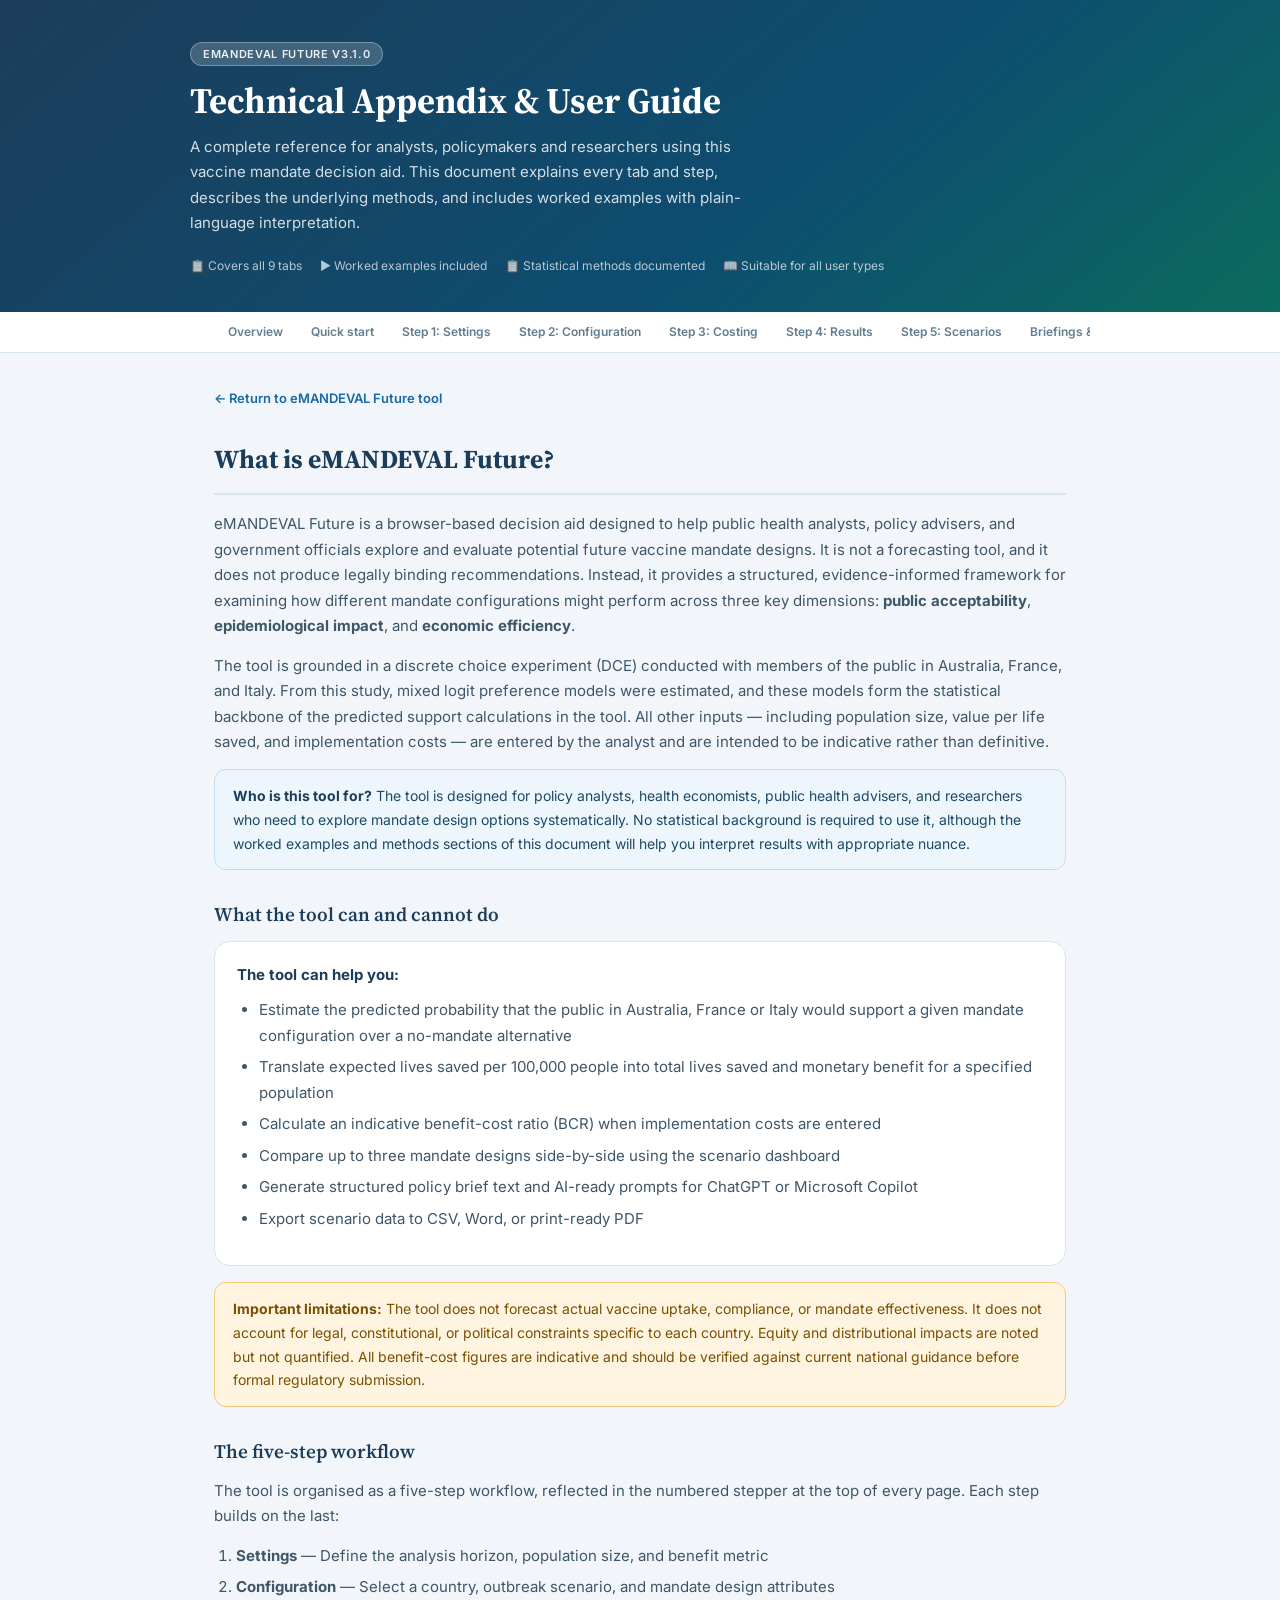
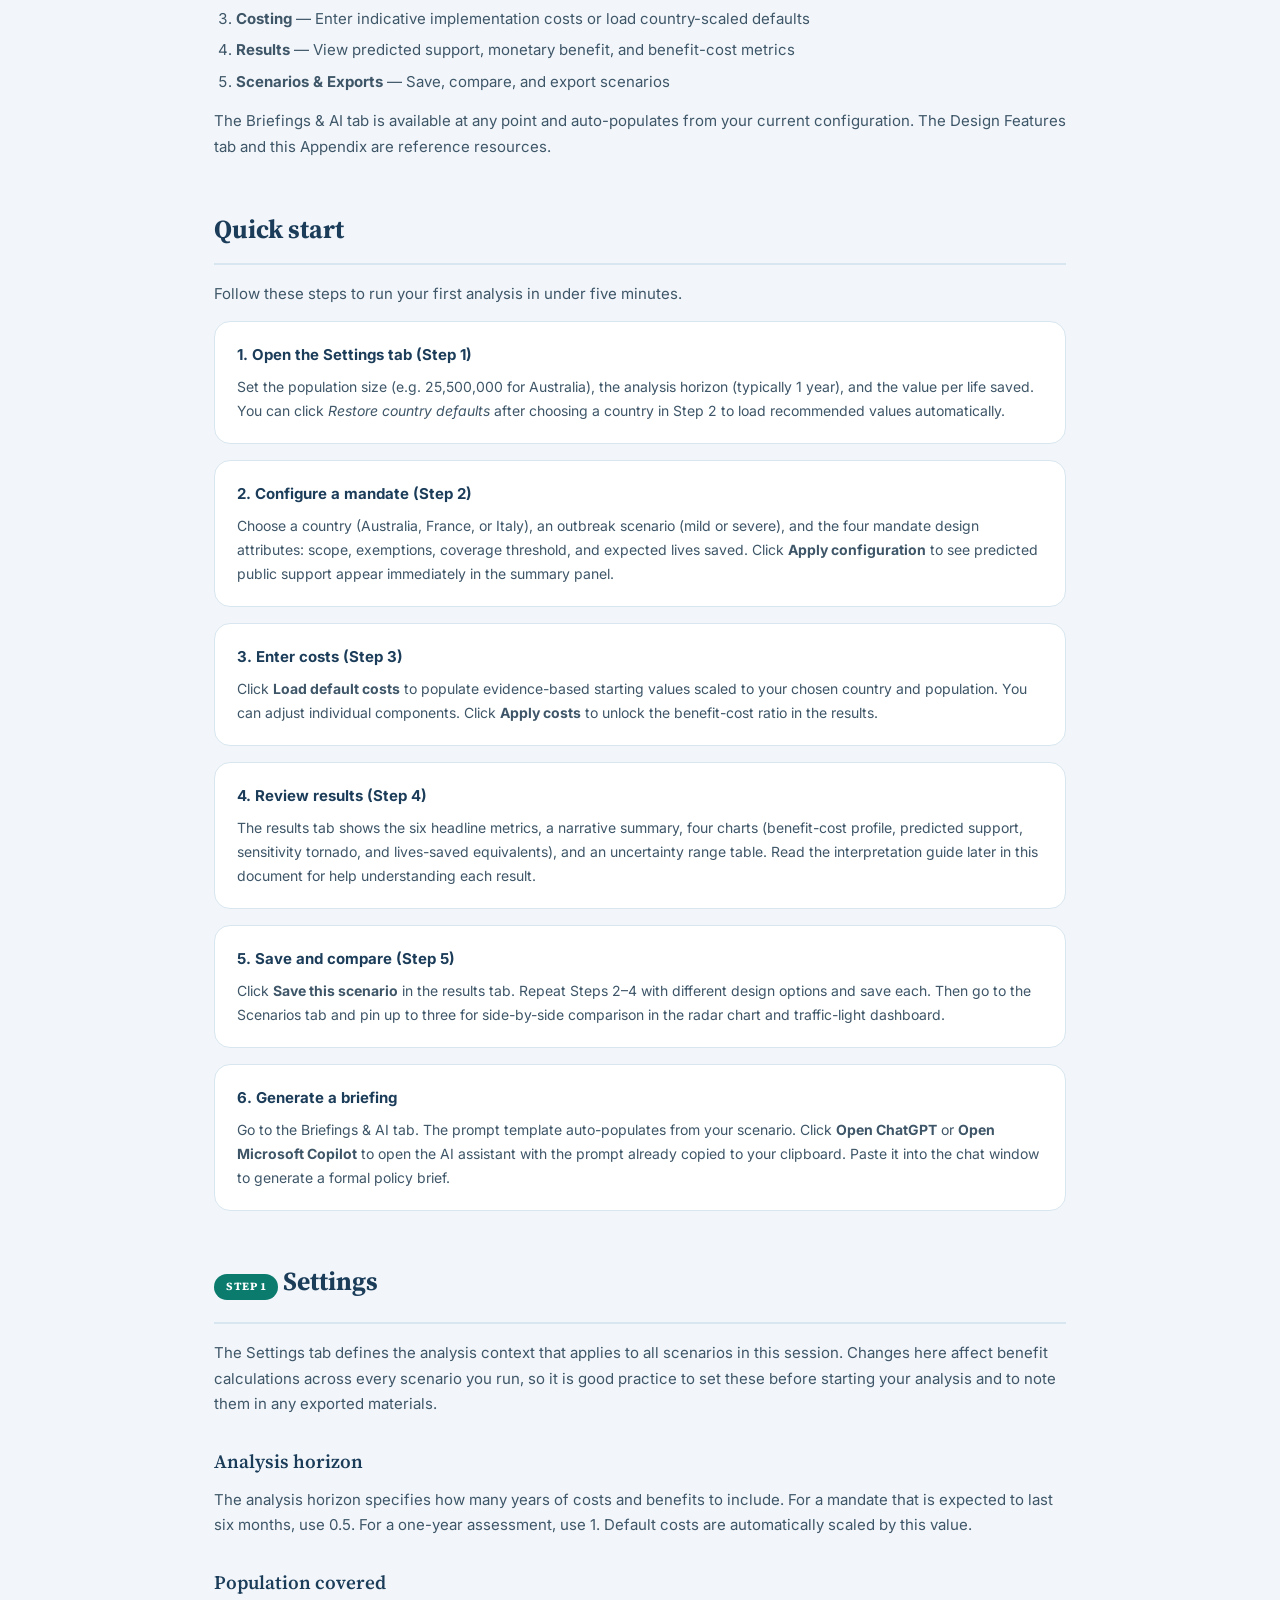
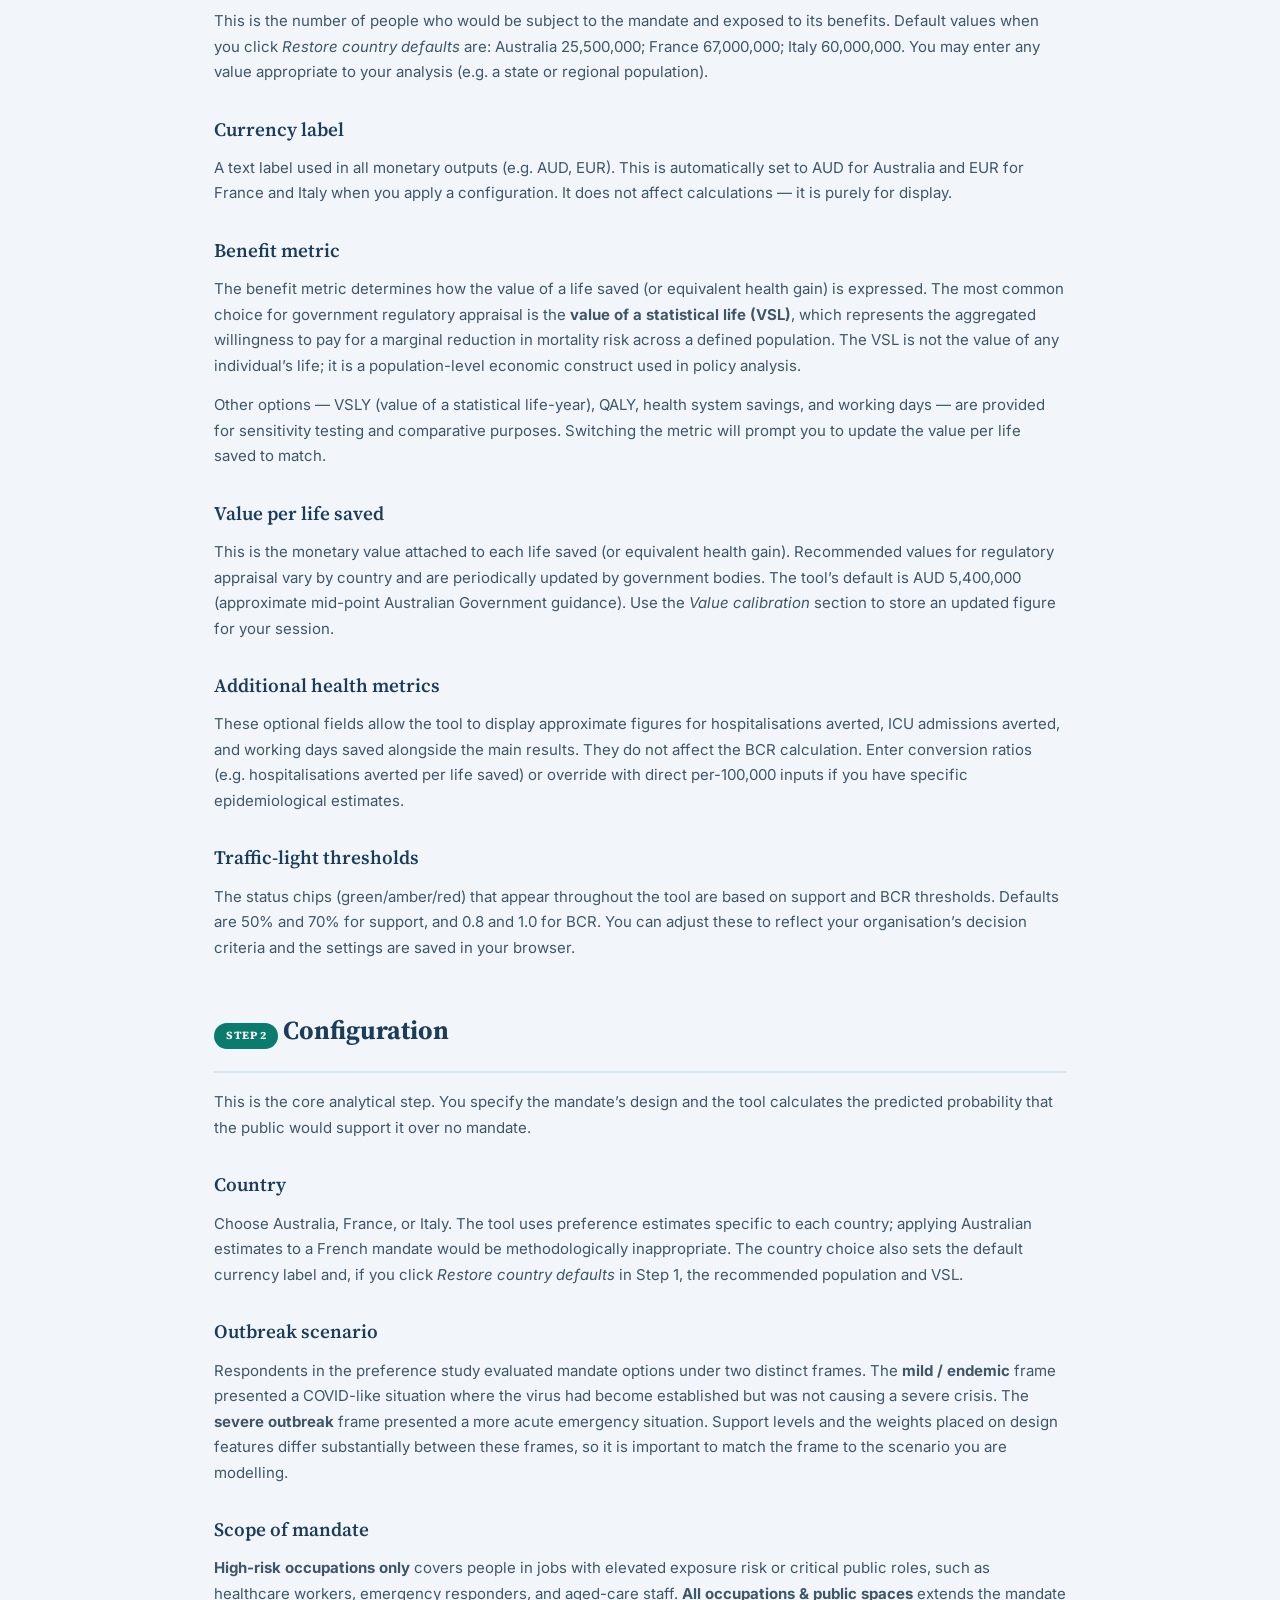
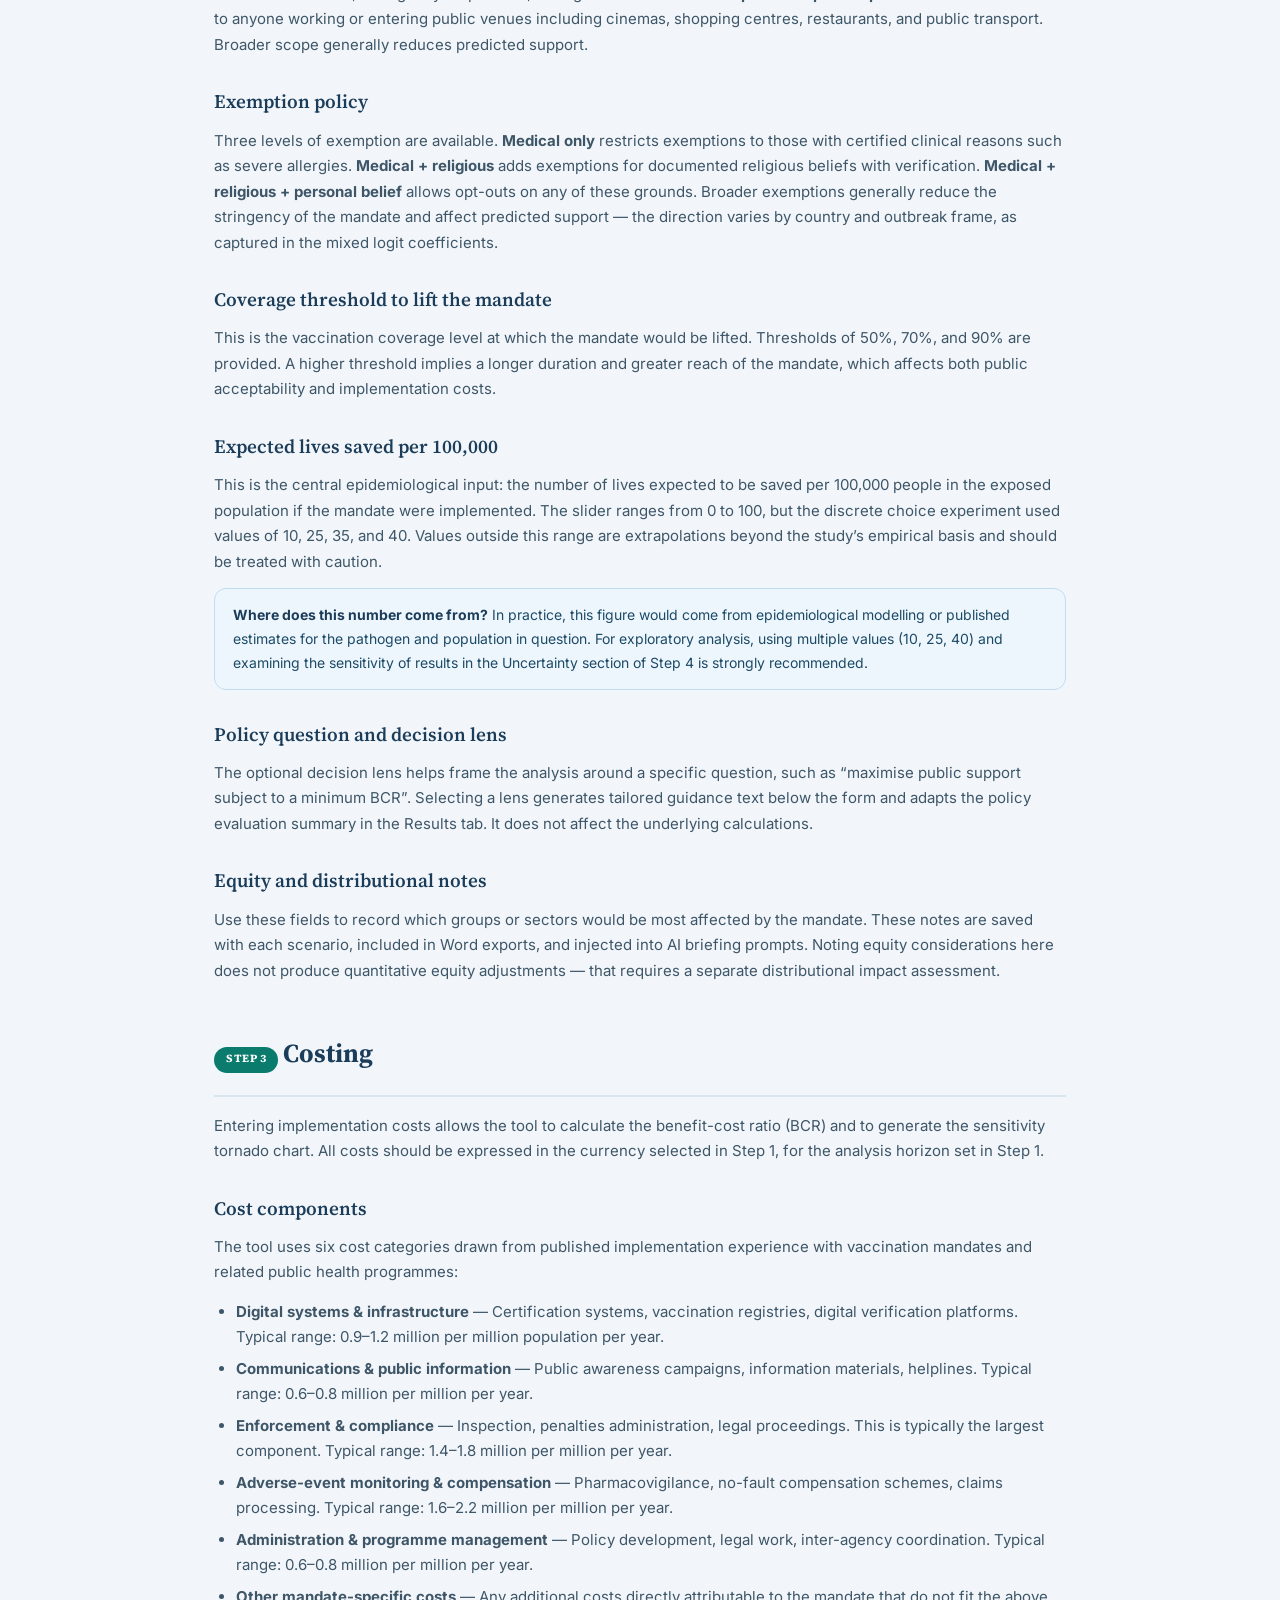
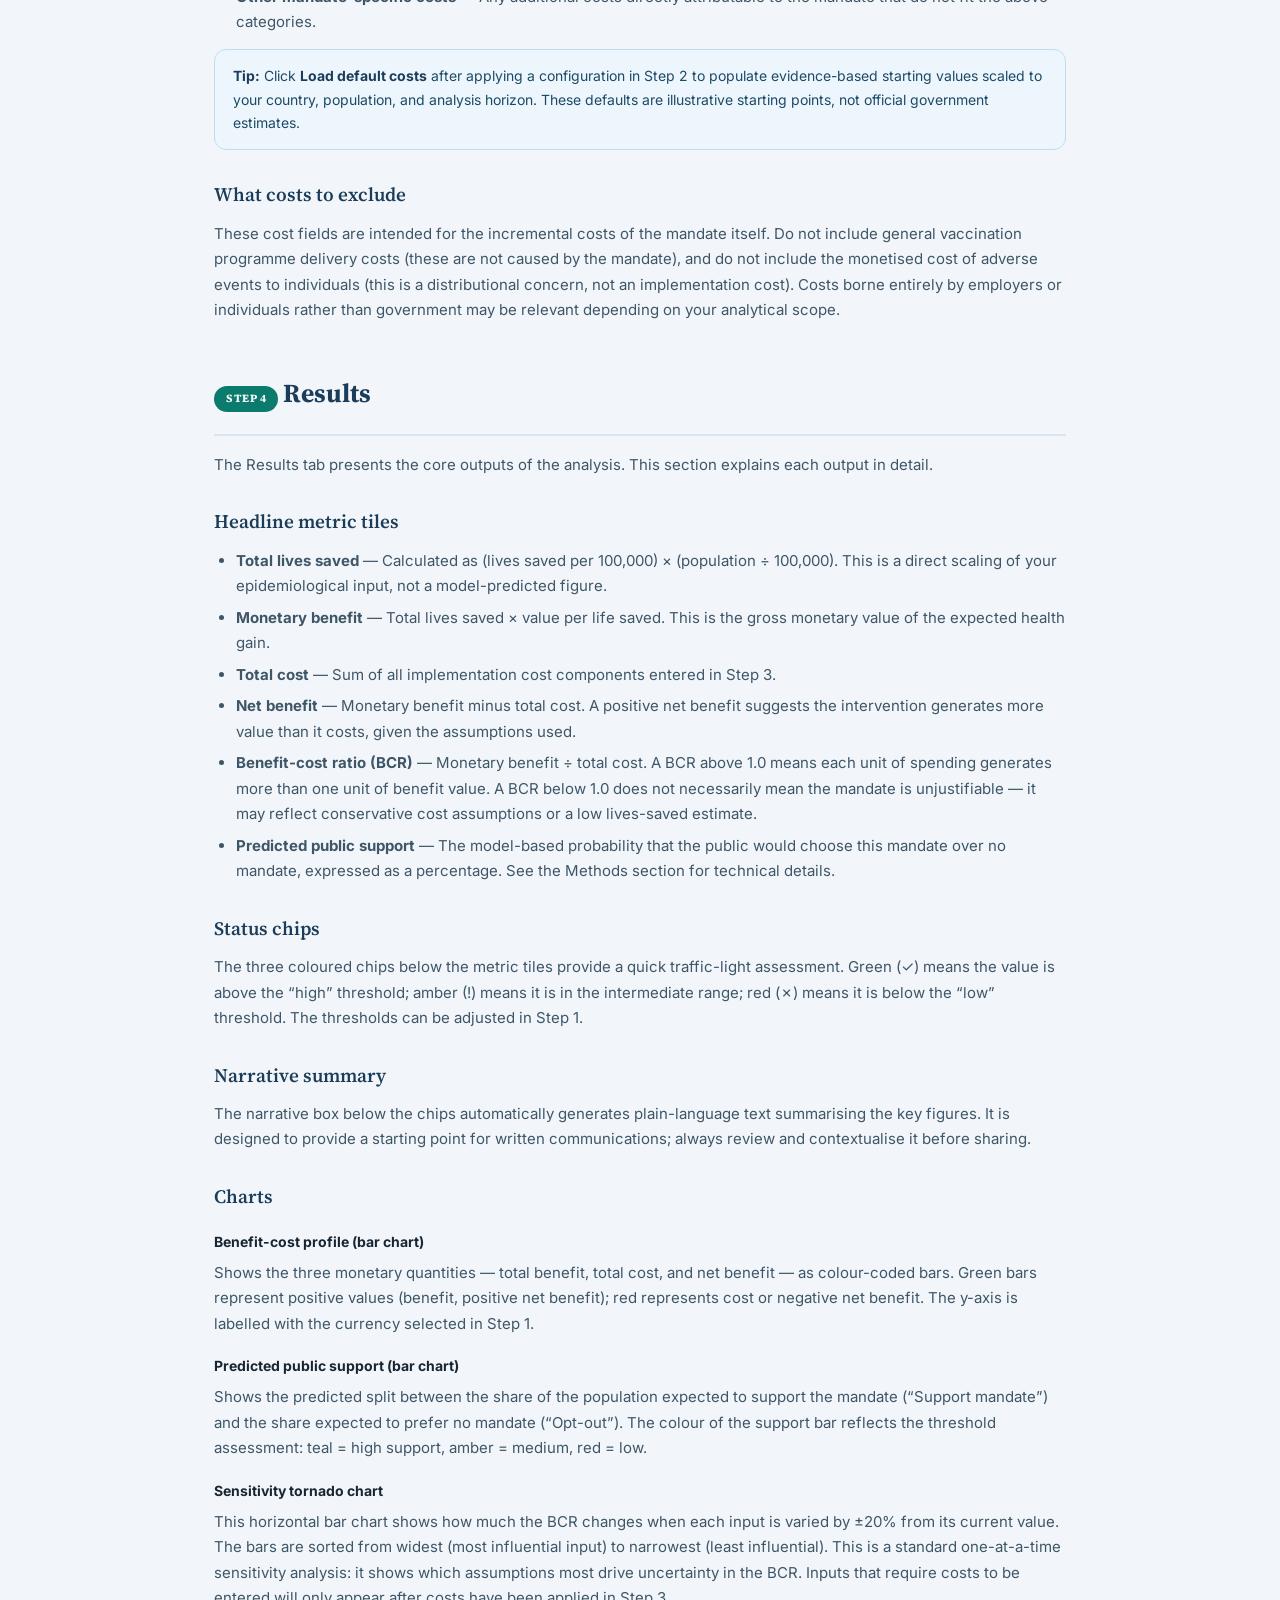
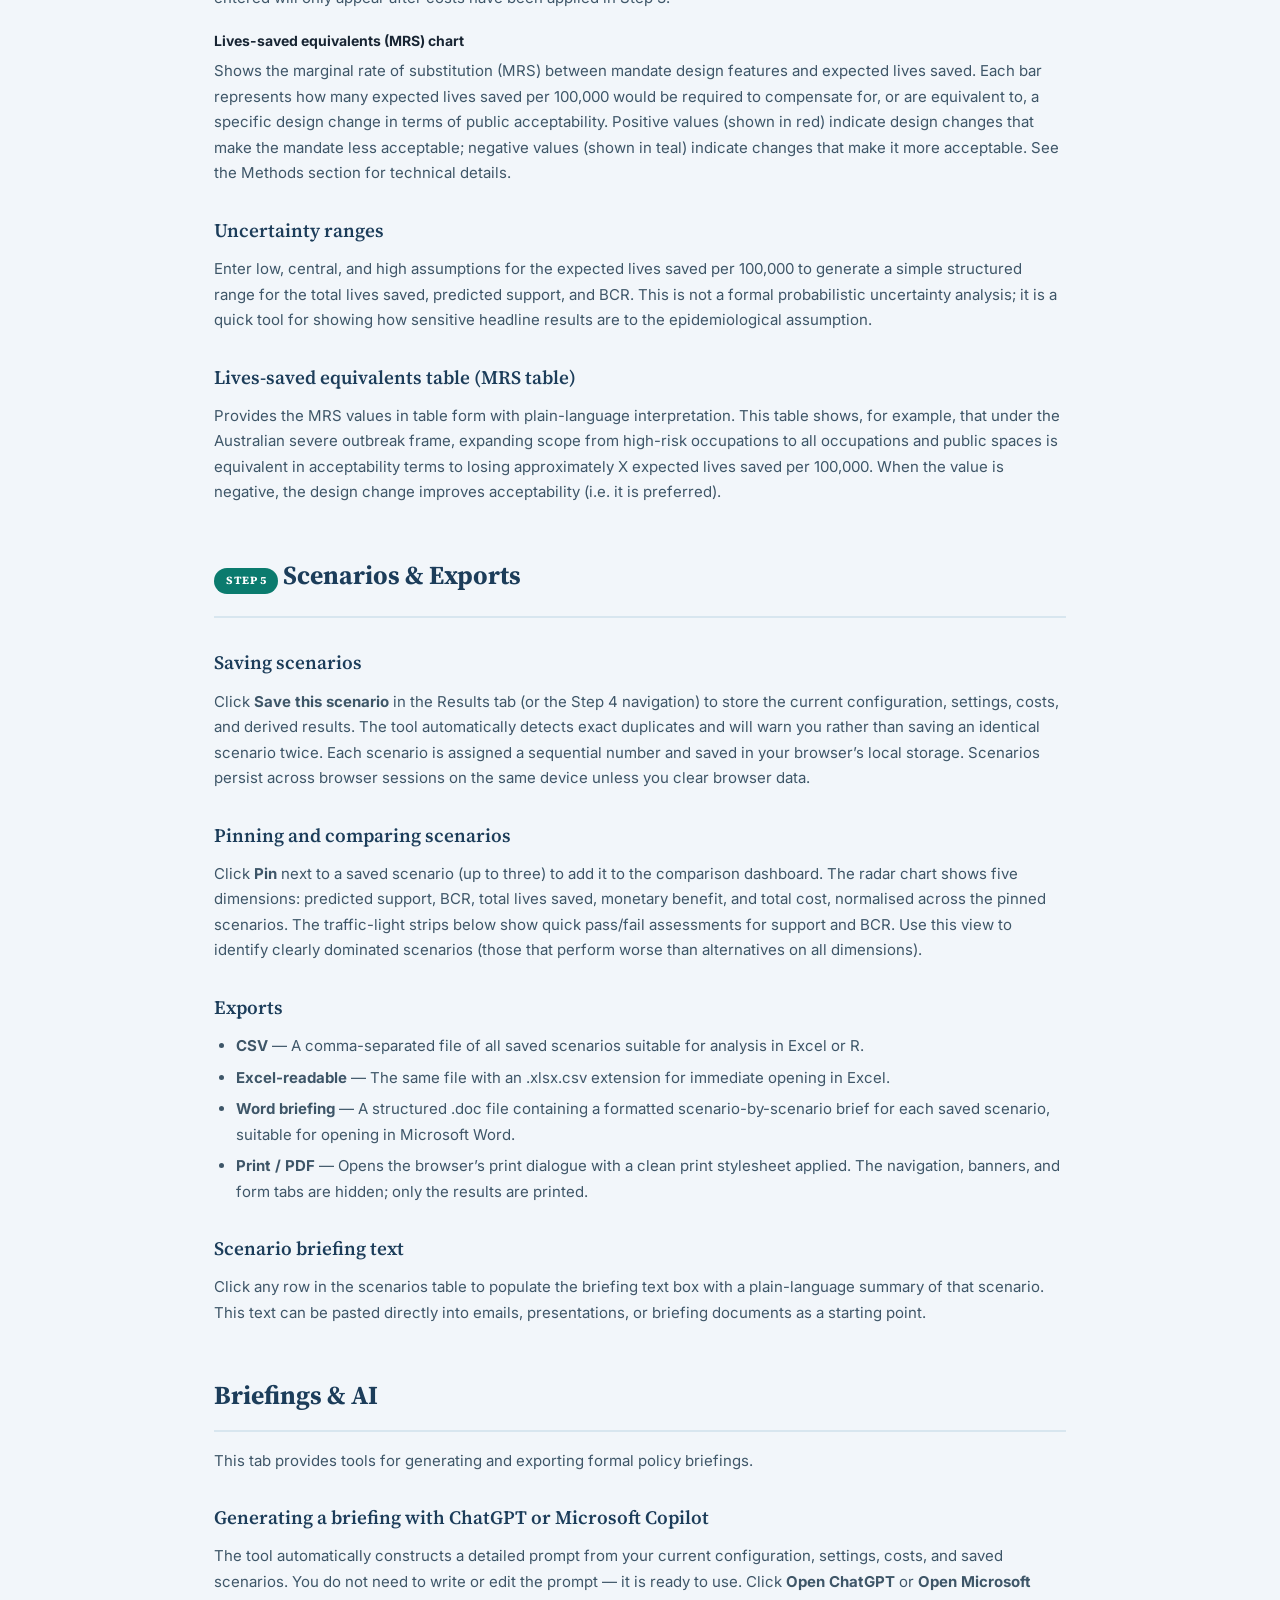
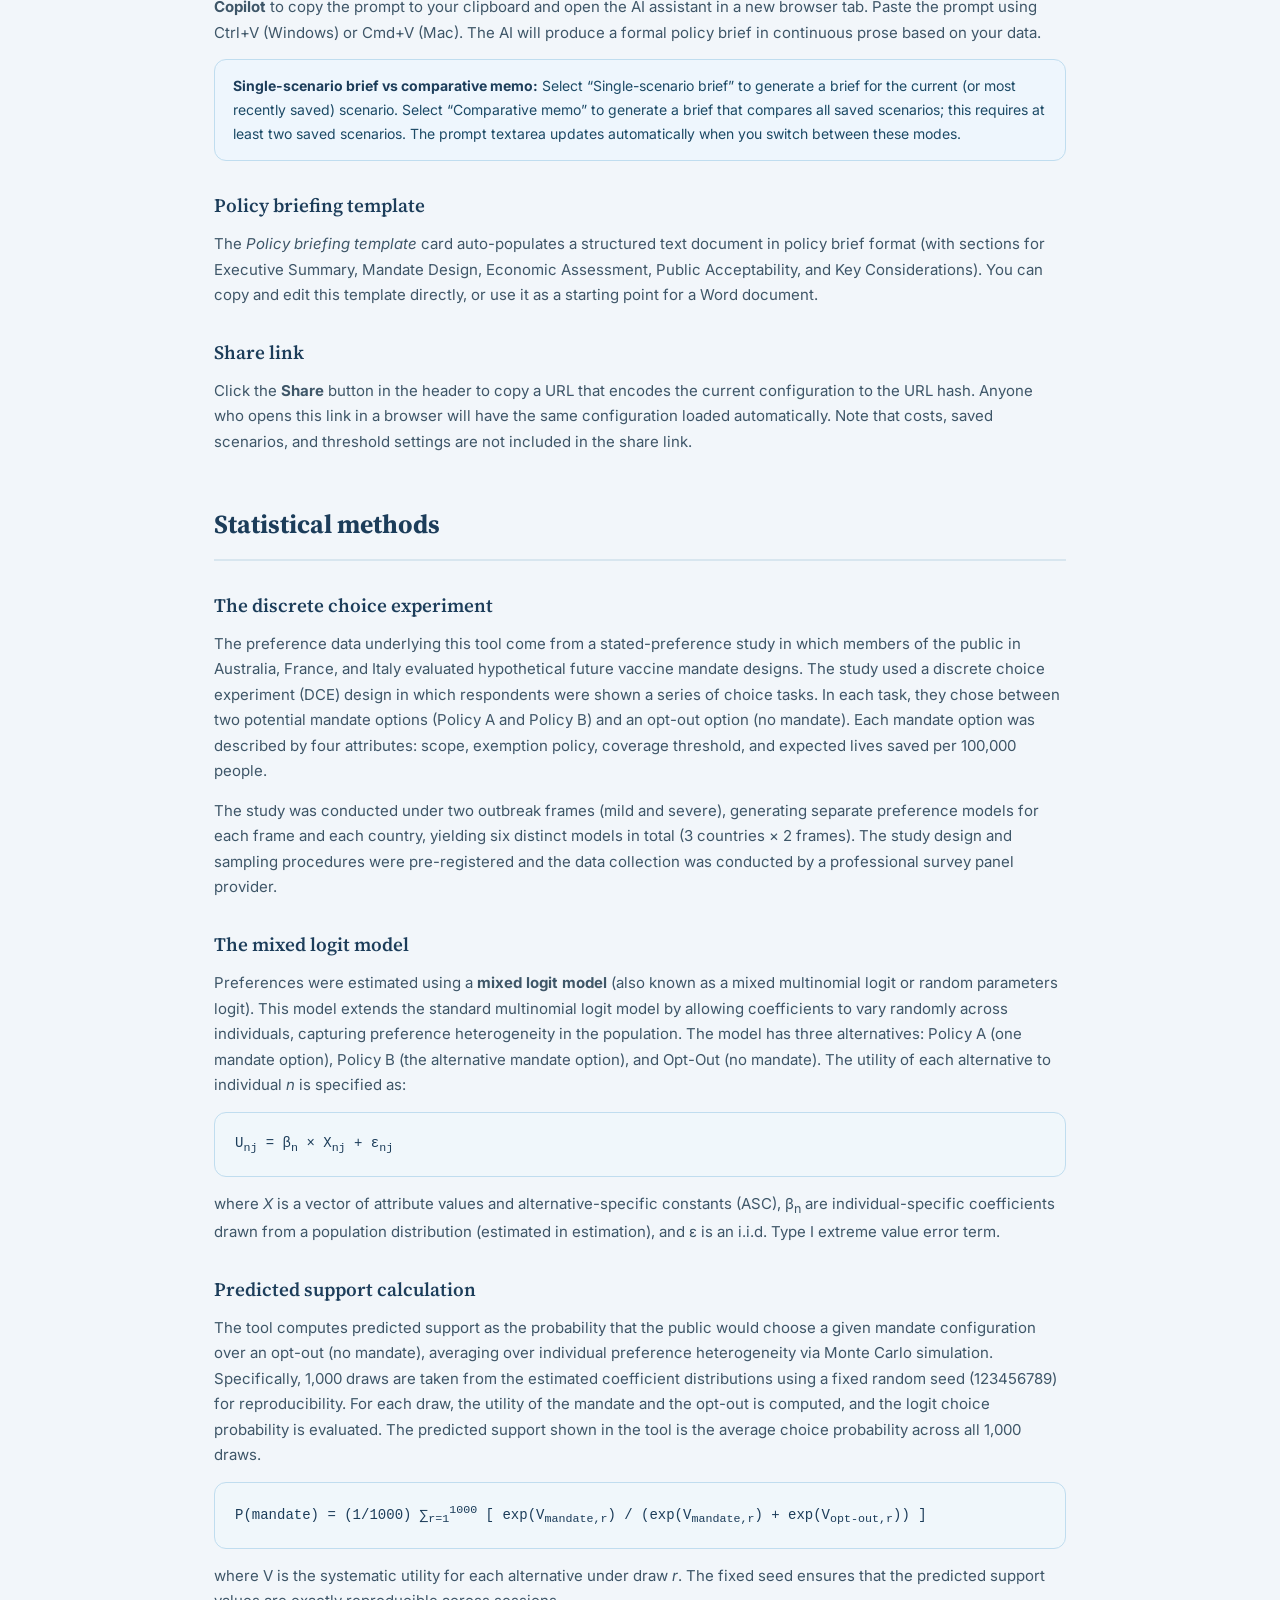
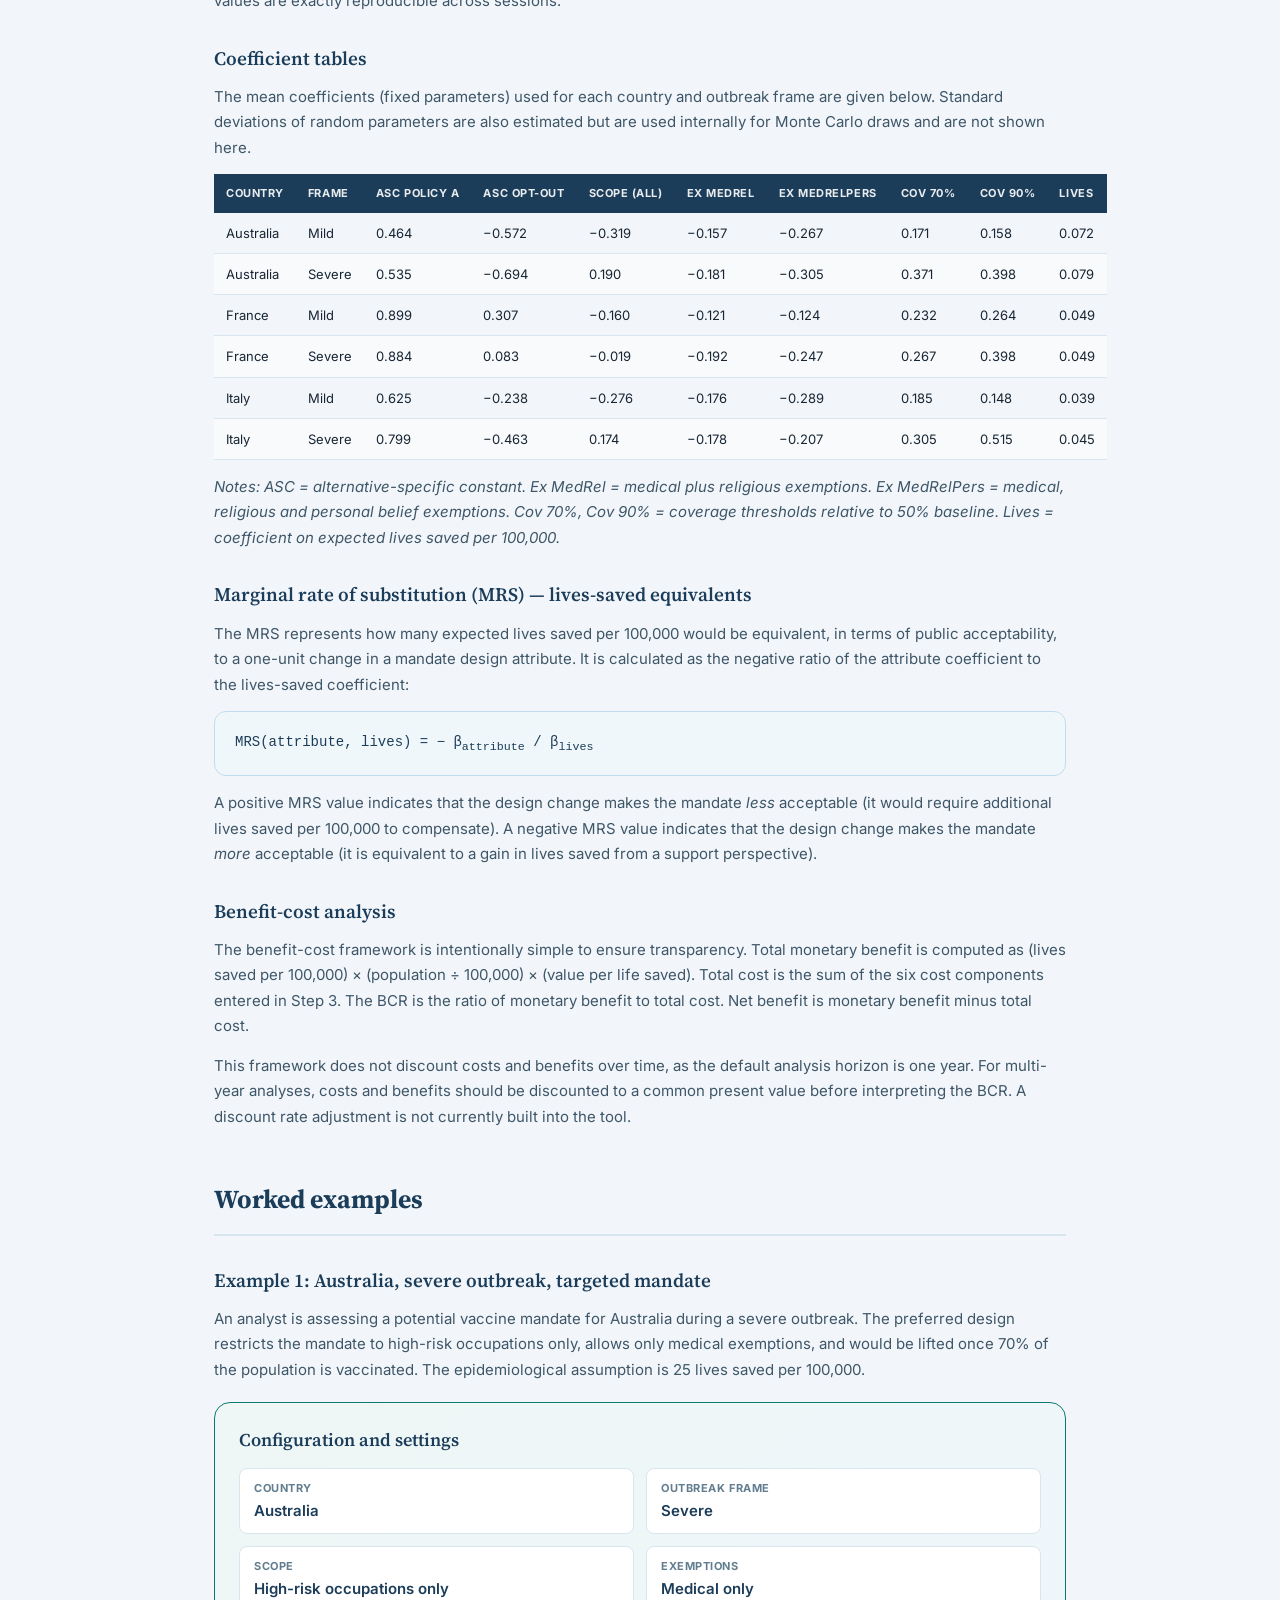
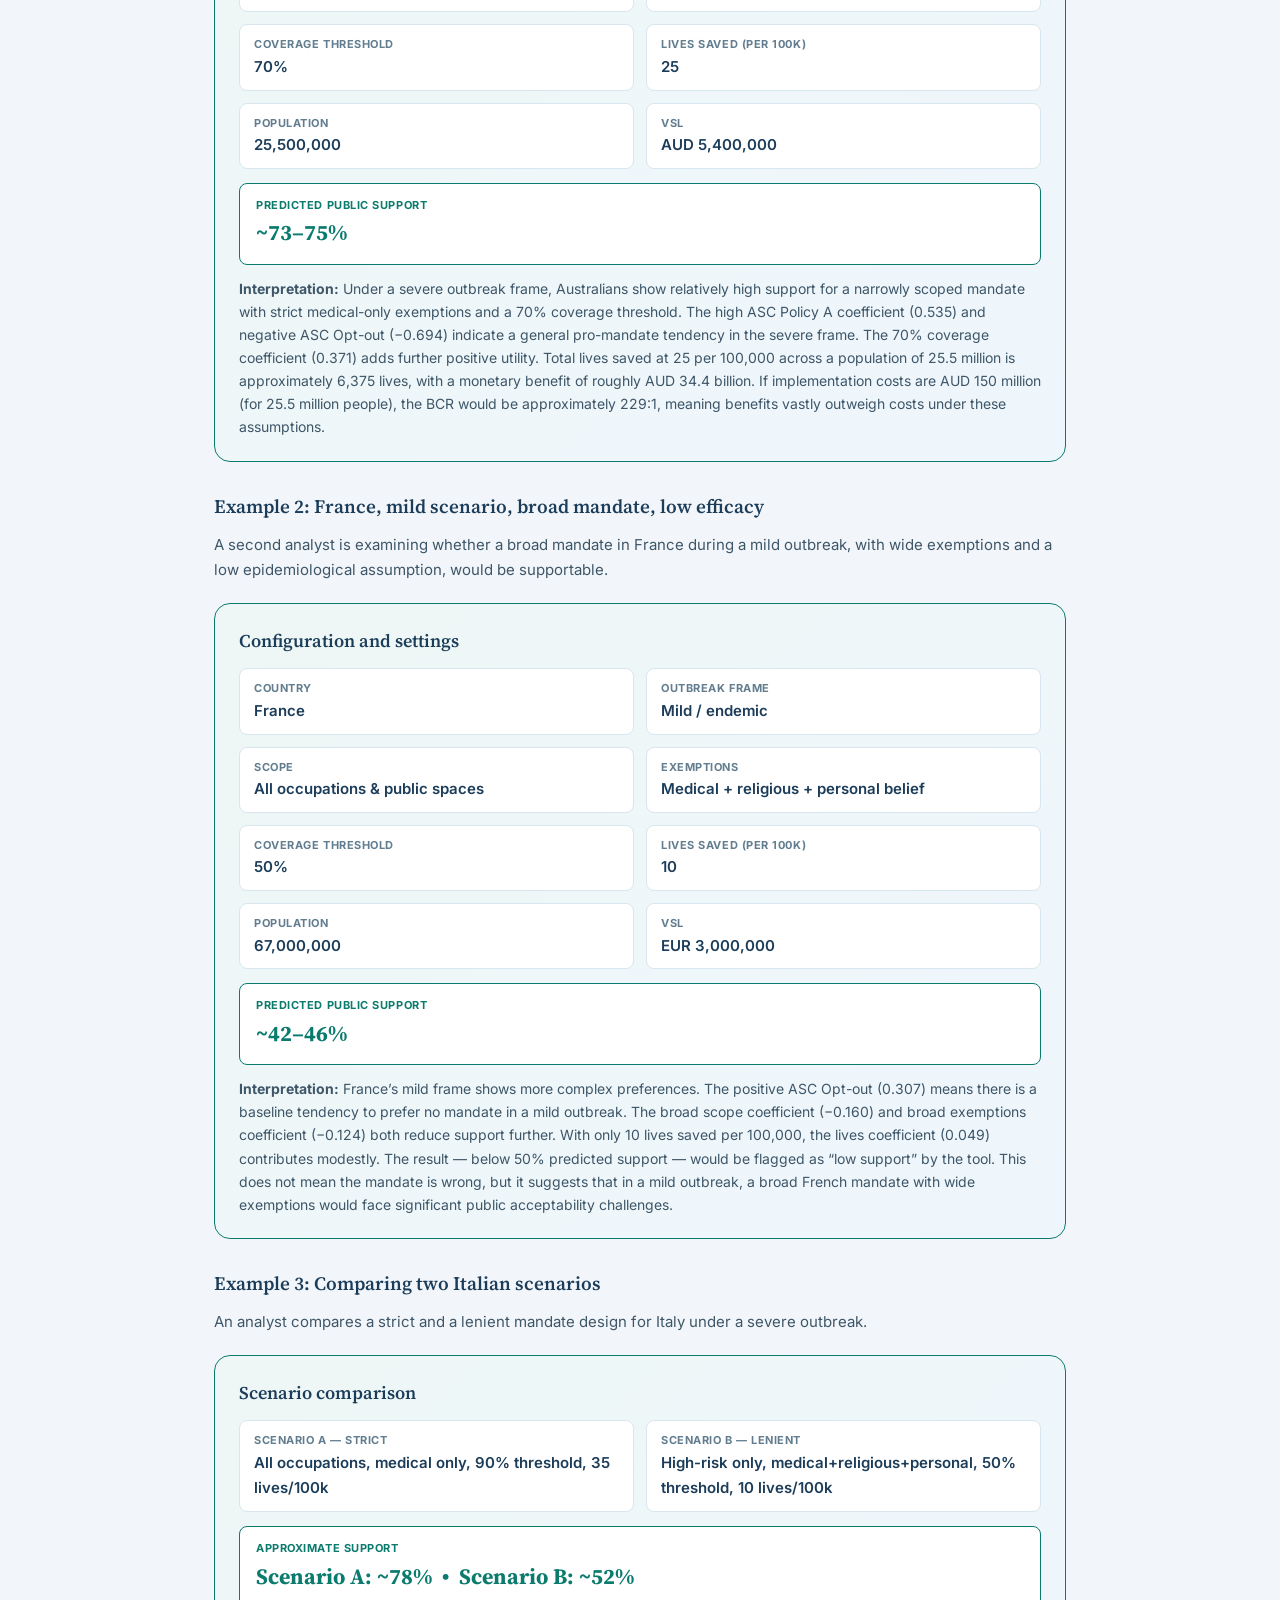
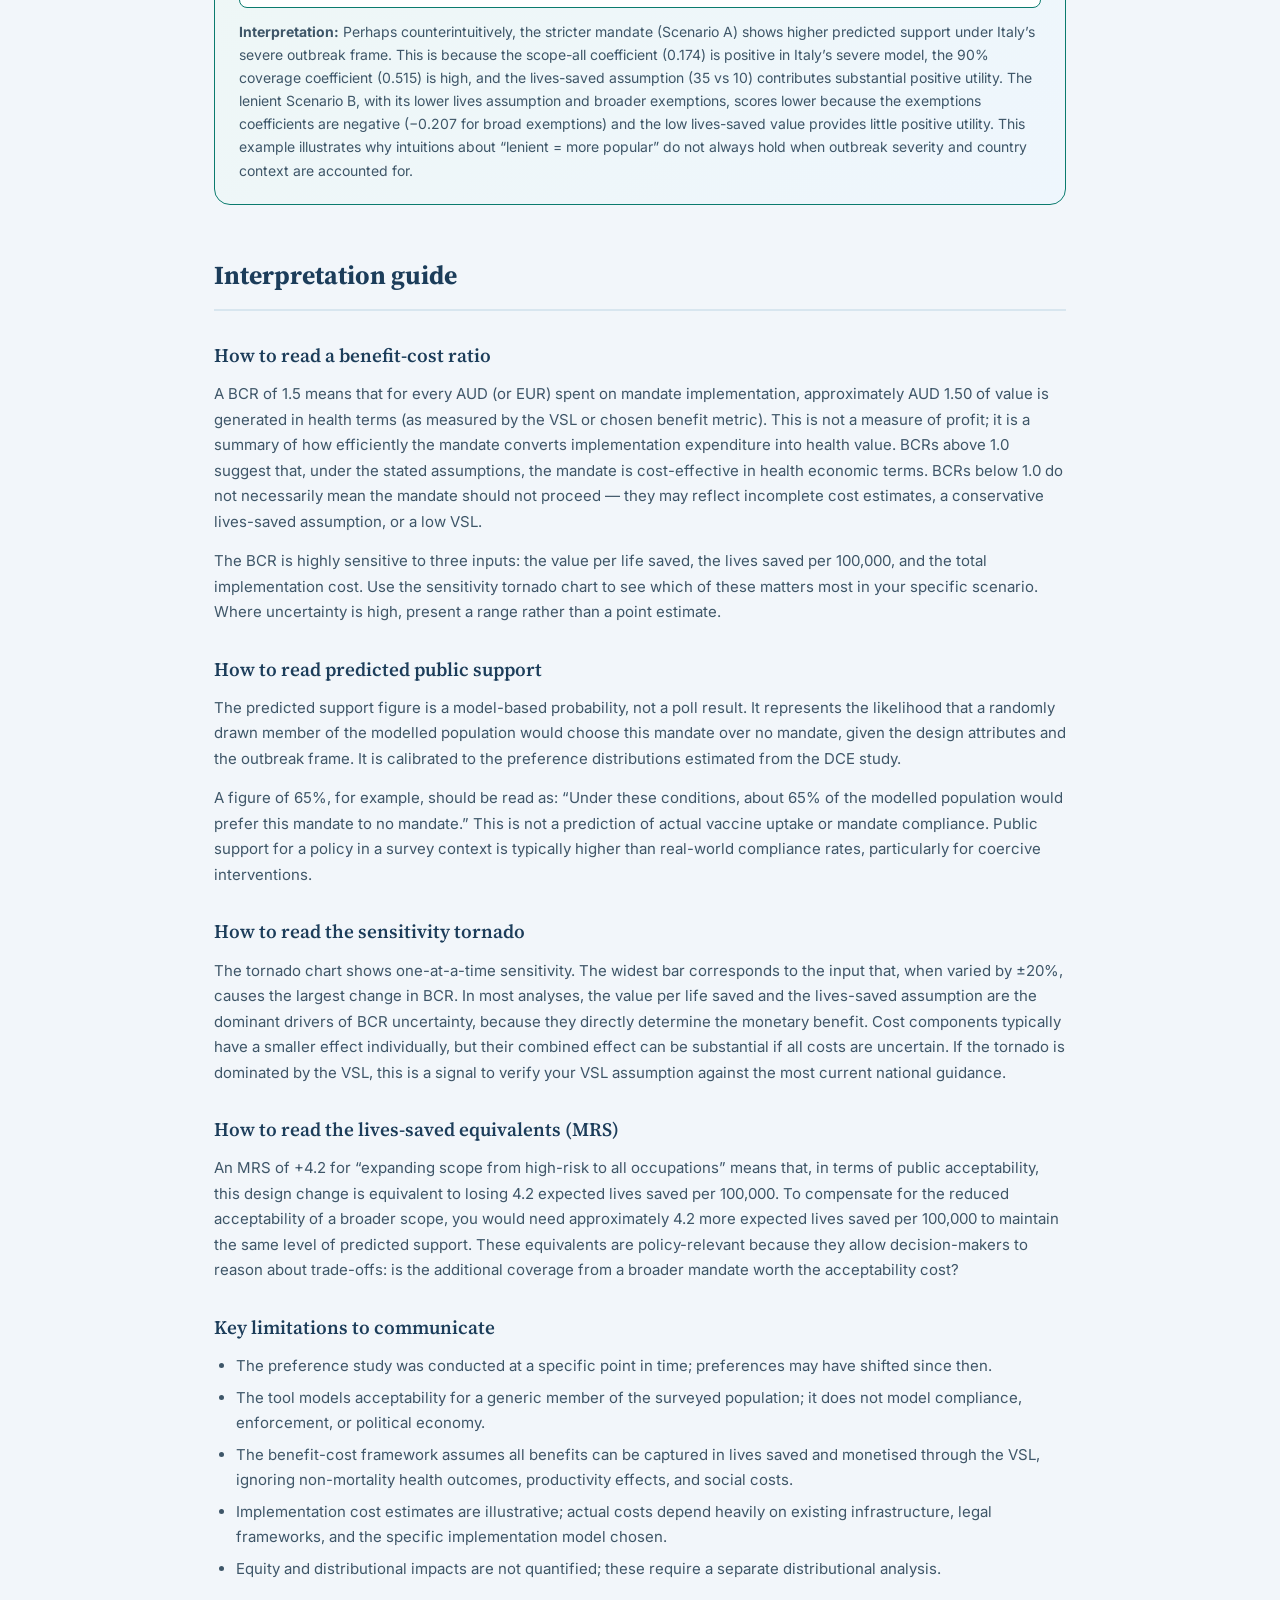
==== technical-appendix.html @ 2be3dc70 "Add files via upload" ====
<!DOCTYPE html>
<html lang="en">
<head>
  <meta charset="UTF-8" />
  <title>eMANDEVAL Future &ndash; Technical Appendix &amp; User Guide</title>
  <meta name="viewport" content="width=device-width, initial-scale=1" />
  <link rel="preconnect" href="https://fonts.googleapis.com" />
  <link rel="preconnect" href="https://fonts.gstatic.com" crossorigin />
  <link href="https://fonts.googleapis.com/css2?family=Source+Serif+4:opsz,wght@8..60,400;8..60,600;8..60,700&family=Inter:wght@400;500;600;700&display=swap" rel="stylesheet" />
  <style>
    :root {
      --navy:      #1C3D5A;
      --teal:      #0B7B6E;
      --blue:      #1469A8;
      --bg:        #F2F6FA;
      --surface:   #FFFFFF;
      --border:    #D8E6EF;
      --text:      #182533;
      --text-mid:  #3E5668;
      --text-soft: #617D8F;
      --success-bg:#E8F6F3;
      --warn-bg:   #FFF4E0;
      --warn-bd:   #F4C878;
      --r-md: 12px; --r-lg: 16px;
      --ff-serif: 'Source Serif 4', Georgia, serif;
      --ff-sans:  'Inter', system-ui, sans-serif;
      --max-w: 900px;
    }
    *, *::before, *::after { box-sizing: border-box; }
    html { scroll-behavior: smooth; }
    body { margin: 0; font-family: var(--ff-sans); font-size: 15px; line-height: 1.7; color: var(--text); background: var(--bg); }

    /* Header */
    .doc-header { background: linear-gradient(140deg, var(--navy) 0%, #0D4D70 60%, #0B6B5E 100%); color: #fff; padding: 40px 24px 36px; }
    .doc-header-inner { max-width: var(--max-w); margin: 0 auto; }
    .doc-kicker { display: inline-flex; align-items: center; height: 24px; padding: 0 12px; background: rgba(255,255,255,0.18); border: 1px solid rgba(255,255,255,0.3); border-radius: 999px; font-size: 11px; font-weight: 600; letter-spacing: 0.06em; text-transform: uppercase; color: rgba(255,255,255,0.9); margin-bottom: 14px; }
    .doc-header h1 { font-family: var(--ff-serif); font-size: clamp(24px,5vw,36px); font-weight: 700; margin: 0 0 12px; line-height: 1.15; }
    .doc-header p { margin: 0; font-size: 15px; color: rgba(255,255,255,0.82); max-width: 62ch; }
    .doc-meta { margin-top: 20px; display: flex; flex-wrap: wrap; gap: 18px; font-size: 12px; color: rgba(255,255,255,0.7); }
    .doc-meta span { display: flex; align-items: center; gap: 5px; }

    /* Navigation */
    .doc-nav { background: var(--surface); border-bottom: 1px solid var(--border); position: sticky; top: 0; z-index: 50; }
    .doc-nav-inner { max-width: var(--max-w); margin: 0 auto; padding: 0 24px; display: flex; gap: 0; overflow-x: auto; scrollbar-width: none; }
    .doc-nav-inner::-webkit-scrollbar { display: none; }
    .nav-link { flex-shrink: 0; display: inline-block; padding: 14px 14px 11px; font: 600 12px/1 var(--ff-sans); color: var(--text-soft); text-decoration: none; border-bottom: 3px solid transparent; white-space: nowrap; transition: color .15s, border-color .15s; }
    .nav-link:hover { color: var(--navy); }
    .nav-link.active { color: var(--navy); border-bottom-color: var(--teal); }

    /* Layout */
    .doc-body { max-width: var(--max-w); margin: 0 auto; padding: 32px 24px 60px; }

    /* Back link */
    .back-link { display: inline-flex; align-items: center; gap: 6px; color: var(--blue); font-size: 13px; font-weight: 600; text-decoration: none; margin-bottom: 28px; }
    .back-link:hover { text-decoration: underline; }

    /* Sections */
    .doc-section { margin-bottom: 48px; scroll-margin-top: 60px; }
    .doc-section h2 { font-family: var(--ff-serif); font-size: 26px; font-weight: 700; color: var(--navy); margin: 0 0 16px; padding-bottom: 12px; border-bottom: 2px solid var(--border); }
    .doc-section h3 { font-family: var(--ff-serif); font-size: 19px; font-weight: 600; color: var(--navy); margin: 28px 0 10px; }
    .doc-section h4 { font-size: 14px; font-weight: 700; color: var(--text); margin: 18px 0 6px; }
    .doc-section p { margin: 0 0 14px; color: var(--text-mid); }
    .doc-section p:last-child { margin-bottom: 0; }
    .doc-section ul, .doc-section ol { padding-left: 22px; margin: 10px 0 14px; color: var(--text-mid); }
    .doc-section li { margin-bottom: 6px; }

    /* Cards */
    .info-card { background: var(--surface); border: 1px solid var(--border); border-radius: var(--r-lg); padding: 20px 22px; margin-bottom: 16px; }
    .info-card h4 { margin: 0 0 8px; color: var(--navy); font-size: 15px; }
    .info-card p { font-size: 14px; margin: 0; }
    .tip-card { background: #EEF6FD; border: 1px solid #C0DDEF; border-radius: var(--r-md); padding: 14px 18px; margin-bottom: 16px; font-size: 14px; color: #1C4A66; }
    .tip-card strong { color: var(--navy); }
    .warn-card { background: var(--warn-bg); border: 1px solid var(--warn-bd); border-radius: var(--r-md); padding: 14px 18px; margin-bottom: 16px; font-size: 14px; color: #7A5000; }
    .formula-card { background: #F0F7FB; border: 1px solid #C0DDEF; border-radius: var(--r-md); padding: 16px 20px; margin: 14px 0; font-family: 'Courier New', Courier, monospace; font-size: 14px; color: var(--navy); line-height: 2; }

    /* Step badges */
    .step-badge { display: inline-flex; align-items: center; height: 26px; padding: 0 12px; background: var(--teal); color: #fff; border-radius: 999px; font-size: 11px; font-weight: 700; letter-spacing: 0.05em; text-transform: uppercase; margin-bottom: 10px; }

    /* Worked example */
    .example-box { background: linear-gradient(135deg, #EEF7F5 0%, #EEF6FD 100%); border: 1.5px solid var(--teal); border-radius: var(--r-lg); padding: 22px 24px; margin: 20px 0; }
    .example-box h4 { font-family: var(--ff-serif); font-size: 18px; font-weight: 600; color: var(--navy); margin: 0 0 12px; }
    .example-row { display: grid; grid-template-columns: 1fr 1fr; gap: 12px; margin-bottom: 14px; }
    @media (max-width: 600px) { .example-row { grid-template-columns: 1fr; } }
    .example-kv { background: #fff; border: 1px solid var(--border); border-radius: 8px; padding: 10px 14px; }
    .example-kv .label { font-size: 11px; font-weight: 700; color: var(--text-soft); text-transform: uppercase; letter-spacing: 0.05em; }
    .example-kv .value { font-size: 15px; font-weight: 600; color: var(--navy); }
    .example-result { background: #fff; border: 1.5px solid var(--teal); border-radius: 8px; padding: 12px 16px; margin-top: 12px; }
    .example-result .label { font-size: 11px; font-weight: 700; color: var(--teal); text-transform: uppercase; letter-spacing: 0.05em; }
    .example-result .value { font-family: var(--ff-serif); font-size: 22px; font-weight: 700; color: var(--teal); }
    .example-interp { margin-top: 12px; font-size: 14px; color: var(--text-mid); line-height: 1.65; }

    /* Coefficient tables */
    .coef-table { width: 100%; border-collapse: collapse; font-size: 13px; margin: 14px 0; }
    .coef-table thead { background: var(--navy); }
    .coef-table th { padding: 10px 12px; text-align: left; color: rgba(255,255,255,0.9); font-size: 11px; font-weight: 700; text-transform: uppercase; letter-spacing: 0.05em; white-space: nowrap; }
    .coef-table td { padding: 9px 12px; border-bottom: 1px solid var(--border); color: var(--text); }
    .coef-table tbody tr:nth-child(even) { background: #F8FAFC; }
    .coef-table tbody tr:hover { background: #EEF6FD; }

    /* Glossary */
    .glossary-term { margin-bottom: 20px; }
    .glossary-term dt { font-weight: 700; color: var(--navy); font-size: 15px; margin-bottom: 4px; }
    .glossary-term dd { margin: 0; color: var(--text-mid); font-size: 14px; line-height: 1.6; }

    /* Anchor offset */
    .anchor { scroll-margin-top: 60px; }

    /* Footer */
    .doc-footer { background: var(--navy); color: rgba(255,255,255,0.6); font-size: 12px; padding: 18px 24px; text-align: center; }
    .doc-footer a { color: rgba(255,255,255,0.8); }
  </style>
</head>
<body>

<header class="doc-header">
  <div class="doc-header-inner">
    <div class="doc-kicker">eMANDEVAL Future v3.1.0</div>
    <h1>Technical Appendix &amp; User Guide</h1>
    <p>A complete reference for analysts, policymakers and researchers using this vaccine mandate decision aid. This document explains every tab and step, describes the underlying methods, and includes worked examples with plain-language interpretation.</p>
    <div class="doc-meta">
      <span>&#128203; Covers all 9 tabs</span>
      <span>&#9654; Worked examples included</span>
      <span>&#128203; Statistical methods documented</span>
      <span>&#128214; Suitable for all user types</span>
    </div>
  </div>
</header>

<nav class="doc-nav" aria-label="Document sections">
  <div class="doc-nav-inner">
    <a class="nav-link active" href="#overview">Overview</a>
    <a class="nav-link" href="#quick-start">Quick start</a>
    <a class="nav-link" href="#step1">Step 1: Settings</a>
    <a class="nav-link" href="#step2">Step 2: Configuration</a>
    <a class="nav-link" href="#step3">Step 3: Costing</a>
    <a class="nav-link" href="#step4">Step 4: Results</a>
    <a class="nav-link" href="#step5">Step 5: Scenarios</a>
    <a class="nav-link" href="#briefings">Briefings &amp; AI</a>
    <a class="nav-link" href="#methods">Methods</a>
    <a class="nav-link" href="#examples">Worked examples</a>
    <a class="nav-link" href="#interpretation">Interpretation guide</a>
    <a class="nav-link" href="#glossary">Glossary</a>
  </div>
</nav>

<div class="doc-body">

  <a class="back-link" href="index.html">&#8592; Return to eMANDEVAL Future tool</a>

  <!-- ===== OVERVIEW ===== -->
  <section id="overview" class="doc-section anchor">
    <h2>What is eMANDEVAL Future?</h2>
    <p>eMANDEVAL Future is a browser-based decision aid designed to help public health analysts, policy advisers, and government officials explore and evaluate potential future vaccine mandate designs. It is not a forecasting tool, and it does not produce legally binding recommendations. Instead, it provides a structured, evidence-informed framework for examining how different mandate configurations might perform across three key dimensions: <strong>public acceptability</strong>, <strong>epidemiological impact</strong>, and <strong>economic efficiency</strong>.</p>
    <p>The tool is grounded in a discrete choice experiment (DCE) conducted with members of the public in Australia, France, and Italy. From this study, mixed logit preference models were estimated, and these models form the statistical backbone of the predicted support calculations in the tool. All other inputs &mdash; including population size, value per life saved, and implementation costs &mdash; are entered by the analyst and are intended to be indicative rather than definitive.</p>

    <div class="tip-card">
      <strong>Who is this tool for?</strong> The tool is designed for policy analysts, health economists, public health advisers, and researchers who need to explore mandate design options systematically. No statistical background is required to use it, although the worked examples and methods sections of this document will help you interpret results with appropriate nuance.
    </div>

    <h3>What the tool can and cannot do</h3>
    <div class="info-card">
      <h4>The tool can help you:</h4>
      <ul>
        <li>Estimate the predicted probability that the public in Australia, France or Italy would support a given mandate configuration over a no-mandate alternative</li>
        <li>Translate expected lives saved per 100,000 people into total lives saved and monetary benefit for a specified population</li>
        <li>Calculate an indicative benefit-cost ratio (BCR) when implementation costs are entered</li>
        <li>Compare up to three mandate designs side-by-side using the scenario dashboard</li>
        <li>Generate structured policy brief text and AI-ready prompts for ChatGPT or Microsoft Copilot</li>
        <li>Export scenario data to CSV, Word, or print-ready PDF</li>
      </ul>
    </div>
    <div class="warn-card">
      <strong>Important limitations:</strong> The tool does not forecast actual vaccine uptake, compliance, or mandate effectiveness. It does not account for legal, constitutional, or political constraints specific to each country. Equity and distributional impacts are noted but not quantified. All benefit-cost figures are indicative and should be verified against current national guidance before formal regulatory submission.
    </div>

    <h3>The five-step workflow</h3>
    <p>The tool is organised as a five-step workflow, reflected in the numbered stepper at the top of every page. Each step builds on the last:</p>
    <ol>
      <li><strong>Settings</strong> &mdash; Define the analysis horizon, population size, and benefit metric</li>
      <li><strong>Configuration</strong> &mdash; Select a country, outbreak scenario, and mandate design attributes</li>
      <li><strong>Costing</strong> &mdash; Enter indicative implementation costs or load country-scaled defaults</li>
      <li><strong>Results</strong> &mdash; View predicted support, monetary benefit, and benefit-cost metrics</li>
      <li><strong>Scenarios &amp; Exports</strong> &mdash; Save, compare, and export scenarios</li>
    </ol>
    <p>The Briefings &amp; AI tab is available at any point and auto-populates from your current configuration. The Design Features tab and this Appendix are reference resources.</p>
  </section>

  <!-- ===== QUICK START ===== -->
  <section id="quick-start" class="doc-section anchor">
    <h2>Quick start</h2>
    <p>Follow these steps to run your first analysis in under five minutes.</p>

    <div class="info-card">
      <h4>1. Open the Settings tab (Step 1)</h4>
      <p>Set the population size (e.g. 25,500,000 for Australia), the analysis horizon (typically 1 year), and the value per life saved. You can click <em>Restore country defaults</em> after choosing a country in Step 2 to load recommended values automatically.</p>
    </div>
    <div class="info-card">
      <h4>2. Configure a mandate (Step 2)</h4>
      <p>Choose a country (Australia, France, or Italy), an outbreak scenario (mild or severe), and the four mandate design attributes: scope, exemptions, coverage threshold, and expected lives saved. Click <strong>Apply configuration</strong> to see predicted public support appear immediately in the summary panel.</p>
    </div>
    <div class="info-card">
      <h4>3. Enter costs (Step 3)</h4>
      <p>Click <strong>Load default costs</strong> to populate evidence-based starting values scaled to your chosen country and population. You can adjust individual components. Click <strong>Apply costs</strong> to unlock the benefit-cost ratio in the results.</p>
    </div>
    <div class="info-card">
      <h4>4. Review results (Step 4)</h4>
      <p>The results tab shows the six headline metrics, a narrative summary, four charts (benefit-cost profile, predicted support, sensitivity tornado, and lives-saved equivalents), and an uncertainty range table. Read the interpretation guide later in this document for help understanding each result.</p>
    </div>
    <div class="info-card">
      <h4>5. Save and compare (Step 5)</h4>
      <p>Click <strong>Save this scenario</strong> in the results tab. Repeat Steps 2&ndash;4 with different design options and save each. Then go to the Scenarios tab and pin up to three for side-by-side comparison in the radar chart and traffic-light dashboard.</p>
    </div>
    <div class="info-card">
      <h4>6. Generate a briefing</h4>
      <p>Go to the Briefings &amp; AI tab. The prompt template auto-populates from your scenario. Click <strong>Open ChatGPT</strong> or <strong>Open Microsoft Copilot</strong> to open the AI assistant with the prompt already copied to your clipboard. Paste it into the chat window to generate a formal policy brief.</p>
    </div>
  </section>

  <!-- ===== STEP 1 ===== -->
  <section id="step1" class="doc-section anchor">
    <h2><span class="step-badge">Step 1</span> Settings</h2>
    <p>The Settings tab defines the analysis context that applies to all scenarios in this session. Changes here affect benefit calculations across every scenario you run, so it is good practice to set these before starting your analysis and to note them in any exported materials.</p>

    <h3>Analysis horizon</h3>
    <p>The analysis horizon specifies how many years of costs and benefits to include. For a mandate that is expected to last six months, use 0.5. For a one-year assessment, use 1. Default costs are automatically scaled by this value.</p>

    <h3>Population covered</h3>
    <p>This is the number of people who would be subject to the mandate and exposed to its benefits. Default values when you click <em>Restore country defaults</em> are: Australia 25,500,000; France 67,000,000; Italy 60,000,000. You may enter any value appropriate to your analysis (e.g. a state or regional population).</p>

    <h3>Currency label</h3>
    <p>A text label used in all monetary outputs (e.g. AUD, EUR). This is automatically set to AUD for Australia and EUR for France and Italy when you apply a configuration. It does not affect calculations &mdash; it is purely for display.</p>

    <h3>Benefit metric</h3>
    <p>The benefit metric determines how the value of a life saved (or equivalent health gain) is expressed. The most common choice for government regulatory appraisal is the <strong>value of a statistical life (VSL)</strong>, which represents the aggregated willingness to pay for a marginal reduction in mortality risk across a defined population. The VSL is not the value of any individual&rsquo;s life; it is a population-level economic construct used in policy analysis.</p>
    <p>Other options &mdash; VSLY (value of a statistical life-year), QALY, health system savings, and working days &mdash; are provided for sensitivity testing and comparative purposes. Switching the metric will prompt you to update the value per life saved to match.</p>

    <h3>Value per life saved</h3>
    <p>This is the monetary value attached to each life saved (or equivalent health gain). Recommended values for regulatory appraisal vary by country and are periodically updated by government bodies. The tool&rsquo;s default is AUD 5,400,000 (approximate mid-point Australian Government guidance). Use the <em>Value calibration</em> section to store an updated figure for your session.</p>

    <h3>Additional health metrics</h3>
    <p>These optional fields allow the tool to display approximate figures for hospitalisations averted, ICU admissions averted, and working days saved alongside the main results. They do not affect the BCR calculation. Enter conversion ratios (e.g. hospitalisations averted per life saved) or override with direct per-100,000 inputs if you have specific epidemiological estimates.</p>

    <h3>Traffic-light thresholds</h3>
    <p>The status chips (green/amber/red) that appear throughout the tool are based on support and BCR thresholds. Defaults are 50% and 70% for support, and 0.8 and 1.0 for BCR. You can adjust these to reflect your organisation&rsquo;s decision criteria and the settings are saved in your browser.</p>
  </section>

  <!-- ===== STEP 2 ===== -->
  <section id="step2" class="doc-section anchor">
    <h2><span class="step-badge">Step 2</span> Configuration</h2>
    <p>This is the core analytical step. You specify the mandate&rsquo;s design and the tool calculates the predicted probability that the public would support it over no mandate.</p>

    <h3>Country</h3>
    <p>Choose Australia, France, or Italy. The tool uses preference estimates specific to each country; applying Australian estimates to a French mandate would be methodologically inappropriate. The country choice also sets the default currency label and, if you click <em>Restore country defaults</em> in Step 1, the recommended population and VSL.</p>

    <h3>Outbreak scenario</h3>
    <p>Respondents in the preference study evaluated mandate options under two distinct frames. The <strong>mild / endemic</strong> frame presented a COVID-like situation where the virus had become established but was not causing a severe crisis. The <strong>severe outbreak</strong> frame presented a more acute emergency situation. Support levels and the weights placed on design features differ substantially between these frames, so it is important to match the frame to the scenario you are modelling.</p>

    <h3>Scope of mandate</h3>
    <p><strong>High-risk occupations only</strong> covers people in jobs with elevated exposure risk or critical public roles, such as healthcare workers, emergency responders, and aged-care staff. <strong>All occupations &amp; public spaces</strong> extends the mandate to anyone working or entering public venues including cinemas, shopping centres, restaurants, and public transport. Broader scope generally reduces predicted support.</p>

    <h3>Exemption policy</h3>
    <p>Three levels of exemption are available. <strong>Medical only</strong> restricts exemptions to those with certified clinical reasons such as severe allergies. <strong>Medical + religious</strong> adds exemptions for documented religious beliefs with verification. <strong>Medical + religious + personal belief</strong> allows opt-outs on any of these grounds. Broader exemptions generally reduce the stringency of the mandate and affect predicted support &mdash; the direction varies by country and outbreak frame, as captured in the mixed logit coefficients.</p>

    <h3>Coverage threshold to lift the mandate</h3>
    <p>This is the vaccination coverage level at which the mandate would be lifted. Thresholds of 50%, 70%, and 90% are provided. A higher threshold implies a longer duration and greater reach of the mandate, which affects both public acceptability and implementation costs.</p>

    <h3>Expected lives saved per 100,000</h3>
    <p>This is the central epidemiological input: the number of lives expected to be saved per 100,000 people in the exposed population if the mandate were implemented. The slider ranges from 0 to 100, but the discrete choice experiment used values of 10, 25, 35, and 40. Values outside this range are extrapolations beyond the study&rsquo;s empirical basis and should be treated with caution.</p>
    <div class="tip-card">
      <strong>Where does this number come from?</strong> In practice, this figure would come from epidemiological modelling or published estimates for the pathogen and population in question. For exploratory analysis, using multiple values (10, 25, 40) and examining the sensitivity of results in the Uncertainty section of Step 4 is strongly recommended.
    </div>

    <h3>Policy question and decision lens</h3>
    <p>The optional decision lens helps frame the analysis around a specific question, such as &ldquo;maximise public support subject to a minimum BCR&rdquo;. Selecting a lens generates tailored guidance text below the form and adapts the policy evaluation summary in the Results tab. It does not affect the underlying calculations.</p>

    <h3>Equity and distributional notes</h3>
    <p>Use these fields to record which groups or sectors would be most affected by the mandate. These notes are saved with each scenario, included in Word exports, and injected into AI briefing prompts. Noting equity considerations here does not produce quantitative equity adjustments &mdash; that requires a separate distributional impact assessment.</p>
  </section>

  <!-- ===== STEP 3 ===== -->
  <section id="step3" class="doc-section anchor">
    <h2><span class="step-badge">Step 3</span> Costing</h2>
    <p>Entering implementation costs allows the tool to calculate the benefit-cost ratio (BCR) and to generate the sensitivity tornado chart. All costs should be expressed in the currency selected in Step 1, for the analysis horizon set in Step 1.</p>

    <h3>Cost components</h3>
    <p>The tool uses six cost categories drawn from published implementation experience with vaccination mandates and related public health programmes:</p>
    <ul>
      <li><strong>Digital systems &amp; infrastructure</strong> &mdash; Certification systems, vaccination registries, digital verification platforms. Typical range: 0.9&ndash;1.2 million per million population per year.</li>
      <li><strong>Communications &amp; public information</strong> &mdash; Public awareness campaigns, information materials, helplines. Typical range: 0.6&ndash;0.8 million per million per year.</li>
      <li><strong>Enforcement &amp; compliance</strong> &mdash; Inspection, penalties administration, legal proceedings. This is typically the largest component. Typical range: 1.4&ndash;1.8 million per million per year.</li>
      <li><strong>Adverse-event monitoring &amp; compensation</strong> &mdash; Pharmacovigilance, no-fault compensation schemes, claims processing. Typical range: 1.6&ndash;2.2 million per million per year.</li>
      <li><strong>Administration &amp; programme management</strong> &mdash; Policy development, legal work, inter-agency coordination. Typical range: 0.6&ndash;0.8 million per million per year.</li>
      <li><strong>Other mandate-specific costs</strong> &mdash; Any additional costs directly attributable to the mandate that do not fit the above categories.</li>
    </ul>
    <div class="tip-card">
      <strong>Tip:</strong> Click <strong>Load default costs</strong> after applying a configuration in Step 2 to populate evidence-based starting values scaled to your country, population, and analysis horizon. These defaults are illustrative starting points, not official government estimates.
    </div>

    <h3>What costs to exclude</h3>
    <p>These cost fields are intended for the incremental costs of the mandate itself. Do not include general vaccination programme delivery costs (these are not caused by the mandate), and do not include the monetised cost of adverse events to individuals (this is a distributional concern, not an implementation cost). Costs borne entirely by employers or individuals rather than government may be relevant depending on your analytical scope.</p>
  </section>

  <!-- ===== STEP 4 ===== -->
  <section id="step4" class="doc-section anchor">
    <h2><span class="step-badge">Step 4</span> Results</h2>
    <p>The Results tab presents the core outputs of the analysis. This section explains each output in detail.</p>

    <h3>Headline metric tiles</h3>
    <ul>
      <li><strong>Total lives saved</strong> &mdash; Calculated as (lives saved per 100,000) &times; (population &divide; 100,000). This is a direct scaling of your epidemiological input, not a model-predicted figure.</li>
      <li><strong>Monetary benefit</strong> &mdash; Total lives saved &times; value per life saved. This is the gross monetary value of the expected health gain.</li>
      <li><strong>Total cost</strong> &mdash; Sum of all implementation cost components entered in Step 3.</li>
      <li><strong>Net benefit</strong> &mdash; Monetary benefit minus total cost. A positive net benefit suggests the intervention generates more value than it costs, given the assumptions used.</li>
      <li><strong>Benefit-cost ratio (BCR)</strong> &mdash; Monetary benefit &divide; total cost. A BCR above 1.0 means each unit of spending generates more than one unit of benefit value. A BCR below 1.0 does not necessarily mean the mandate is unjustifiable &mdash; it may reflect conservative cost assumptions or a low lives-saved estimate.</li>
      <li><strong>Predicted public support</strong> &mdash; The model-based probability that the public would choose this mandate over no mandate, expressed as a percentage. See the Methods section for technical details.</li>
    </ul>

    <h3>Status chips</h3>
    <p>The three coloured chips below the metric tiles provide a quick traffic-light assessment. Green (&#10003;) means the value is above the &ldquo;high&rdquo; threshold; amber (!) means it is in the intermediate range; red (&#10007;) means it is below the &ldquo;low&rdquo; threshold. The thresholds can be adjusted in Step 1.</p>

    <h3>Narrative summary</h3>
    <p>The narrative box below the chips automatically generates plain-language text summarising the key figures. It is designed to provide a starting point for written communications; always review and contextualise it before sharing.</p>

    <h3>Charts</h3>

    <h4>Benefit-cost profile (bar chart)</h4>
    <p>Shows the three monetary quantities &mdash; total benefit, total cost, and net benefit &mdash; as colour-coded bars. Green bars represent positive values (benefit, positive net benefit); red represents cost or negative net benefit. The y-axis is labelled with the currency selected in Step 1.</p>

    <h4>Predicted public support (bar chart)</h4>
    <p>Shows the predicted split between the share of the population expected to support the mandate (&ldquo;Support mandate&rdquo;) and the share expected to prefer no mandate (&ldquo;Opt-out&rdquo;). The colour of the support bar reflects the threshold assessment: teal = high support, amber = medium, red = low.</p>

    <h4>Sensitivity tornado chart</h4>
    <p>This horizontal bar chart shows how much the BCR changes when each input is varied by &plusmn;20% from its current value. The bars are sorted from widest (most influential input) to narrowest (least influential). This is a standard one-at-a-time sensitivity analysis: it shows which assumptions most drive uncertainty in the BCR. Inputs that require costs to be entered will only appear after costs have been applied in Step 3.</p>

    <h4>Lives-saved equivalents (MRS) chart</h4>
    <p>Shows the marginal rate of substitution (MRS) between mandate design features and expected lives saved. Each bar represents how many expected lives saved per 100,000 would be required to compensate for, or are equivalent to, a specific design change in terms of public acceptability. Positive values (shown in red) indicate design changes that make the mandate less acceptable; negative values (shown in teal) indicate changes that make it more acceptable. See the Methods section for technical details.</p>

    <h3>Uncertainty ranges</h3>
    <p>Enter low, central, and high assumptions for the expected lives saved per 100,000 to generate a simple structured range for the total lives saved, predicted support, and BCR. This is not a formal probabilistic uncertainty analysis; it is a quick tool for showing how sensitive headline results are to the epidemiological assumption.</p>

    <h3>Lives-saved equivalents table (MRS table)</h3>
    <p>Provides the MRS values in table form with plain-language interpretation. This table shows, for example, that under the Australian severe outbreak frame, expanding scope from high-risk occupations to all occupations and public spaces is equivalent in acceptability terms to losing approximately X expected lives saved per 100,000. When the value is negative, the design change improves acceptability (i.e. it is preferred).</p>
  </section>

  <!-- ===== STEP 5 ===== -->
  <section id="step5" class="doc-section anchor">
    <h2><span class="step-badge">Step 5</span> Scenarios &amp; Exports</h2>

    <h3>Saving scenarios</h3>
    <p>Click <strong>Save this scenario</strong> in the Results tab (or the Step 4 navigation) to store the current configuration, settings, costs, and derived results. The tool automatically detects exact duplicates and will warn you rather than saving an identical scenario twice. Each scenario is assigned a sequential number and saved in your browser&rsquo;s local storage. Scenarios persist across browser sessions on the same device unless you clear browser data.</p>

    <h3>Pinning and comparing scenarios</h3>
    <p>Click <strong>Pin</strong> next to a saved scenario (up to three) to add it to the comparison dashboard. The radar chart shows five dimensions: predicted support, BCR, total lives saved, monetary benefit, and total cost, normalised across the pinned scenarios. The traffic-light strips below show quick pass/fail assessments for support and BCR. Use this view to identify clearly dominated scenarios (those that perform worse than alternatives on all dimensions).</p>

    <h3>Exports</h3>
    <ul>
      <li><strong>CSV</strong> &mdash; A comma-separated file of all saved scenarios suitable for analysis in Excel or R.</li>
      <li><strong>Excel-readable</strong> &mdash; The same file with an .xlsx.csv extension for immediate opening in Excel.</li>
      <li><strong>Word briefing</strong> &mdash; A structured .doc file containing a formatted scenario-by-scenario brief for each saved scenario, suitable for opening in Microsoft Word.</li>
      <li><strong>Print / PDF</strong> &mdash; Opens the browser&rsquo;s print dialogue with a clean print stylesheet applied. The navigation, banners, and form tabs are hidden; only the results are printed.</li>
    </ul>

    <h3>Scenario briefing text</h3>
    <p>Click any row in the scenarios table to populate the briefing text box with a plain-language summary of that scenario. This text can be pasted directly into emails, presentations, or briefing documents as a starting point.</p>
  </section>

  <!-- ===== BRIEFINGS ===== -->
  <section id="briefings" class="doc-section anchor">
    <h2>Briefings &amp; AI</h2>
    <p>This tab provides tools for generating and exporting formal policy briefings.</p>

    <h3>Generating a briefing with ChatGPT or Microsoft Copilot</h3>
    <p>The tool automatically constructs a detailed prompt from your current configuration, settings, costs, and saved scenarios. You do not need to write or edit the prompt &mdash; it is ready to use. Click <strong>Open ChatGPT</strong> or <strong>Open Microsoft Copilot</strong> to copy the prompt to your clipboard and open the AI assistant in a new browser tab. Paste the prompt using Ctrl+V (Windows) or Cmd+V (Mac). The AI will produce a formal policy brief in continuous prose based on your data.</p>

    <div class="tip-card">
      <strong>Single-scenario brief vs comparative memo:</strong> Select &ldquo;Single-scenario brief&rdquo; to generate a brief for the current (or most recently saved) scenario. Select &ldquo;Comparative memo&rdquo; to generate a brief that compares all saved scenarios; this requires at least two saved scenarios. The prompt textarea updates automatically when you switch between these modes.
    </div>

    <h3>Policy briefing template</h3>
    <p>The <em>Policy briefing template</em> card auto-populates a structured text document in policy brief format (with sections for Executive Summary, Mandate Design, Economic Assessment, Public Acceptability, and Key Considerations). You can copy and edit this template directly, or use it as a starting point for a Word document.</p>

    <h3>Share link</h3>
    <p>Click the <strong>Share</strong> button in the header to copy a URL that encodes the current configuration to the URL hash. Anyone who opens this link in a browser will have the same configuration loaded automatically. Note that costs, saved scenarios, and threshold settings are not included in the share link.</p>
  </section>

  <!-- ===== METHODS ===== -->
  <section id="methods" class="doc-section anchor">
    <h2>Statistical methods</h2>

    <h3>The discrete choice experiment</h3>
    <p>The preference data underlying this tool come from a stated-preference study in which members of the public in Australia, France, and Italy evaluated hypothetical future vaccine mandate designs. The study used a discrete choice experiment (DCE) design in which respondents were shown a series of choice tasks. In each task, they chose between two potential mandate options (Policy A and Policy B) and an opt-out option (no mandate). Each mandate option was described by four attributes: scope, exemption policy, coverage threshold, and expected lives saved per 100,000 people.</p>
    <p>The study was conducted under two outbreak frames (mild and severe), generating separate preference models for each frame and each country, yielding six distinct models in total (3 countries &times; 2 frames). The study design and sampling procedures were pre-registered and the data collection was conducted by a professional survey panel provider.</p>

    <h3>The mixed logit model</h3>
    <p>Preferences were estimated using a <strong>mixed logit model</strong> (also known as a mixed multinomial logit or random parameters logit). This model extends the standard multinomial logit model by allowing coefficients to vary randomly across individuals, capturing preference heterogeneity in the population. The model has three alternatives: Policy A (one mandate option), Policy B (the alternative mandate option), and Opt-Out (no mandate). The utility of each alternative to individual <em>n</em> is specified as:</p>
    <div class="formula-card">
      U<sub>nj</sub> = &beta;<sub>n</sub> &times; X<sub>nj</sub> + &epsilon;<sub>nj</sub>
    </div>
    <p>where <em>X</em> is a vector of attribute values and alternative-specific constants (ASC), &beta;<sub>n</sub> are individual-specific coefficients drawn from a population distribution (estimated in estimation), and &epsilon; is an i.i.d. Type I extreme value error term.</p>

    <h3>Predicted support calculation</h3>
    <p>The tool computes predicted support as the probability that the public would choose a given mandate configuration over an opt-out (no mandate), averaging over individual preference heterogeneity via Monte Carlo simulation. Specifically, 1,000 draws are taken from the estimated coefficient distributions using a fixed random seed (123456789) for reproducibility. For each draw, the utility of the mandate and the opt-out is computed, and the logit choice probability is evaluated. The predicted support shown in the tool is the average choice probability across all 1,000 draws.</p>
    <div class="formula-card">
      P(mandate) = (1/1000) &sum;<sub>r=1</sub><sup>1000</sup> [ exp(V<sub>mandate,r</sub>) / (exp(V<sub>mandate,r</sub>) + exp(V<sub>opt-out,r</sub>)) ]
    </div>
    <p>where V is the systematic utility for each alternative under draw <em>r</em>. The fixed seed ensures that the predicted support values are exactly reproducible across sessions.</p>

    <h3>Coefficient tables</h3>
    <p>The mean coefficients (fixed parameters) used for each country and outbreak frame are given below. Standard deviations of random parameters are also estimated but are used internally for Monte Carlo draws and are not shown here.</p>

    <table class="coef-table">
      <thead>
        <tr><th>Country</th><th>Frame</th><th>ASC Policy A</th><th>ASC Opt-out</th><th>Scope (all)</th><th>Ex MedRel</th><th>Ex MedRelPers</th><th>Cov 70%</th><th>Cov 90%</th><th>Lives</th></tr>
      </thead>
      <tbody>
        <tr><td>Australia</td><td>Mild</td><td>0.464</td><td>&minus;0.572</td><td>&minus;0.319</td><td>&minus;0.157</td><td>&minus;0.267</td><td>0.171</td><td>0.158</td><td>0.072</td></tr>
        <tr><td>Australia</td><td>Severe</td><td>0.535</td><td>&minus;0.694</td><td>0.190</td><td>&minus;0.181</td><td>&minus;0.305</td><td>0.371</td><td>0.398</td><td>0.079</td></tr>
        <tr><td>France</td><td>Mild</td><td>0.899</td><td>0.307</td><td>&minus;0.160</td><td>&minus;0.121</td><td>&minus;0.124</td><td>0.232</td><td>0.264</td><td>0.049</td></tr>
        <tr><td>France</td><td>Severe</td><td>0.884</td><td>0.083</td><td>&minus;0.019</td><td>&minus;0.192</td><td>&minus;0.247</td><td>0.267</td><td>0.398</td><td>0.049</td></tr>
        <tr><td>Italy</td><td>Mild</td><td>0.625</td><td>&minus;0.238</td><td>&minus;0.276</td><td>&minus;0.176</td><td>&minus;0.289</td><td>0.185</td><td>0.148</td><td>0.039</td></tr>
        <tr><td>Italy</td><td>Severe</td><td>0.799</td><td>&minus;0.463</td><td>0.174</td><td>&minus;0.178</td><td>&minus;0.207</td><td>0.305</td><td>0.515</td><td>0.045</td></tr>
      </tbody>
    </table>

    <p><em>Notes: ASC = alternative-specific constant. Ex MedRel = medical plus religious exemptions. Ex MedRelPers = medical, religious and personal belief exemptions. Cov 70%, Cov 90% = coverage thresholds relative to 50% baseline. Lives = coefficient on expected lives saved per 100,000.</em></p>

    <h3>Marginal rate of substitution (MRS) &mdash; lives-saved equivalents</h3>
    <p>The MRS represents how many expected lives saved per 100,000 would be equivalent, in terms of public acceptability, to a one-unit change in a mandate design attribute. It is calculated as the negative ratio of the attribute coefficient to the lives-saved coefficient:</p>
    <div class="formula-card">
      MRS(attribute, lives) = &minus; &beta;<sub>attribute</sub> / &beta;<sub>lives</sub>
    </div>
    <p>A positive MRS value indicates that the design change makes the mandate <em>less</em> acceptable (it would require additional lives saved per 100,000 to compensate). A negative MRS value indicates that the design change makes the mandate <em>more</em> acceptable (it is equivalent to a gain in lives saved from a support perspective).</p>

    <h3>Benefit-cost analysis</h3>
    <p>The benefit-cost framework is intentionally simple to ensure transparency. Total monetary benefit is computed as (lives saved per 100,000) &times; (population &divide; 100,000) &times; (value per life saved). Total cost is the sum of the six cost components entered in Step 3. The BCR is the ratio of monetary benefit to total cost. Net benefit is monetary benefit minus total cost.</p>
    <p>This framework does not discount costs and benefits over time, as the default analysis horizon is one year. For multi-year analyses, costs and benefits should be discounted to a common present value before interpreting the BCR. A discount rate adjustment is not currently built into the tool.</p>
  </section>

  <!-- ===== WORKED EXAMPLES ===== -->
  <section id="examples" class="doc-section anchor">
    <h2>Worked examples</h2>

    <h3>Example 1: Australia, severe outbreak, targeted mandate</h3>
    <p>An analyst is assessing a potential vaccine mandate for Australia during a severe outbreak. The preferred design restricts the mandate to high-risk occupations only, allows only medical exemptions, and would be lifted once 70% of the population is vaccinated. The epidemiological assumption is 25 lives saved per 100,000.</p>

    <div class="example-box">
      <h4>Configuration and settings</h4>
      <div class="example-row">
        <div class="example-kv"><div class="label">Country</div><div class="value">Australia</div></div>
        <div class="example-kv"><div class="label">Outbreak frame</div><div class="value">Severe</div></div>
        <div class="example-kv"><div class="label">Scope</div><div class="value">High-risk occupations only</div></div>
        <div class="example-kv"><div class="label">Exemptions</div><div class="value">Medical only</div></div>
        <div class="example-kv"><div class="label">Coverage threshold</div><div class="value">70%</div></div>
        <div class="example-kv"><div class="label">Lives saved (per 100k)</div><div class="value">25</div></div>
        <div class="example-kv"><div class="label">Population</div><div class="value">25,500,000</div></div>
        <div class="example-kv"><div class="label">VSL</div><div class="value">AUD 5,400,000</div></div>
      </div>
      <div class="example-result">
        <div class="label">Predicted public support</div>
        <div class="value">~73&ndash;75%</div>
      </div>
      <div class="example-interp">
        <strong>Interpretation:</strong> Under a severe outbreak frame, Australians show relatively high support for a narrowly scoped mandate with strict medical-only exemptions and a 70% coverage threshold. The high ASC Policy A coefficient (0.535) and negative ASC Opt-out (&minus;0.694) indicate a general pro-mandate tendency in the severe frame. The 70% coverage coefficient (0.371) adds further positive utility. Total lives saved at 25 per 100,000 across a population of 25.5 million is approximately 6,375 lives, with a monetary benefit of roughly AUD 34.4 billion. If implementation costs are AUD 150 million (for 25.5 million people), the BCR would be approximately 229:1, meaning benefits vastly outweigh costs under these assumptions.
      </div>
    </div>

    <h3>Example 2: France, mild scenario, broad mandate, low efficacy</h3>
    <p>A second analyst is examining whether a broad mandate in France during a mild outbreak, with wide exemptions and a low epidemiological assumption, would be supportable.</p>

    <div class="example-box">
      <h4>Configuration and settings</h4>
      <div class="example-row">
        <div class="example-kv"><div class="label">Country</div><div class="value">France</div></div>
        <div class="example-kv"><div class="label">Outbreak frame</div><div class="value">Mild / endemic</div></div>
        <div class="example-kv"><div class="label">Scope</div><div class="value">All occupations &amp; public spaces</div></div>
        <div class="example-kv"><div class="label">Exemptions</div><div class="value">Medical + religious + personal belief</div></div>
        <div class="example-kv"><div class="label">Coverage threshold</div><div class="value">50%</div></div>
        <div class="example-kv"><div class="label">Lives saved (per 100k)</div><div class="value">10</div></div>
        <div class="example-kv"><div class="label">Population</div><div class="value">67,000,000</div></div>
        <div class="example-kv"><div class="label">VSL</div><div class="value">EUR 3,000,000</div></div>
      </div>
      <div class="example-result">
        <div class="label">Predicted public support</div>
        <div class="value">~42&ndash;46%</div>
      </div>
      <div class="example-interp">
        <strong>Interpretation:</strong> France&rsquo;s mild frame shows more complex preferences. The positive ASC Opt-out (0.307) means there is a baseline tendency to prefer no mandate in a mild outbreak. The broad scope coefficient (&minus;0.160) and broad exemptions coefficient (&minus;0.124) both reduce support further. With only 10 lives saved per 100,000, the lives coefficient (0.049) contributes modestly. The result &mdash; below 50% predicted support &mdash; would be flagged as &ldquo;low support&rdquo; by the tool. This does not mean the mandate is wrong, but it suggests that in a mild outbreak, a broad French mandate with wide exemptions would face significant public acceptability challenges.
      </div>
    </div>

    <h3>Example 3: Comparing two Italian scenarios</h3>
    <p>An analyst compares a strict and a lenient mandate design for Italy under a severe outbreak.</p>

    <div class="example-box">
      <h4>Scenario comparison</h4>
      <div class="example-row">
        <div class="example-kv"><div class="label">Scenario A &mdash; Strict</div><div class="value">All occupations, medical only, 90% threshold, 35 lives/100k</div></div>
        <div class="example-kv"><div class="label">Scenario B &mdash; Lenient</div><div class="value">High-risk only, medical+religious+personal, 50% threshold, 10 lives/100k</div></div>
      </div>
      <div class="example-result">
        <div class="label">Approximate support</div>
        <div class="value">Scenario A: ~78% &nbsp;&bull;&nbsp; Scenario B: ~52%</div>
      </div>
      <div class="example-interp">
        <strong>Interpretation:</strong> Perhaps counterintuitively, the stricter mandate (Scenario A) shows higher predicted support under Italy&rsquo;s severe outbreak frame. This is because the scope-all coefficient (0.174) is positive in Italy&rsquo;s severe model, the 90% coverage coefficient (0.515) is high, and the lives-saved assumption (35 vs 10) contributes substantial positive utility. The lenient Scenario B, with its lower lives assumption and broader exemptions, scores lower because the exemptions coefficients are negative (&minus;0.207 for broad exemptions) and the low lives-saved value provides little positive utility. This example illustrates why intuitions about &ldquo;lenient = more popular&rdquo; do not always hold when outbreak severity and country context are accounted for.
      </div>
    </div>
  </section>

  <!-- ===== INTERPRETATION GUIDE ===== -->
  <section id="interpretation" class="doc-section anchor">
    <h2>Interpretation guide</h2>

    <h3>How to read a benefit-cost ratio</h3>
    <p>A BCR of 1.5 means that for every AUD (or EUR) spent on mandate implementation, approximately AUD 1.50 of value is generated in health terms (as measured by the VSL or chosen benefit metric). This is not a measure of profit; it is a summary of how efficiently the mandate converts implementation expenditure into health value. BCRs above 1.0 suggest that, under the stated assumptions, the mandate is cost-effective in health economic terms. BCRs below 1.0 do not necessarily mean the mandate should not proceed &mdash; they may reflect incomplete cost estimates, a conservative lives-saved assumption, or a low VSL.</p>
    <p>The BCR is highly sensitive to three inputs: the value per life saved, the lives saved per 100,000, and the total implementation cost. Use the sensitivity tornado chart to see which of these matters most in your specific scenario. Where uncertainty is high, present a range rather than a point estimate.</p>

    <h3>How to read predicted public support</h3>
    <p>The predicted support figure is a model-based probability, not a poll result. It represents the likelihood that a randomly drawn member of the modelled population would choose this mandate over no mandate, given the design attributes and the outbreak frame. It is calibrated to the preference distributions estimated from the DCE study.</p>
    <p>A figure of 65%, for example, should be read as: &ldquo;Under these conditions, about 65% of the modelled population would prefer this mandate to no mandate.&rdquo; This is not a prediction of actual vaccine uptake or mandate compliance. Public support for a policy in a survey context is typically higher than real-world compliance rates, particularly for coercive interventions.</p>

    <h3>How to read the sensitivity tornado</h3>
    <p>The tornado chart shows one-at-a-time sensitivity. The widest bar corresponds to the input that, when varied by &plusmn;20%, causes the largest change in BCR. In most analyses, the value per life saved and the lives-saved assumption are the dominant drivers of BCR uncertainty, because they directly determine the monetary benefit. Cost components typically have a smaller effect individually, but their combined effect can be substantial if all costs are uncertain. If the tornado is dominated by the VSL, this is a signal to verify your VSL assumption against the most current national guidance.</p>

    <h3>How to read the lives-saved equivalents (MRS)</h3>
    <p>An MRS of +4.2 for &ldquo;expanding scope from high-risk to all occupations&rdquo; means that, in terms of public acceptability, this design change is equivalent to losing 4.2 expected lives saved per 100,000. To compensate for the reduced acceptability of a broader scope, you would need approximately 4.2 more expected lives saved per 100,000 to maintain the same level of predicted support. These equivalents are policy-relevant because they allow decision-makers to reason about trade-offs: is the additional coverage from a broader mandate worth the acceptability cost?</p>

    <h3>Key limitations to communicate</h3>
    <ul>
      <li>The preference study was conducted at a specific point in time; preferences may have shifted since then.</li>
      <li>The tool models acceptability for a generic member of the surveyed population; it does not model compliance, enforcement, or political economy.</li>
      <li>The benefit-cost framework assumes all benefits can be captured in lives saved and monetised through the VSL, ignoring non-mortality health outcomes, productivity effects, and social costs.</li>
      <li>Implementation cost estimates are illustrative; actual costs depend heavily on existing infrastructure, legal frameworks, and the specific implementation model chosen.</li>
      <li>Equity and distributional impacts are not quantified; these require a separate distributional analysis.</li>
    </ul>
  </section>

  <!-- ===== GLOSSARY ===== -->
  <section id="glossary" class="doc-section anchor">
    <h2>Glossary</h2>
    <dl>
      <div class="glossary-term">
        <dt>Alternative-specific constant (ASC)</dt>
        <dd>A parameter in a discrete choice model that captures the mean utility of choosing one alternative over another, net of attribute effects. A positive ASC for the mandate option indicates a baseline preference for the mandate in that context; a positive ASC for the opt-out indicates a baseline preference for no mandate.</dd>
      </div>
      <div class="glossary-term">
        <dt>Benefit-cost ratio (BCR)</dt>
        <dd>The ratio of total monetised benefits to total costs. A BCR above 1 indicates that benefits exceed costs under the stated assumptions. Used in regulatory impact analysis to compare the efficiency of policy options.</dd>
      </div>
      <div class="glossary-term">
        <dt>Discrete choice experiment (DCE)</dt>
        <dd>A stated-preference survey method in which respondents choose between hypothetical alternatives described by attributes and levels. Widely used in health economics, environmental economics, and transport policy to estimate preferences for goods and services that are not traded in markets.</dd>
      </div>
      <div class="glossary-term">
        <dt>Marginal rate of substitution (MRS)</dt>
        <dd>In the context of this tool, the MRS between a mandate design attribute and expected lives saved represents the number of additional (or forgone) lives saved per 100,000 that would be required to maintain a given level of public support after a one-unit change in the attribute.</dd>
      </div>
      <div class="glossary-term">
        <dt>Mixed logit model</dt>
        <dd>An extension of the multinomial logit model that allows preference coefficients to vary randomly across individuals. This captures heterogeneity in preferences (i.e. the fact that different people care about mandate features differently) and avoids the restrictive independence of irrelevant alternatives assumption.</dd>
      </div>
      <div class="glossary-term">
        <dt>Net benefit</dt>
        <dd>Total monetised benefit minus total cost. A positive net benefit indicates that the health value generated exceeds the implementation cost under the stated assumptions.</dd>
      </div>
      <div class="glossary-term">
        <dt>Predicted public support</dt>
        <dd>The model-based probability that a member of the general population in the selected country would prefer the specified mandate configuration to no mandate, estimated by averaging choice probabilities over 1,000 draws from the estimated preference distributions.</dd>
      </div>
      <div class="glossary-term">
        <dt>Value of a statistical life (VSL)</dt>
        <dd>A population-level economic measure representing the aggregated willingness to pay for a marginal reduction in mortality risk. It is not the value placed on any individual&rsquo;s life. It is used in regulatory impact analysis to convert expected reductions in mortality risk into monetary terms.</dd>
      </div>
      <div class="glossary-term">
        <dt>Vaccine mandate</dt>
        <dd>A policy requiring vaccination as a condition of participation in certain activities (e.g. employment, access to venues), potentially with legal penalties for non-compliance. Distinct from vaccination campaigns or recommendations, which are voluntary.</dd>
      </div>
    </dl>
  </section>

</div>

<footer class="doc-footer">
  eMANDEVAL Future v3.1.0 &mdash; Technical Appendix &amp; User Guide &mdash;
  <a href="index.html">Return to tool</a>
</footer>

<script>
  // Active nav link on scroll
  const sections = document.querySelectorAll('.anchor');
  const links    = document.querySelectorAll('.nav-link');
  const obs = new IntersectionObserver(entries => {
    entries.forEach(e => {
      if (e.isIntersecting) {
        const id = e.target.id;
        links.forEach(l => l.classList.toggle('active', l.getAttribute('href') === '#' + id));
      }
    });
  }, { rootMargin: '-20% 0px -70% 0px' });
  sections.forEach(s => obs.observe(s));
</script>

</body>
</html>
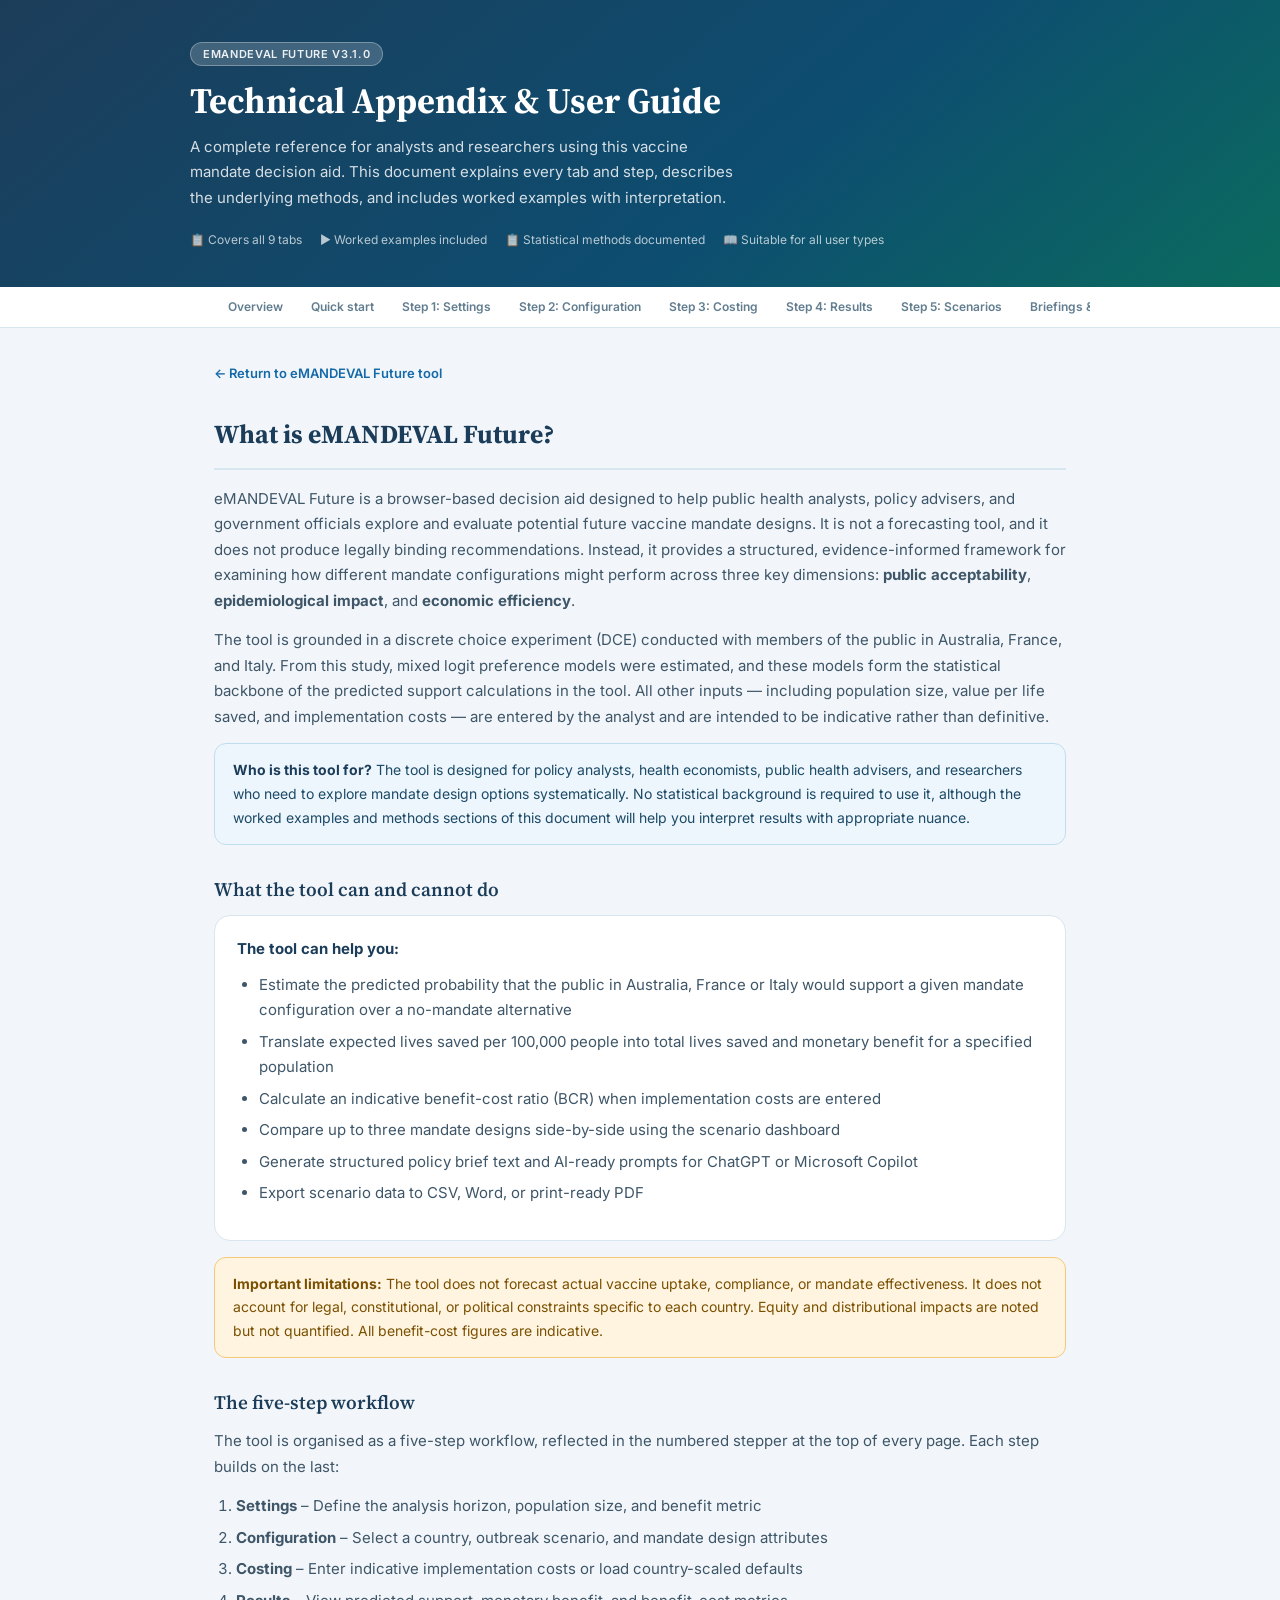
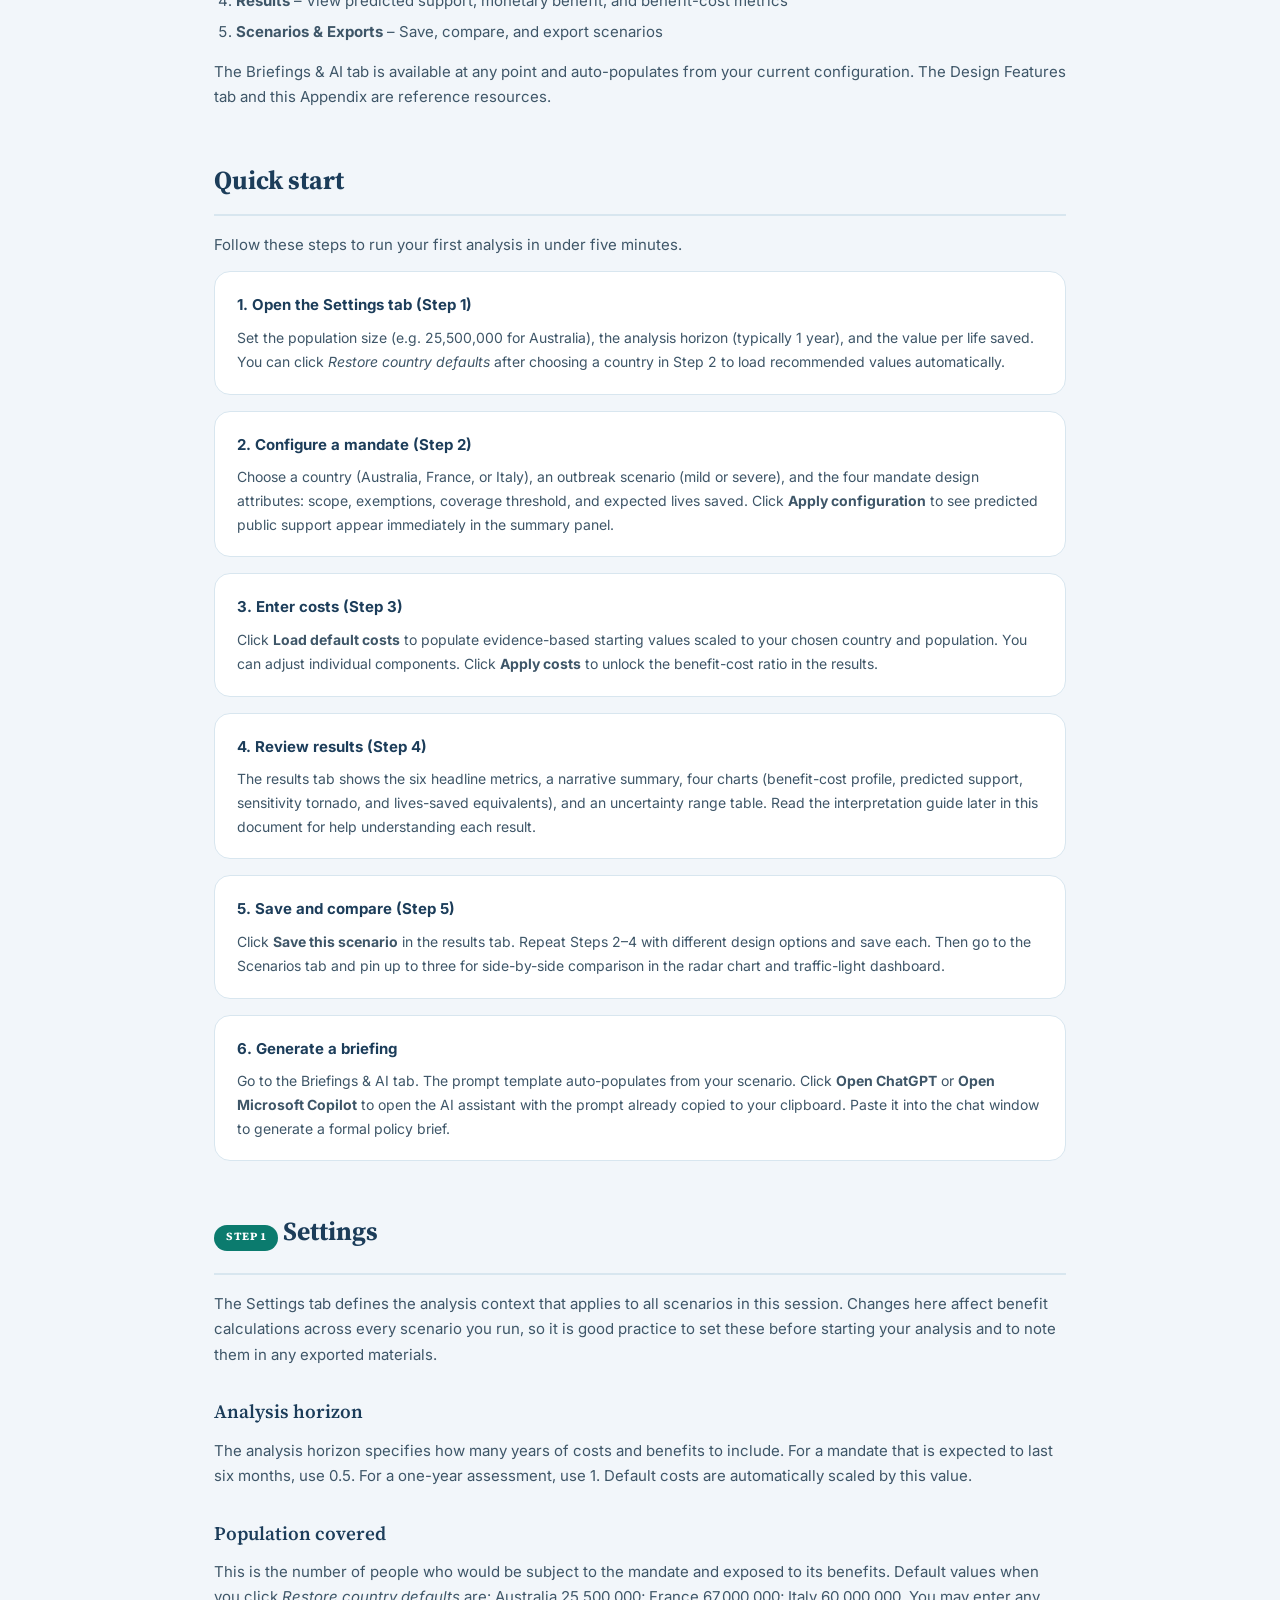
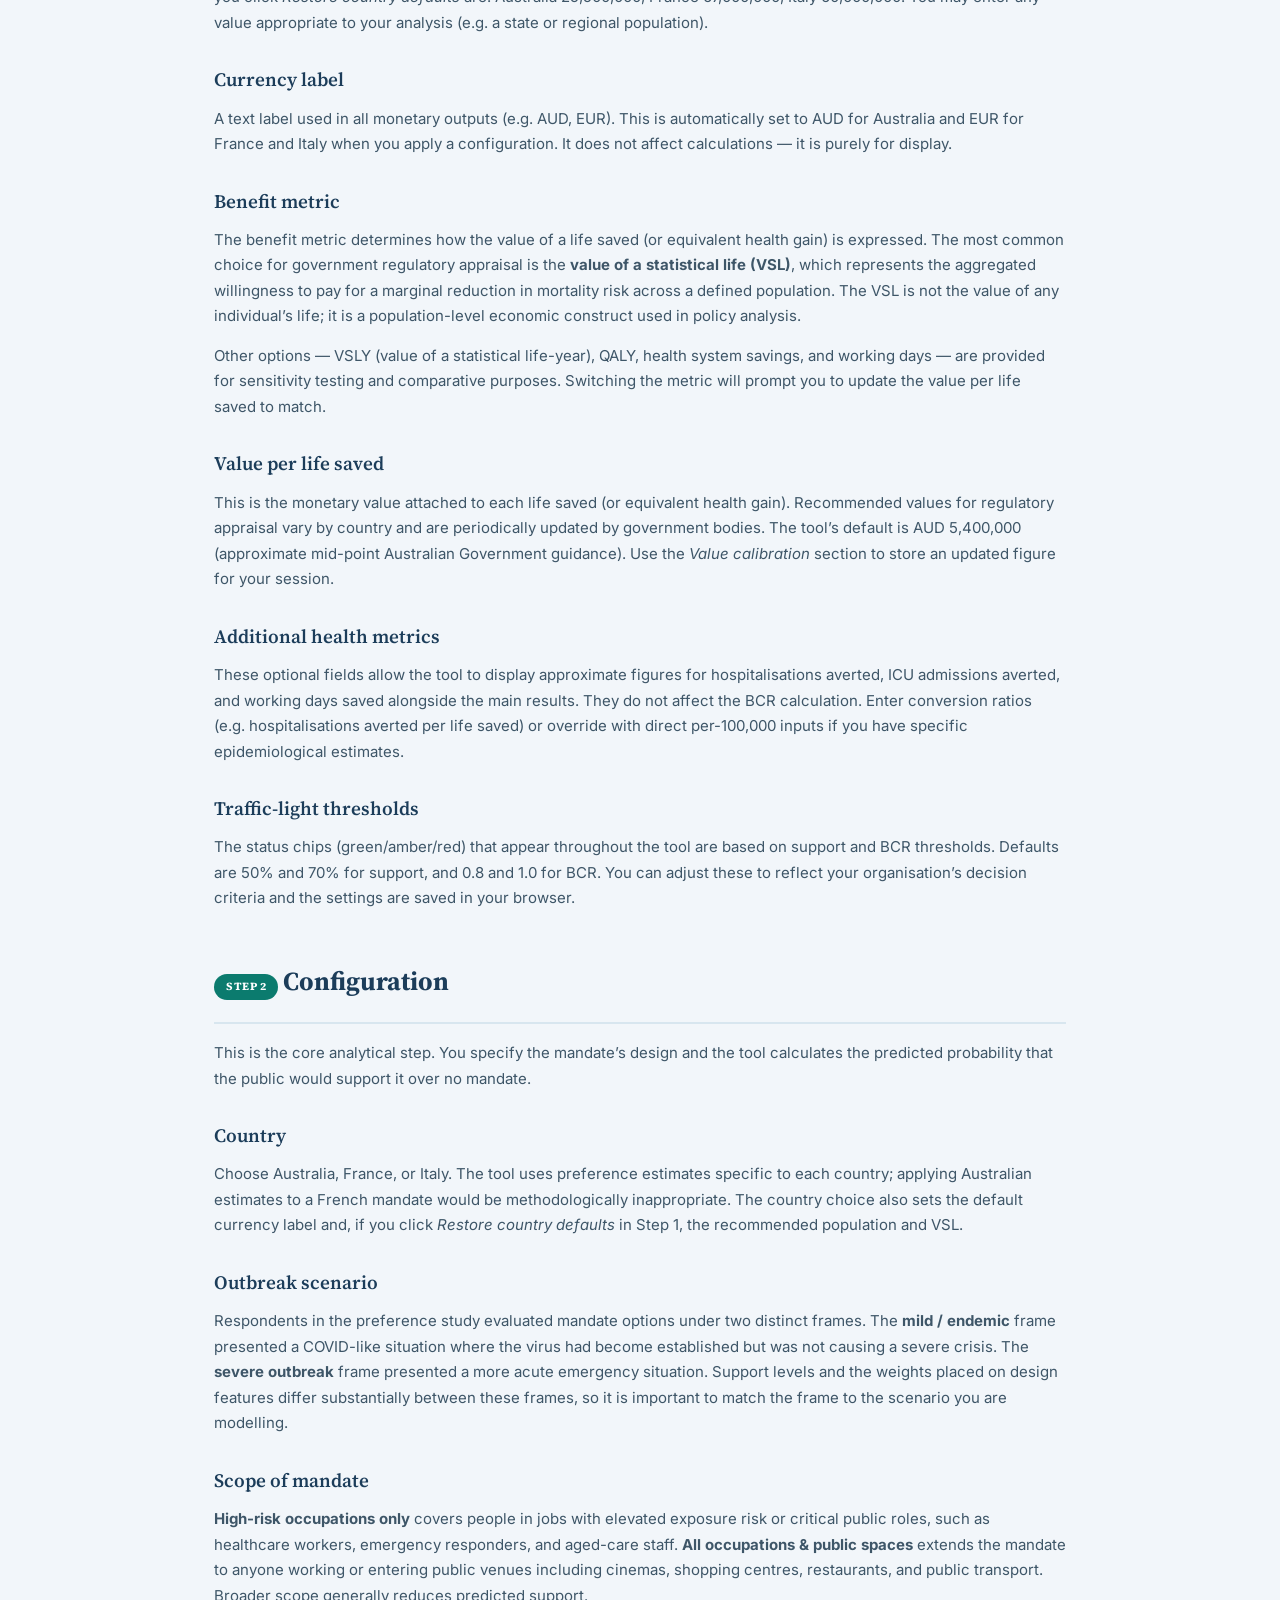
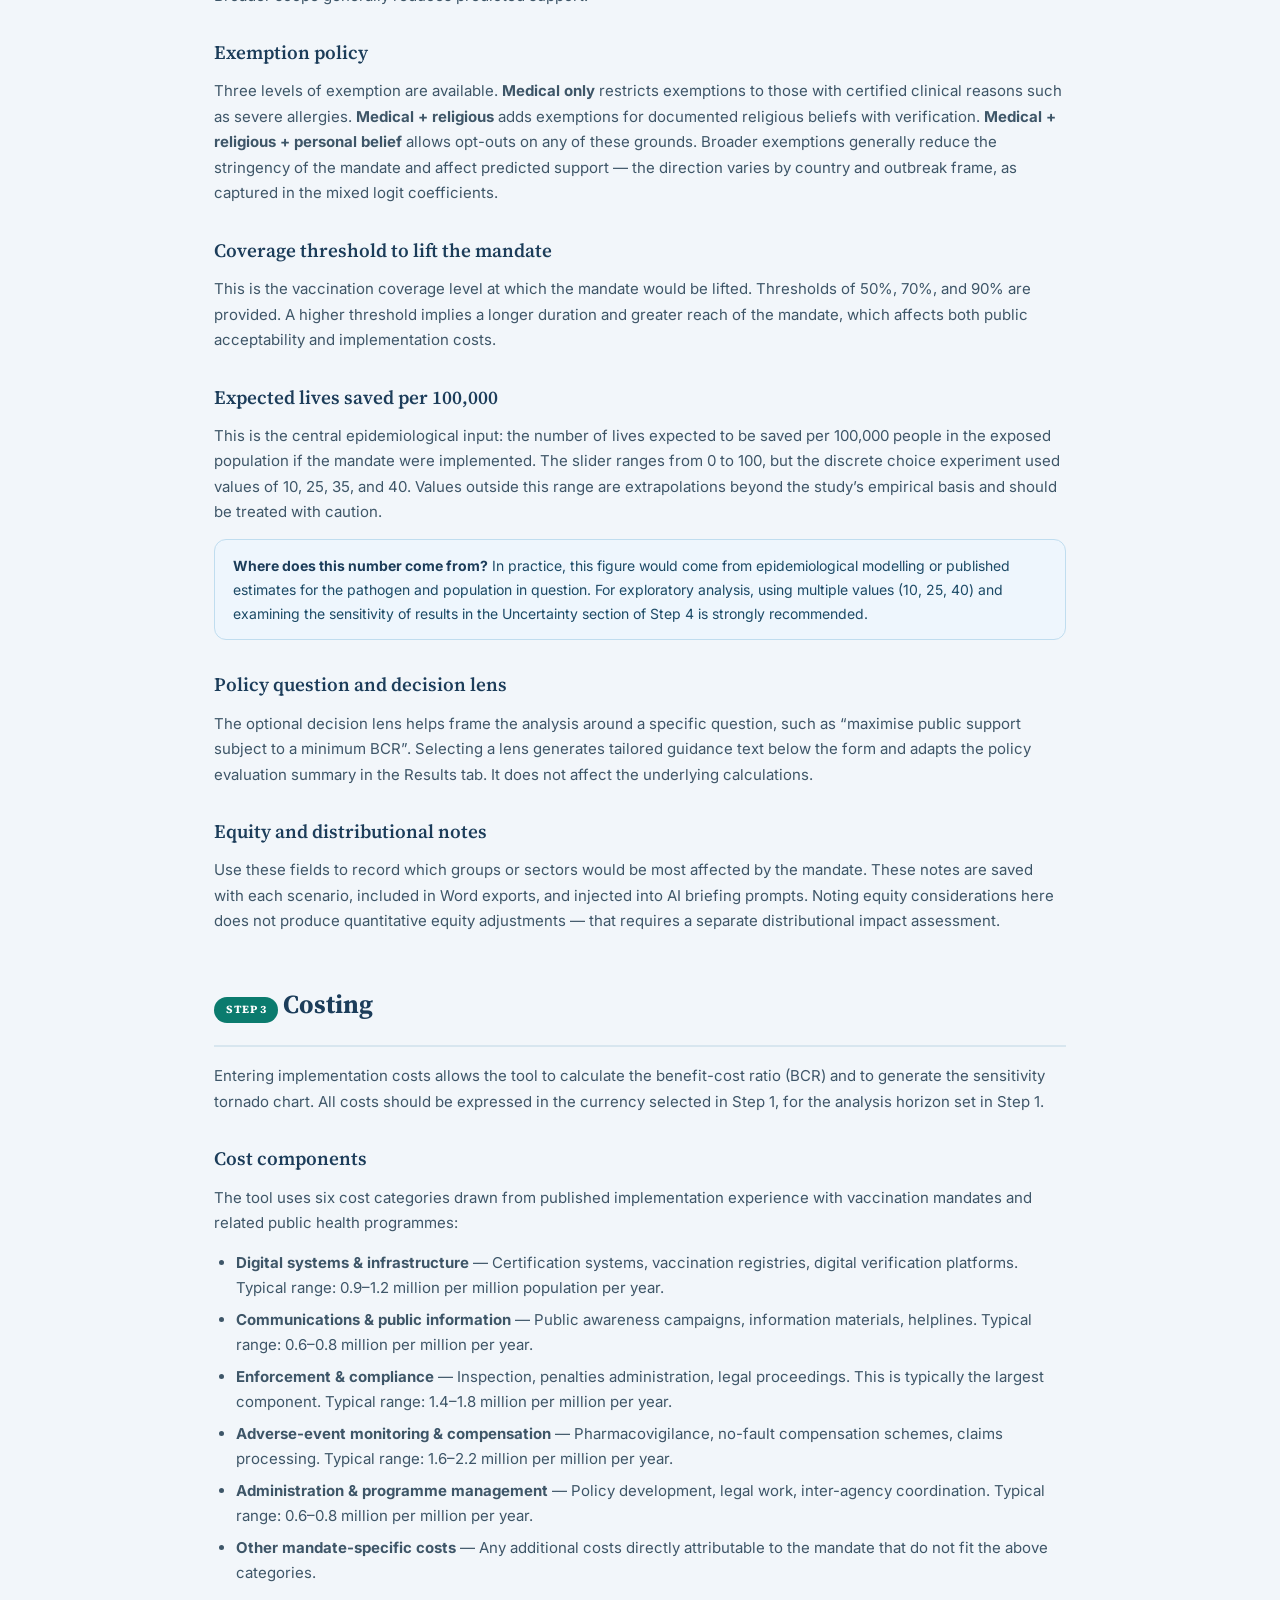
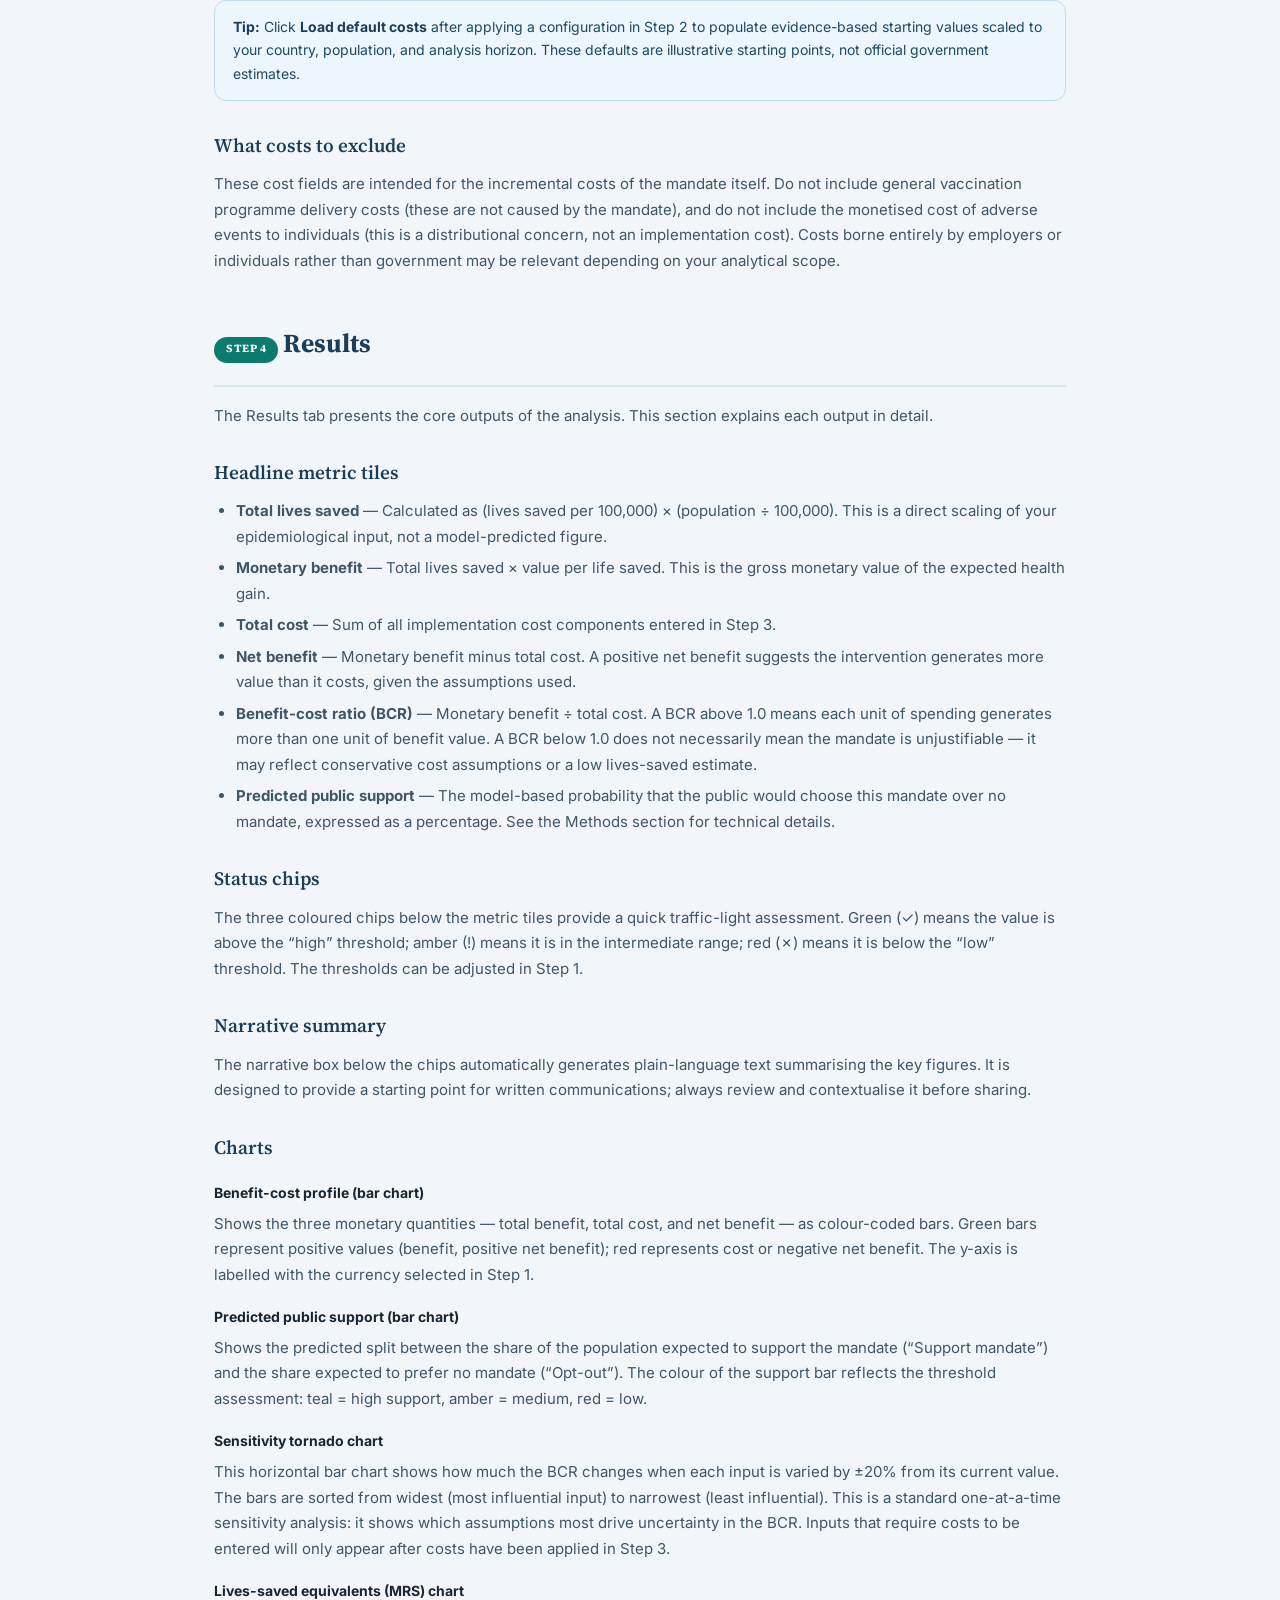
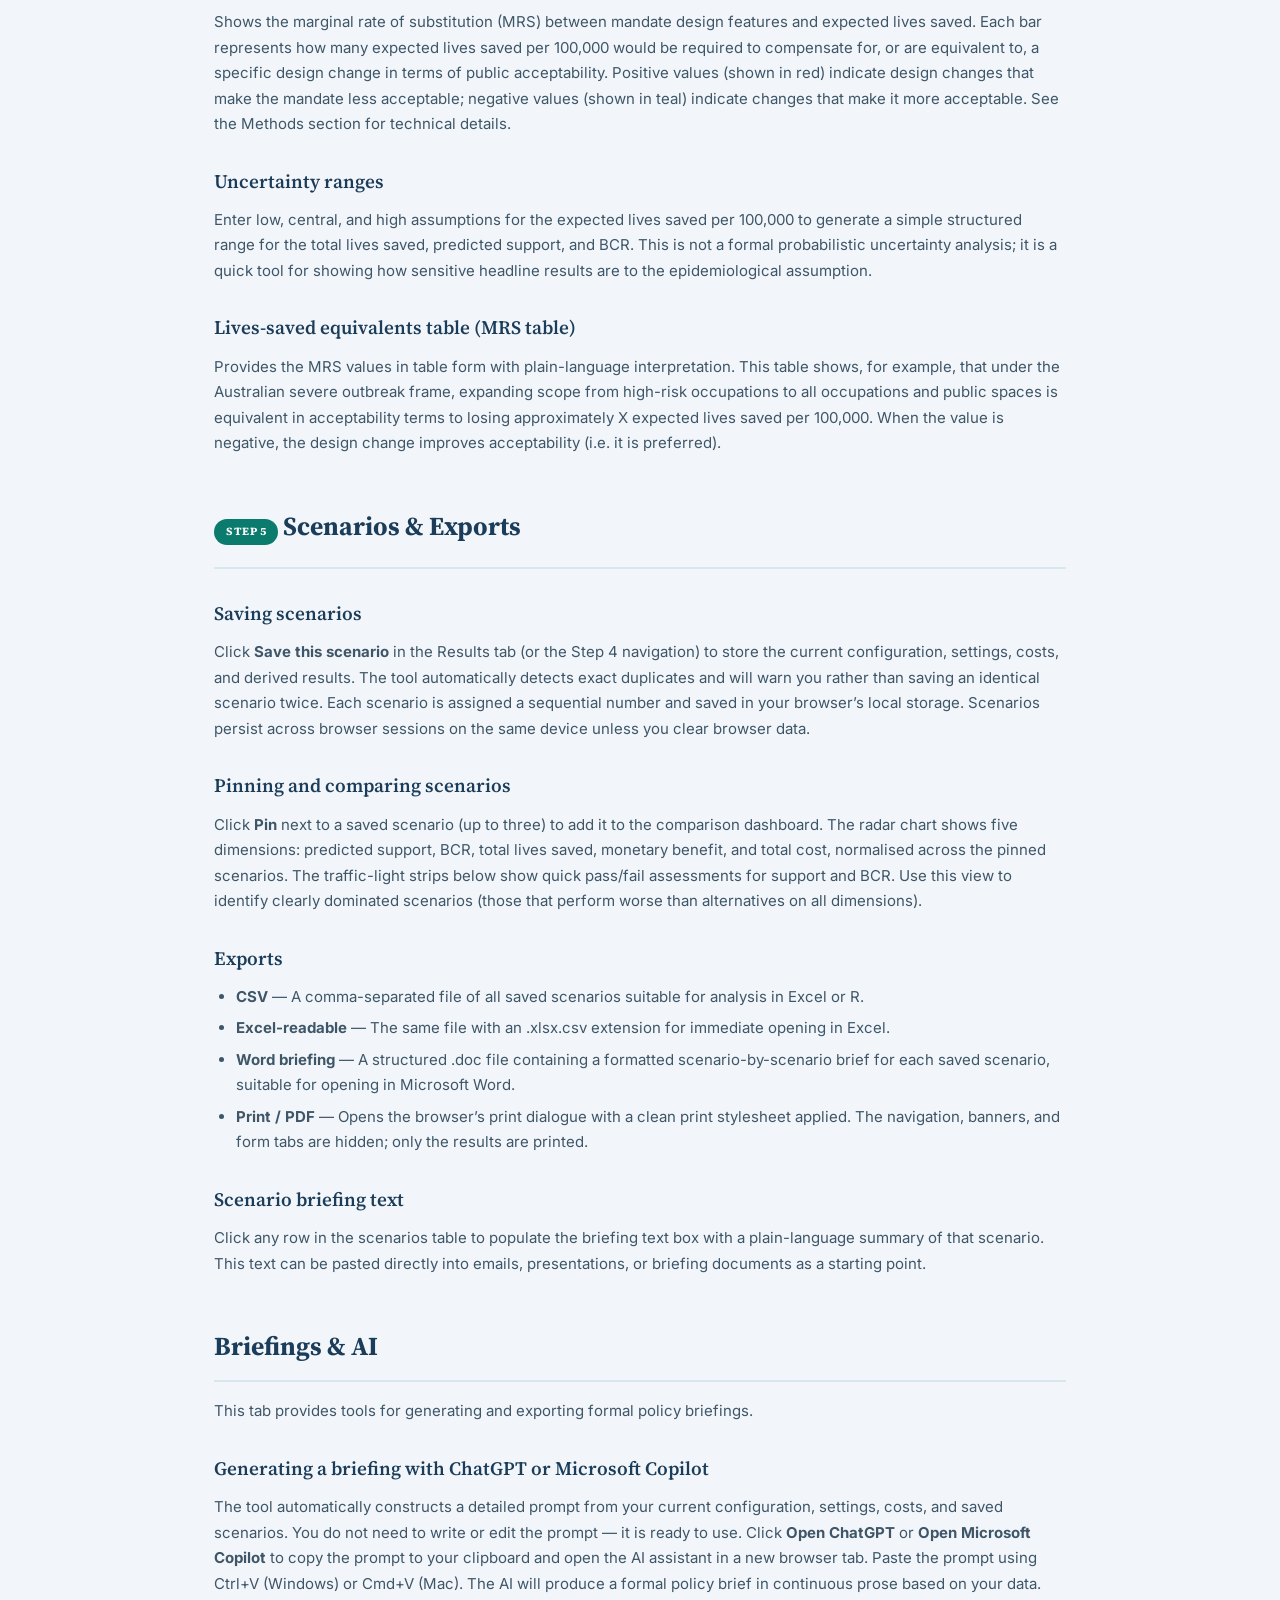
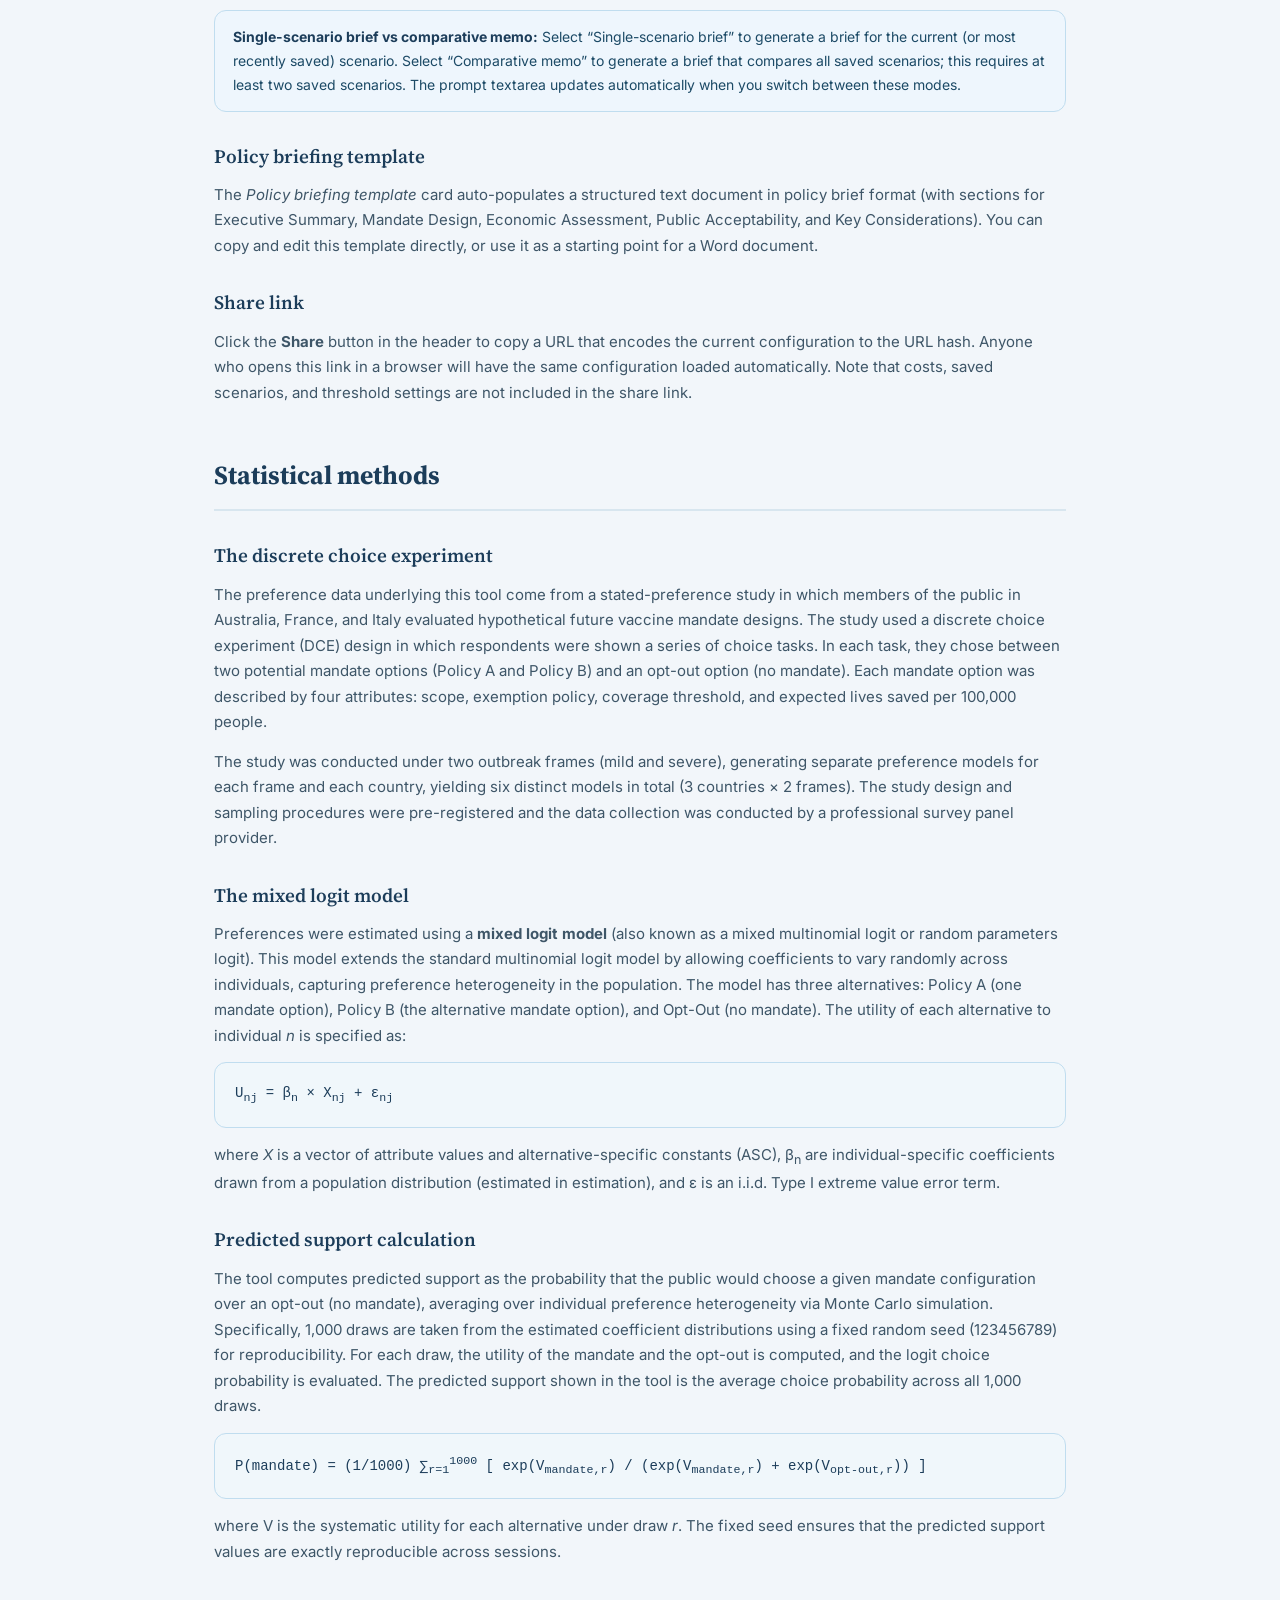
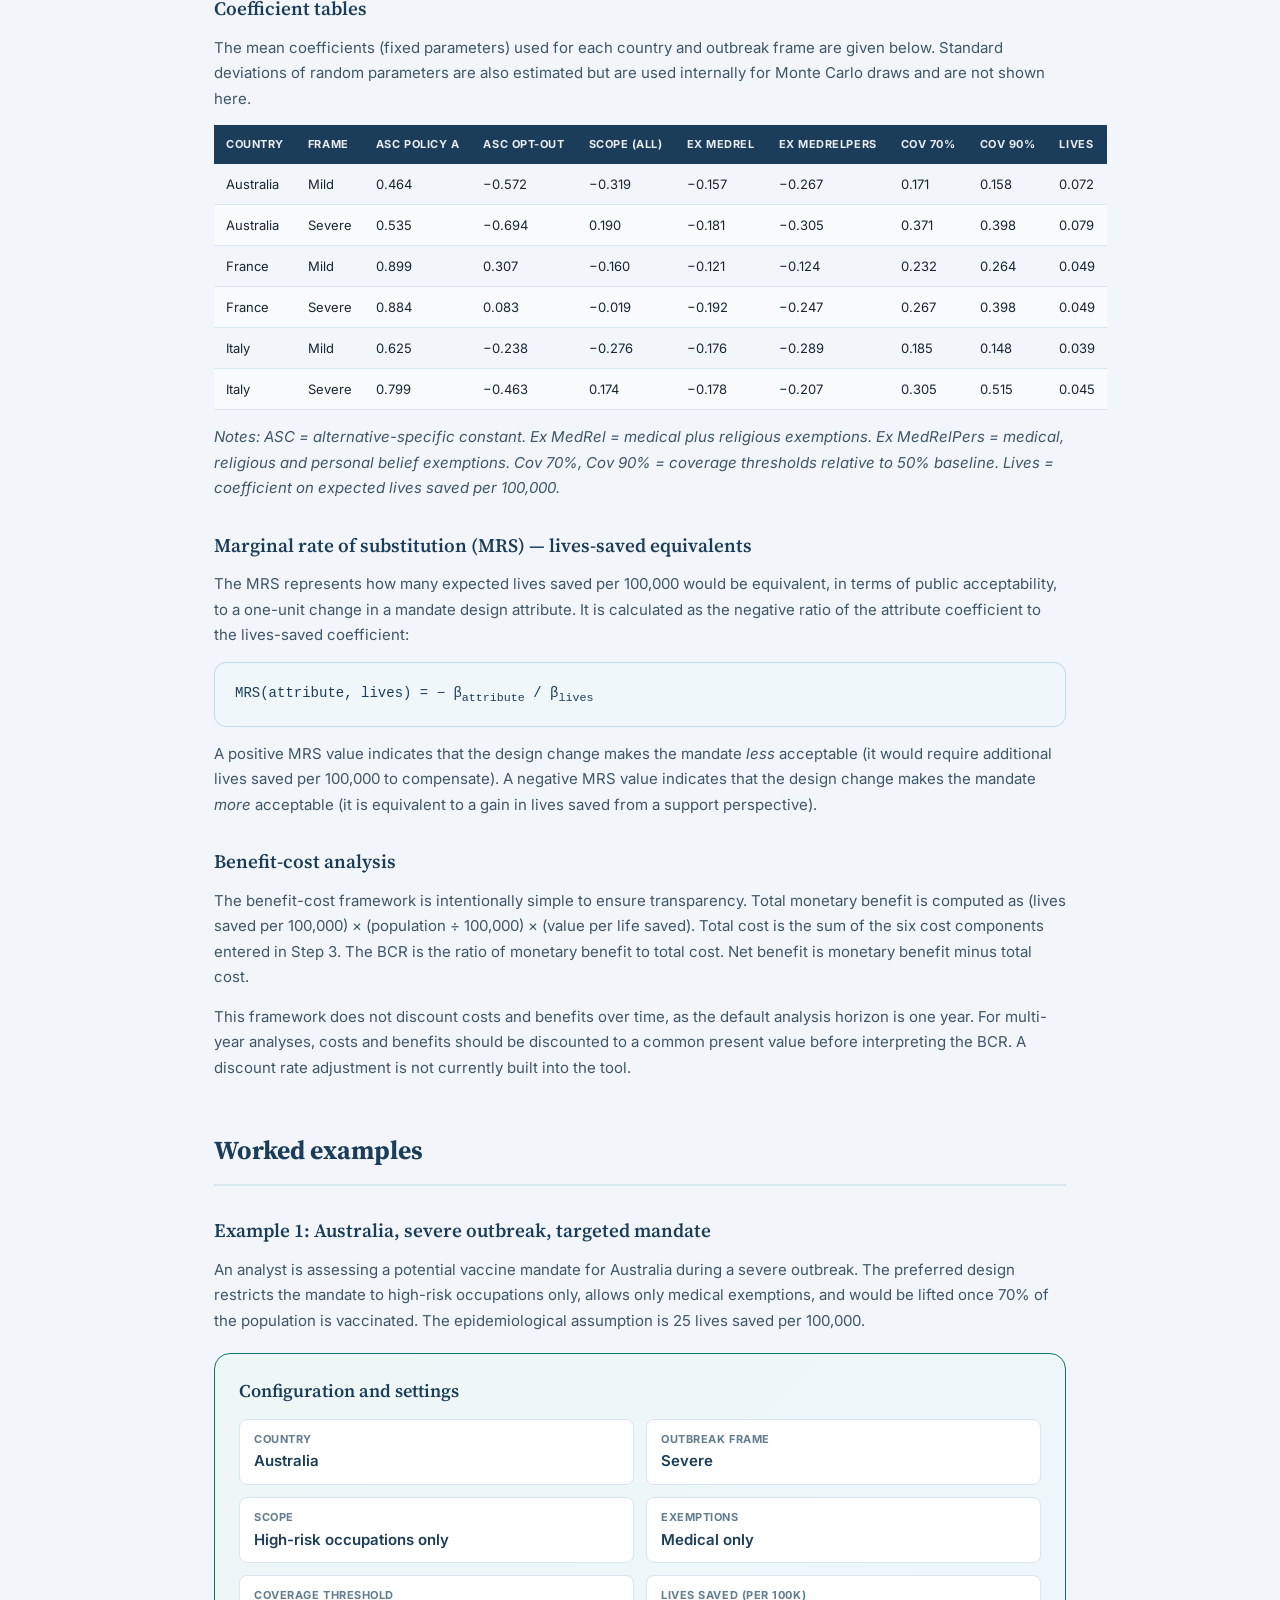
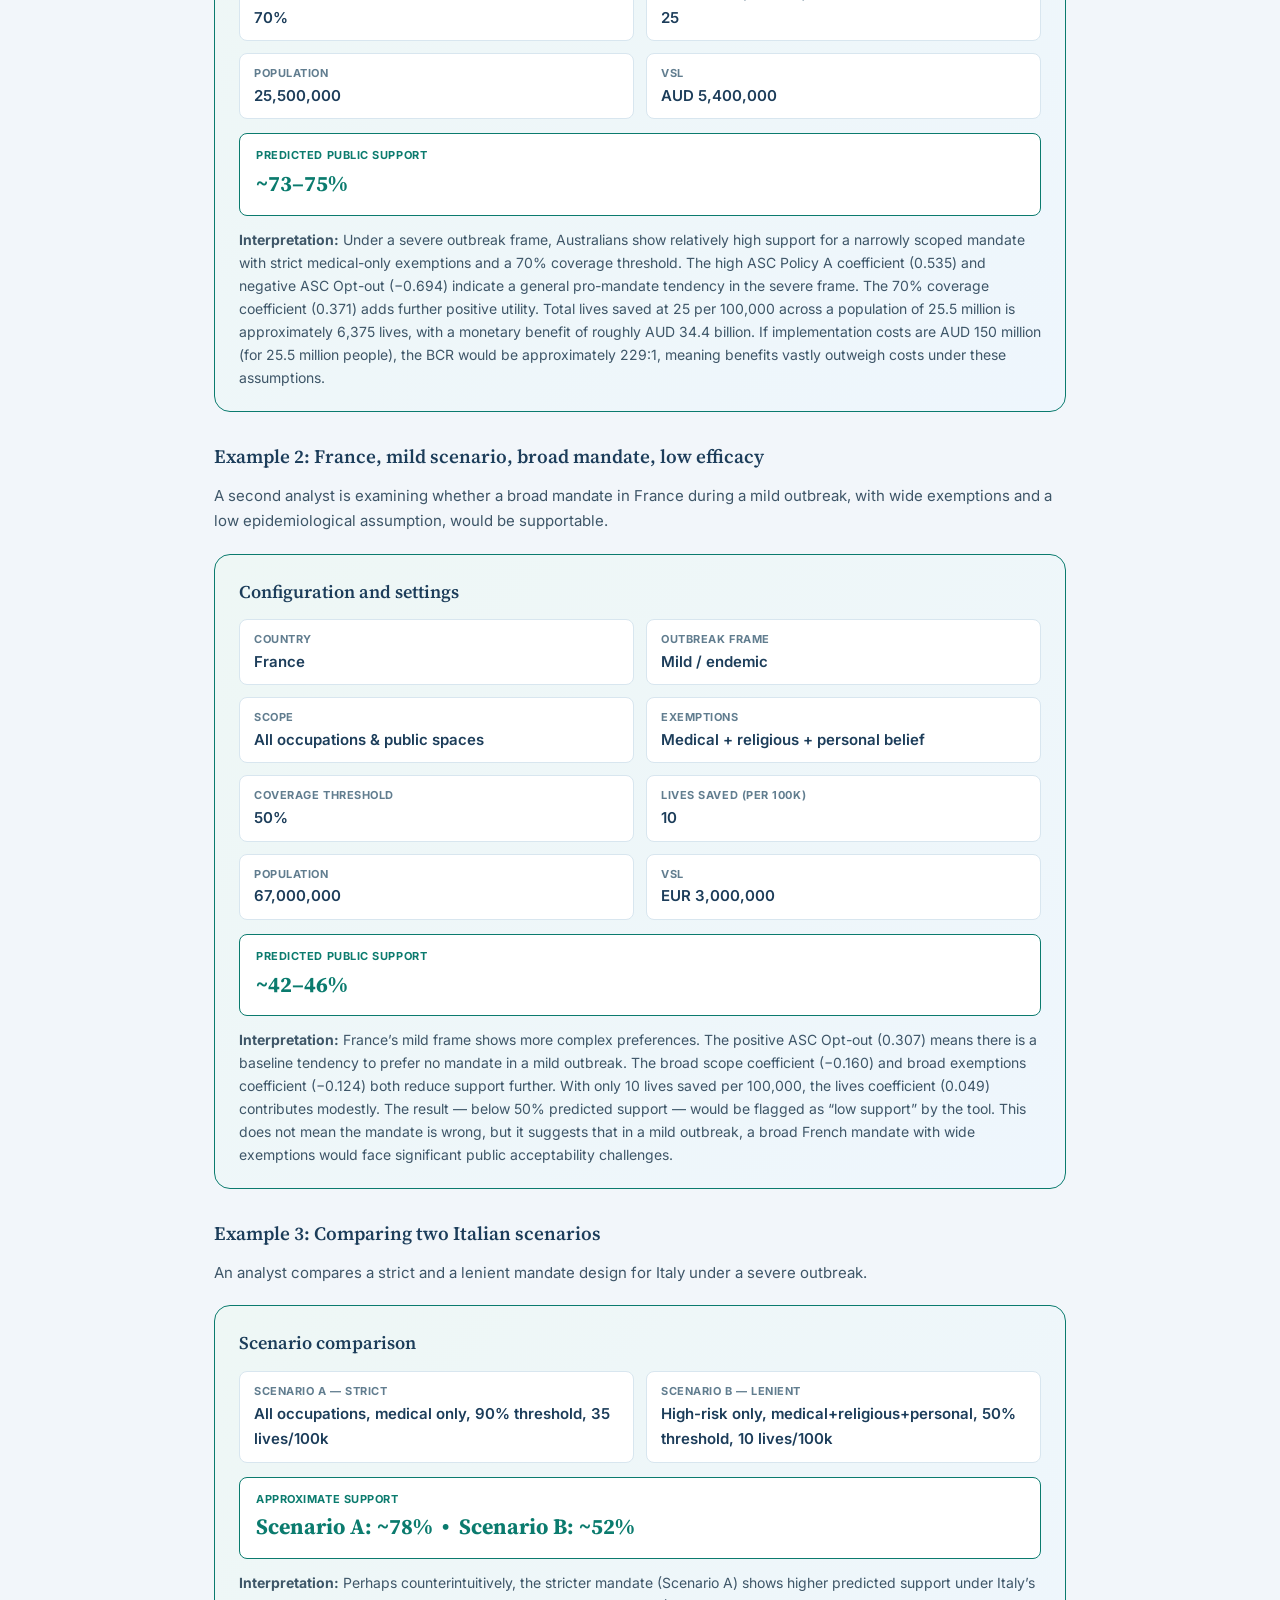
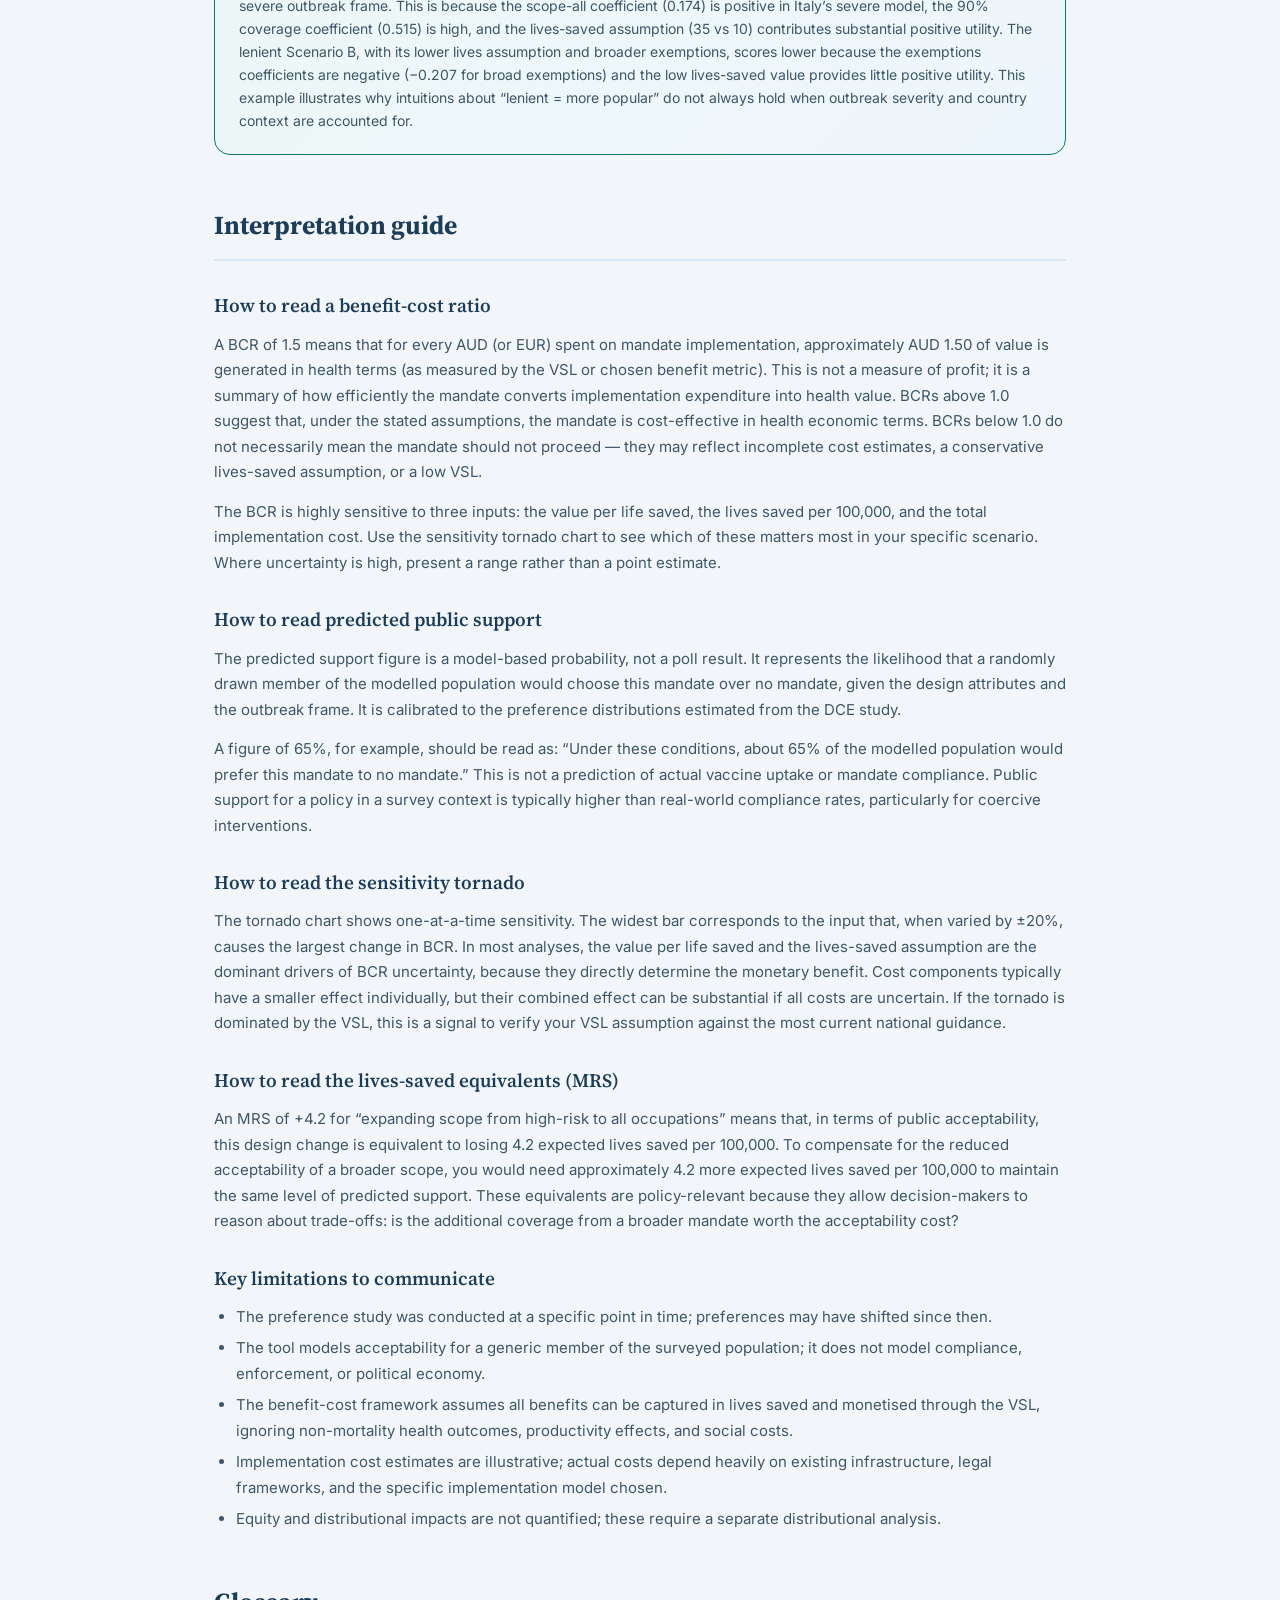
==== commit 5f9b569e: "Update technical-appendix.html" ====
--- a/technical-appendix.html
+++ b/technical-appendix.html
@@ -116,7 +116,7 @@
   <div class="doc-header-inner">
     <div class="doc-kicker">eMANDEVAL Future v3.1.0</div>
     <h1>Technical Appendix &amp; User Guide</h1>
-    <p>A complete reference for analysts, policymakers and researchers using this vaccine mandate decision aid. This document explains every tab and step, describes the underlying methods, and includes worked examples with plain-language interpretation.</p>
+    <p>A complete reference for analysts and researchers using this vaccine mandate decision aid. This document explains every tab and step, describes the underlying methods, and includes worked examples with interpretation.</p>
     <div class="doc-meta">
       <span>&#128203; Covers all 9 tabs</span>
       <span>&#9654; Worked examples included</span>
@@ -170,17 +170,17 @@
       </ul>
     </div>
     <div class="warn-card">
-      <strong>Important limitations:</strong> The tool does not forecast actual vaccine uptake, compliance, or mandate effectiveness. It does not account for legal, constitutional, or political constraints specific to each country. Equity and distributional impacts are noted but not quantified. All benefit-cost figures are indicative and should be verified against current national guidance before formal regulatory submission.
+      <strong>Important limitations:</strong> The tool does not forecast actual vaccine uptake, compliance, or mandate effectiveness. It does not account for legal, constitutional, or political constraints specific to each country. Equity and distributional impacts are noted but not quantified. All benefit-cost figures are indicative.
     </div>
 
     <h3>The five-step workflow</h3>
     <p>The tool is organised as a five-step workflow, reflected in the numbered stepper at the top of every page. Each step builds on the last:</p>
     <ol>
-      <li><strong>Settings</strong> &mdash; Define the analysis horizon, population size, and benefit metric</li>
-      <li><strong>Configuration</strong> &mdash; Select a country, outbreak scenario, and mandate design attributes</li>
-      <li><strong>Costing</strong> &mdash; Enter indicative implementation costs or load country-scaled defaults</li>
-      <li><strong>Results</strong> &mdash; View predicted support, monetary benefit, and benefit-cost metrics</li>
-      <li><strong>Scenarios &amp; Exports</strong> &mdash; Save, compare, and export scenarios</li>
+      <li><strong>Settings</strong> &ndash; Define the analysis horizon, population size, and benefit metric</li>
+      <li><strong>Configuration</strong> &ndash; Select a country, outbreak scenario, and mandate design attributes</li>
+      <li><strong>Costing</strong> &ndash; Enter indicative implementation costs or load country-scaled defaults</li>
+      <li><strong>Results</strong> &ndash; View predicted support, monetary benefit, and benefit-cost metrics</li>
+      <li><strong>Scenarios &amp; Exports</strong> &ndash; Save, compare, and export scenarios</li>
     </ol>
     <p>The Briefings &amp; AI tab is available at any point and auto-populates from your current configuration. The Design Features tab and this Appendix are reference resources.</p>
   </section>
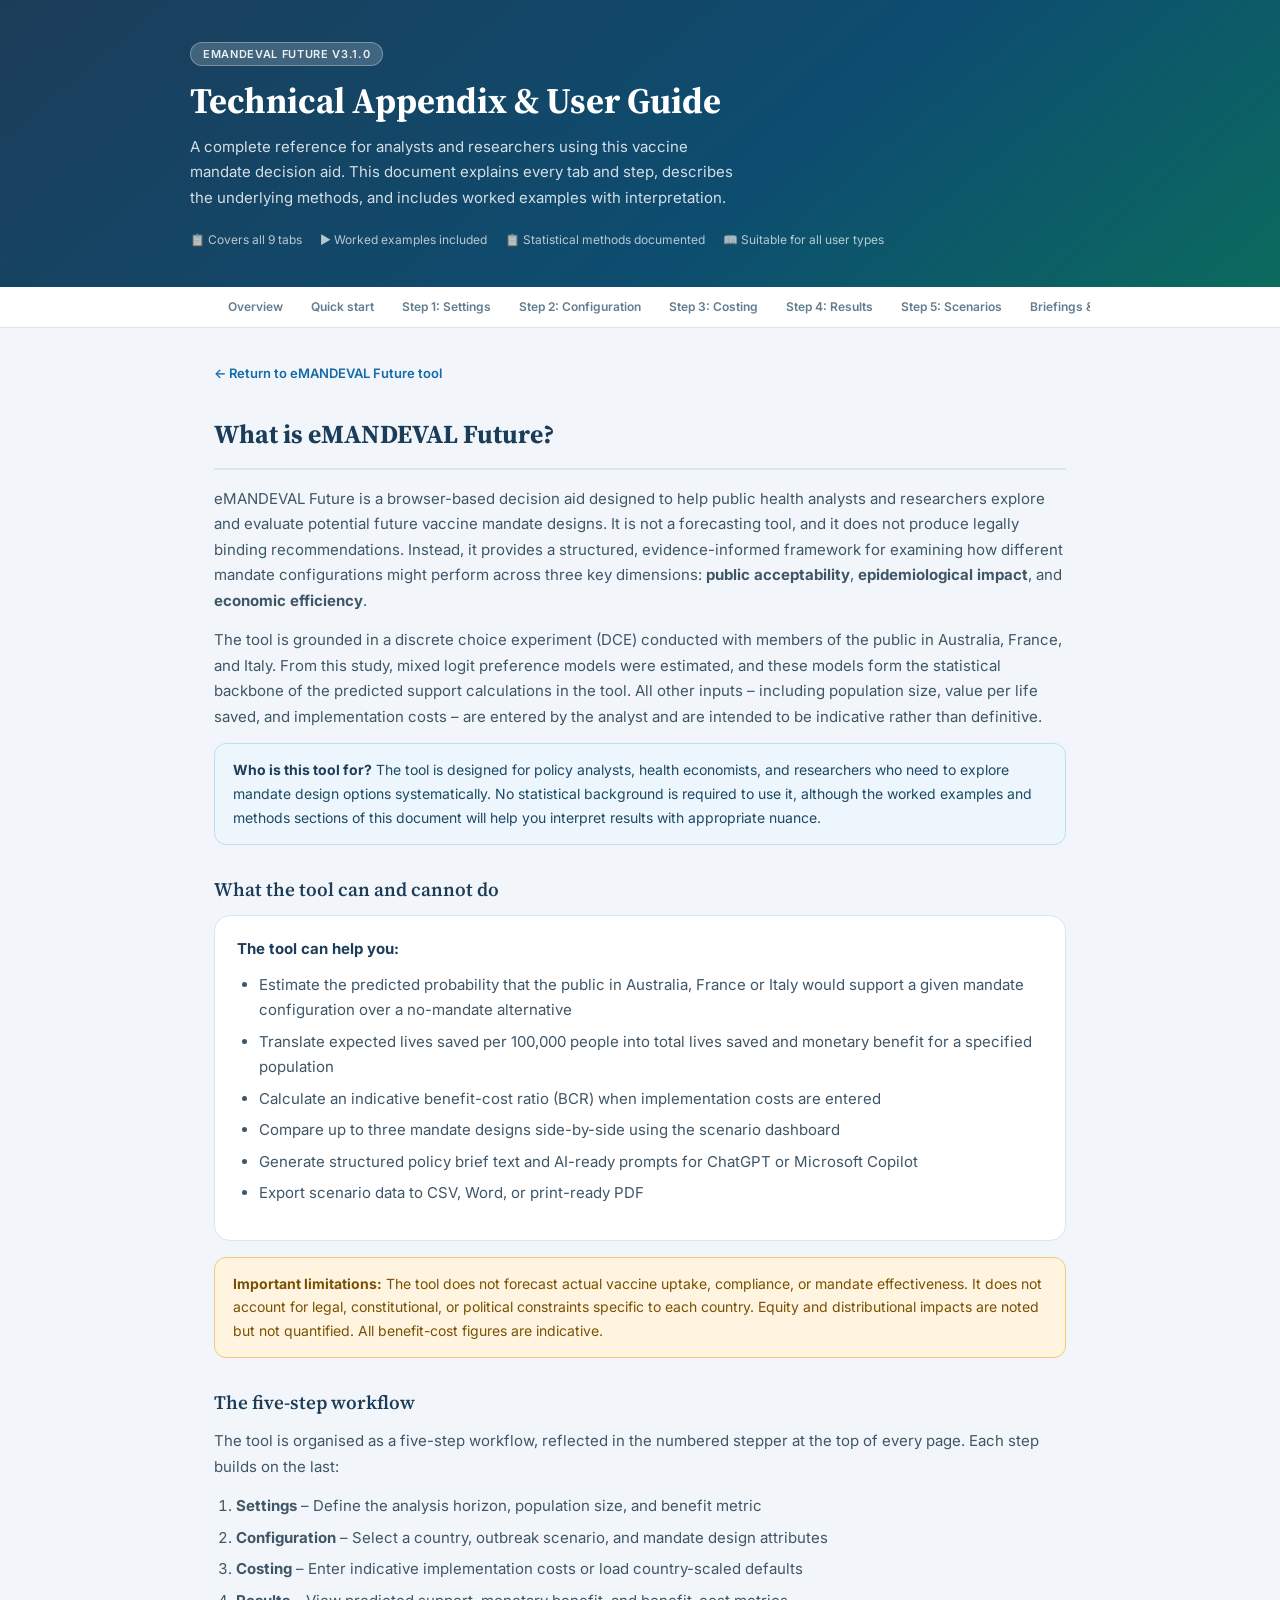
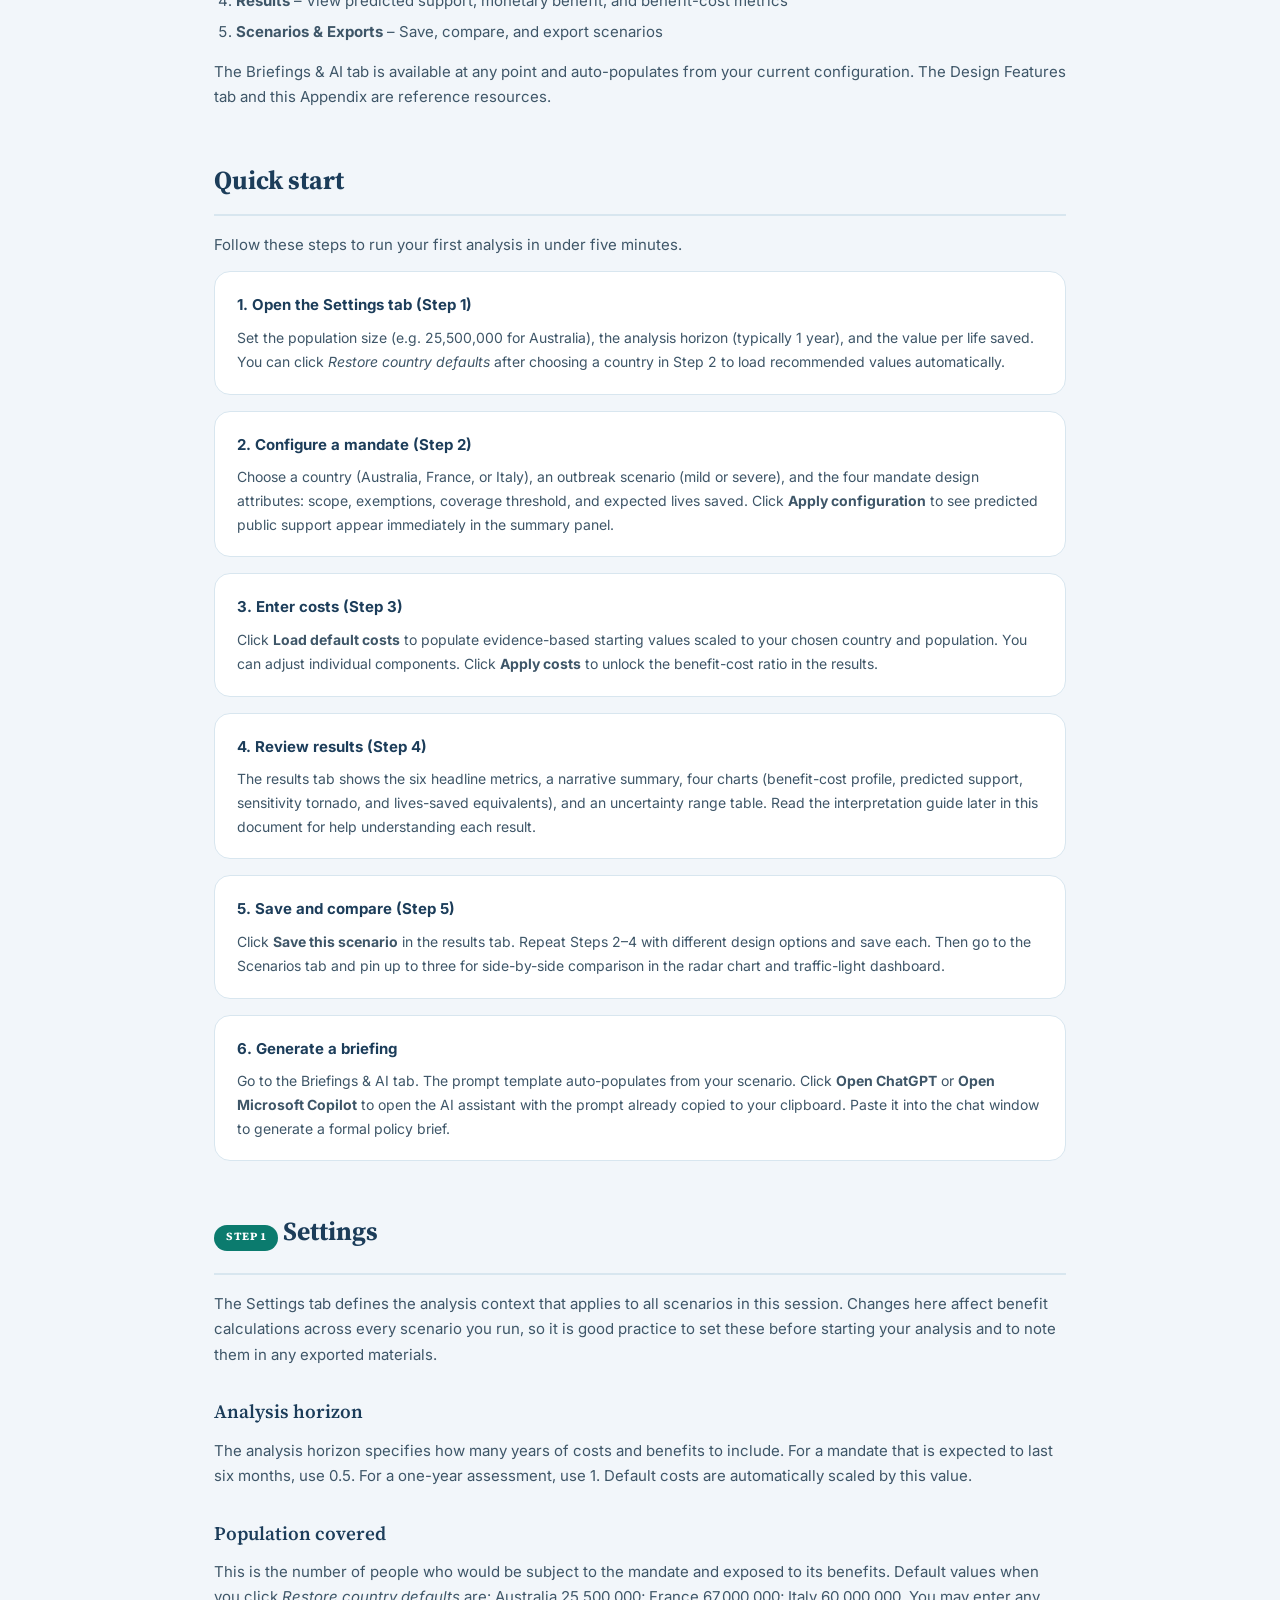
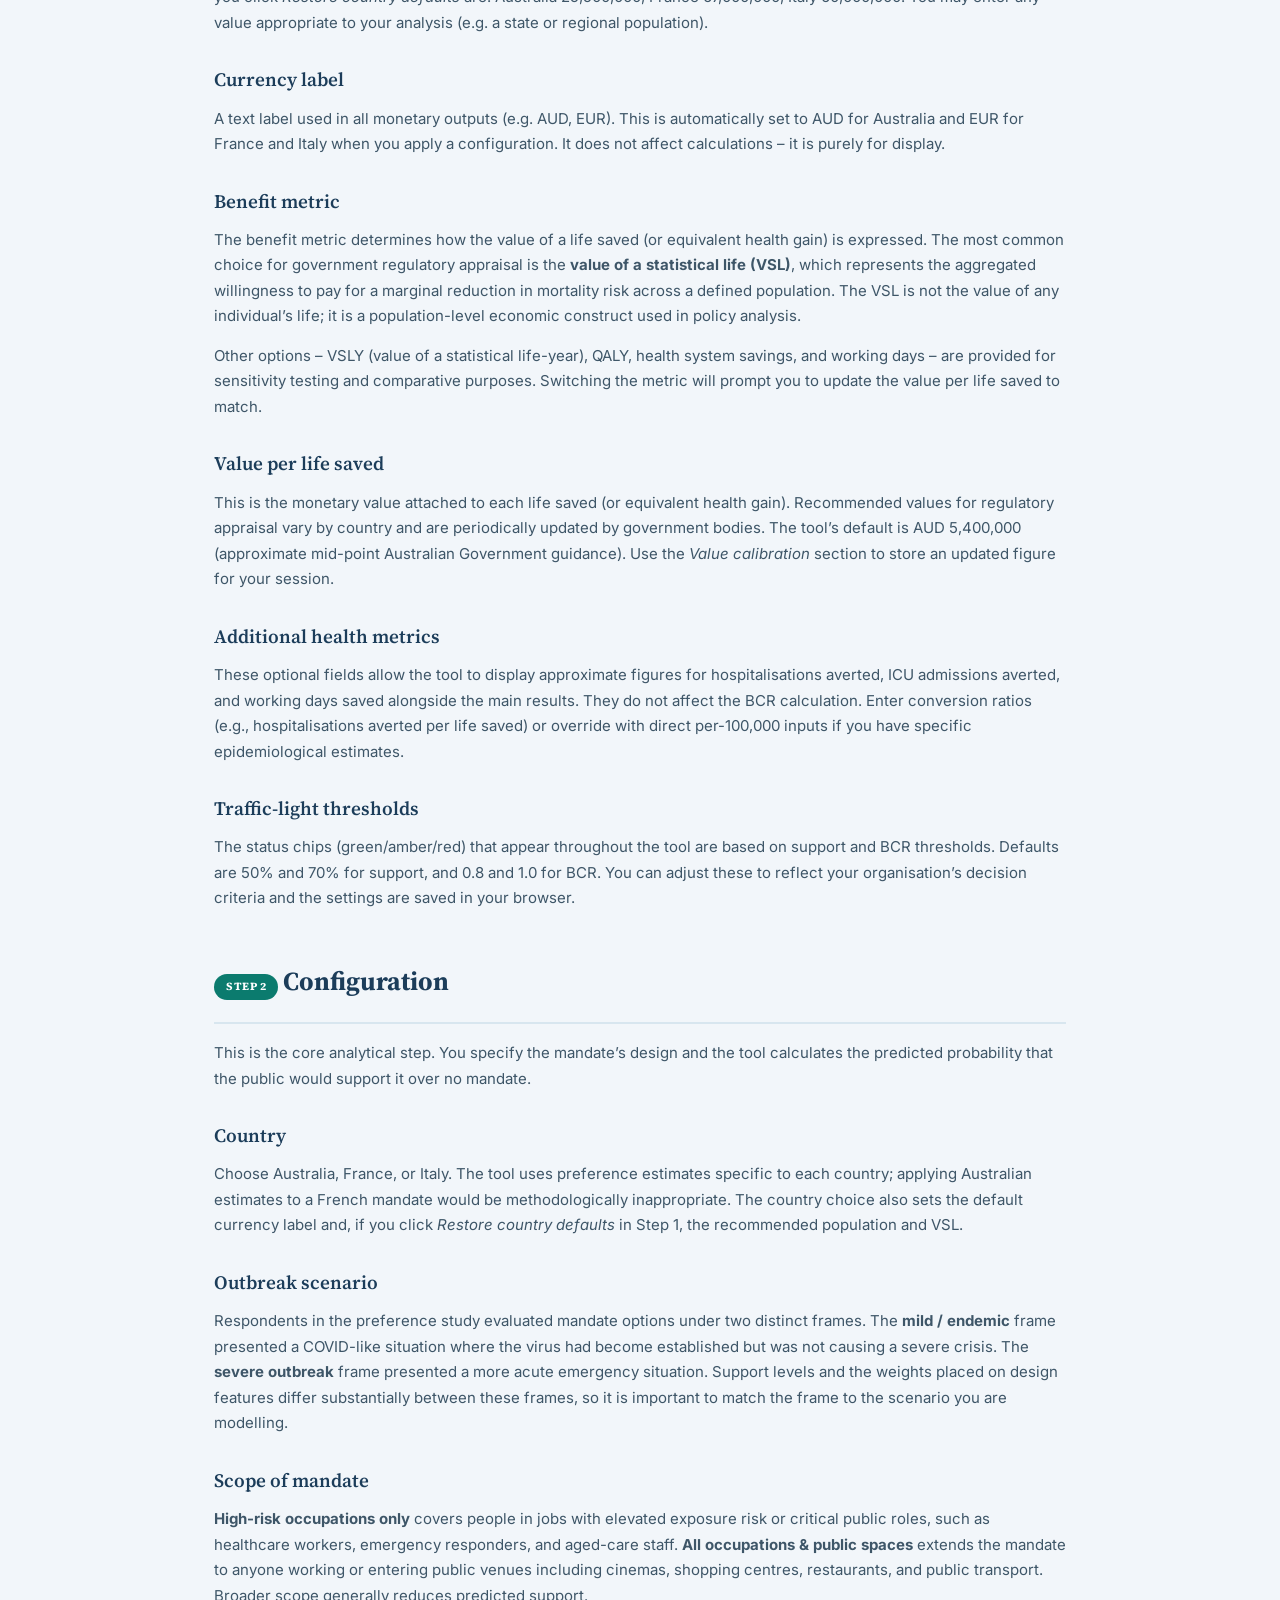
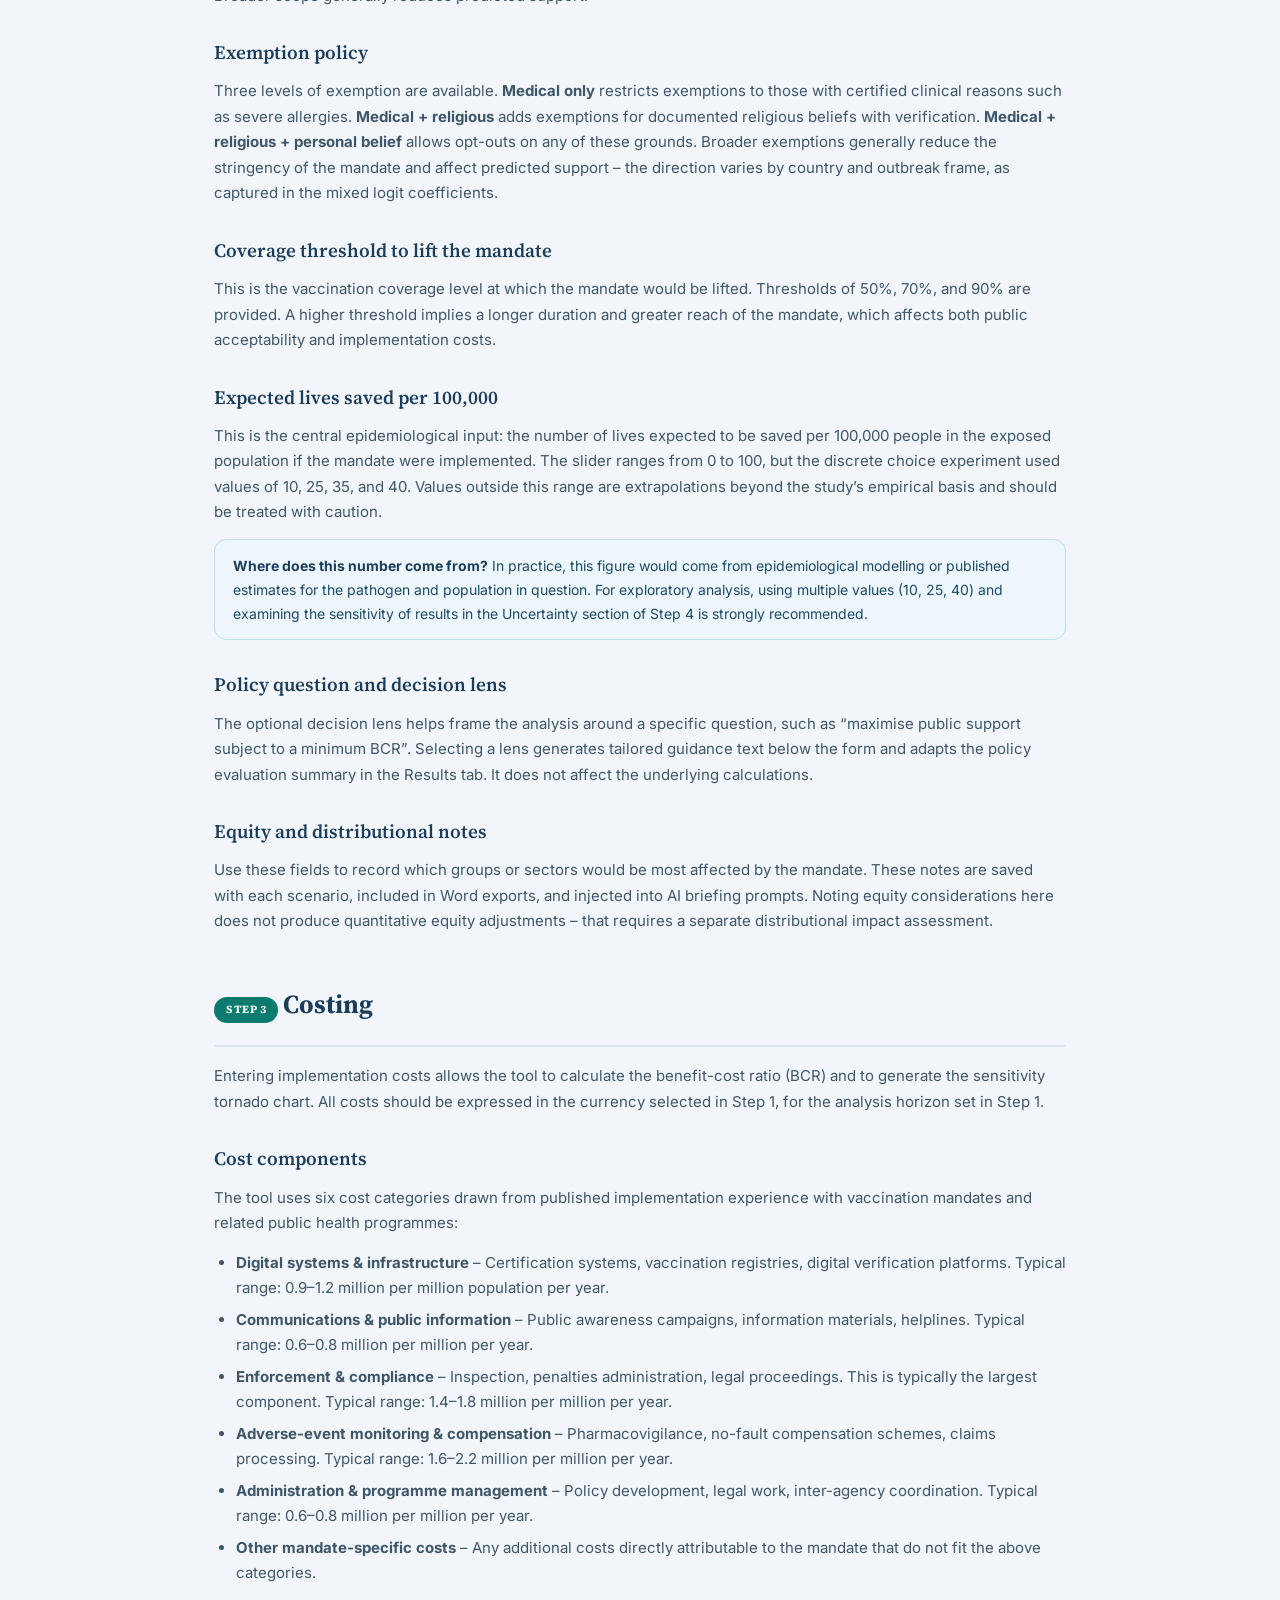
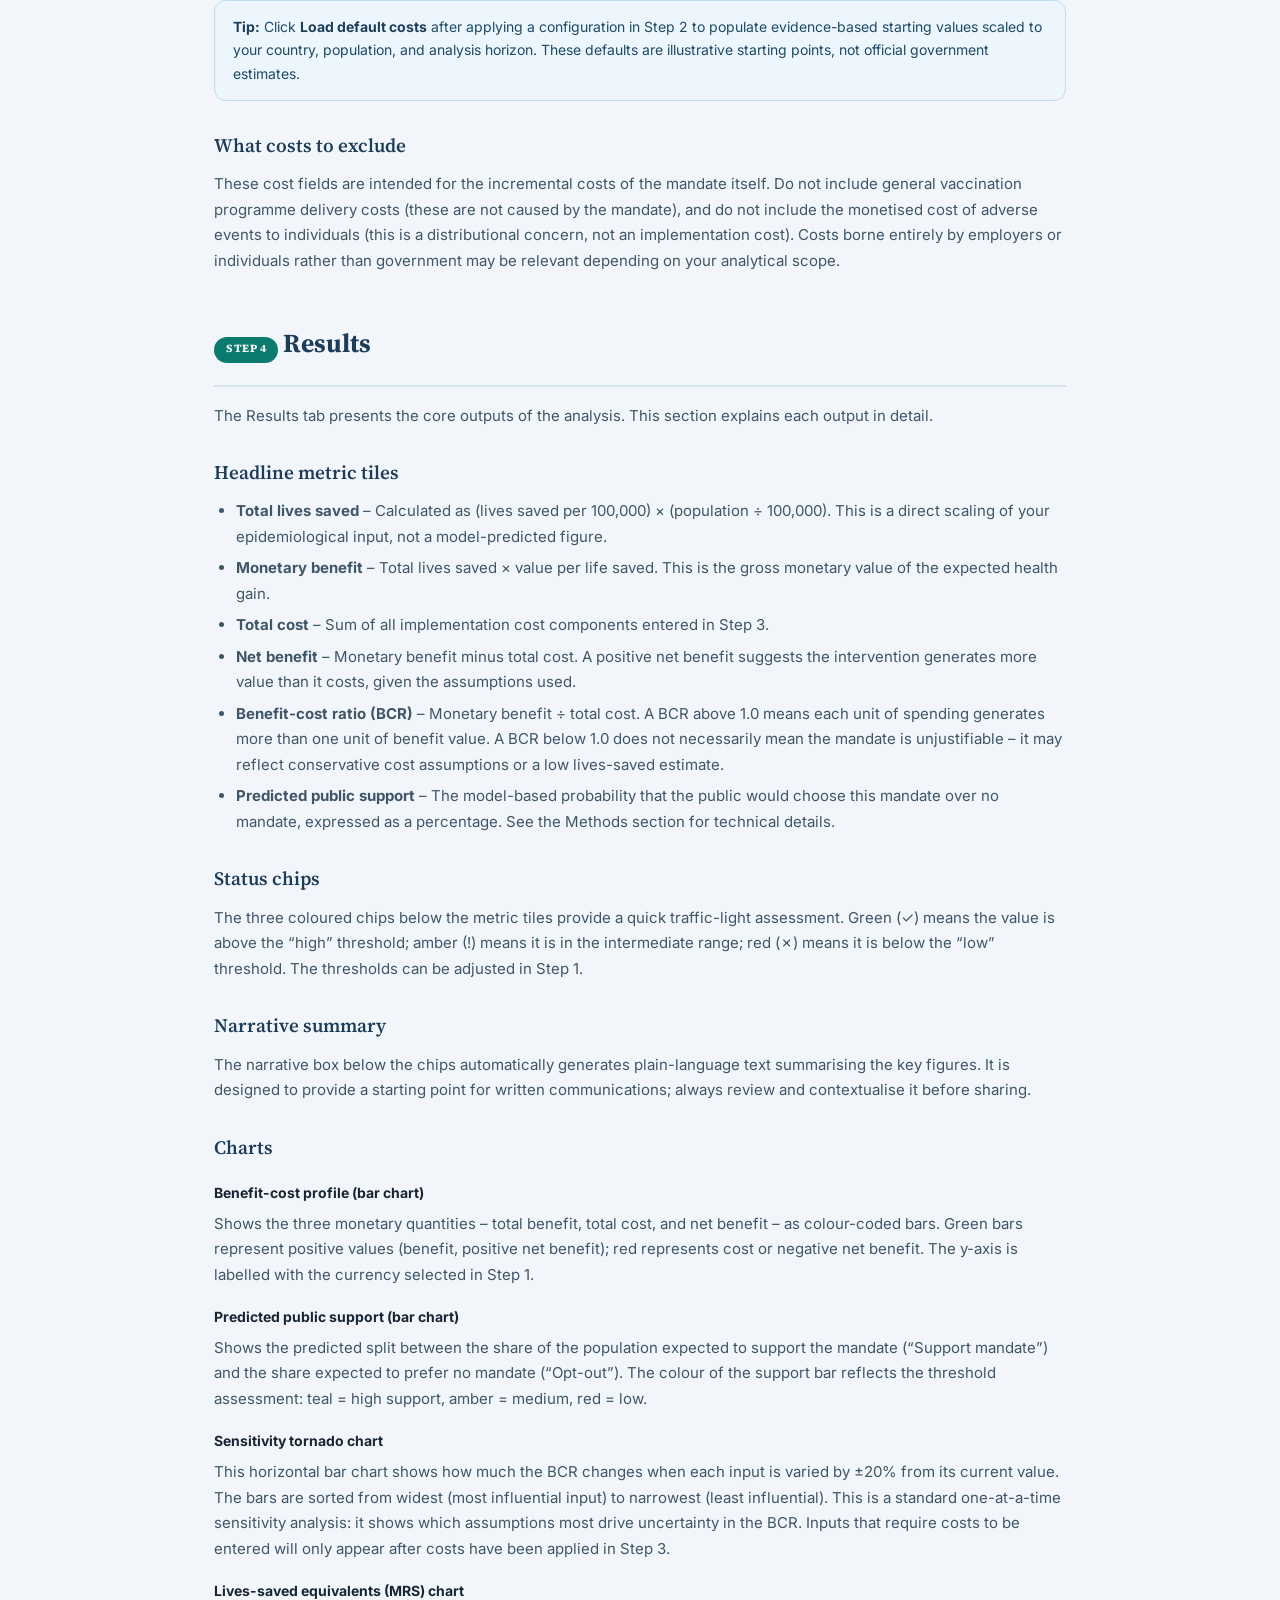
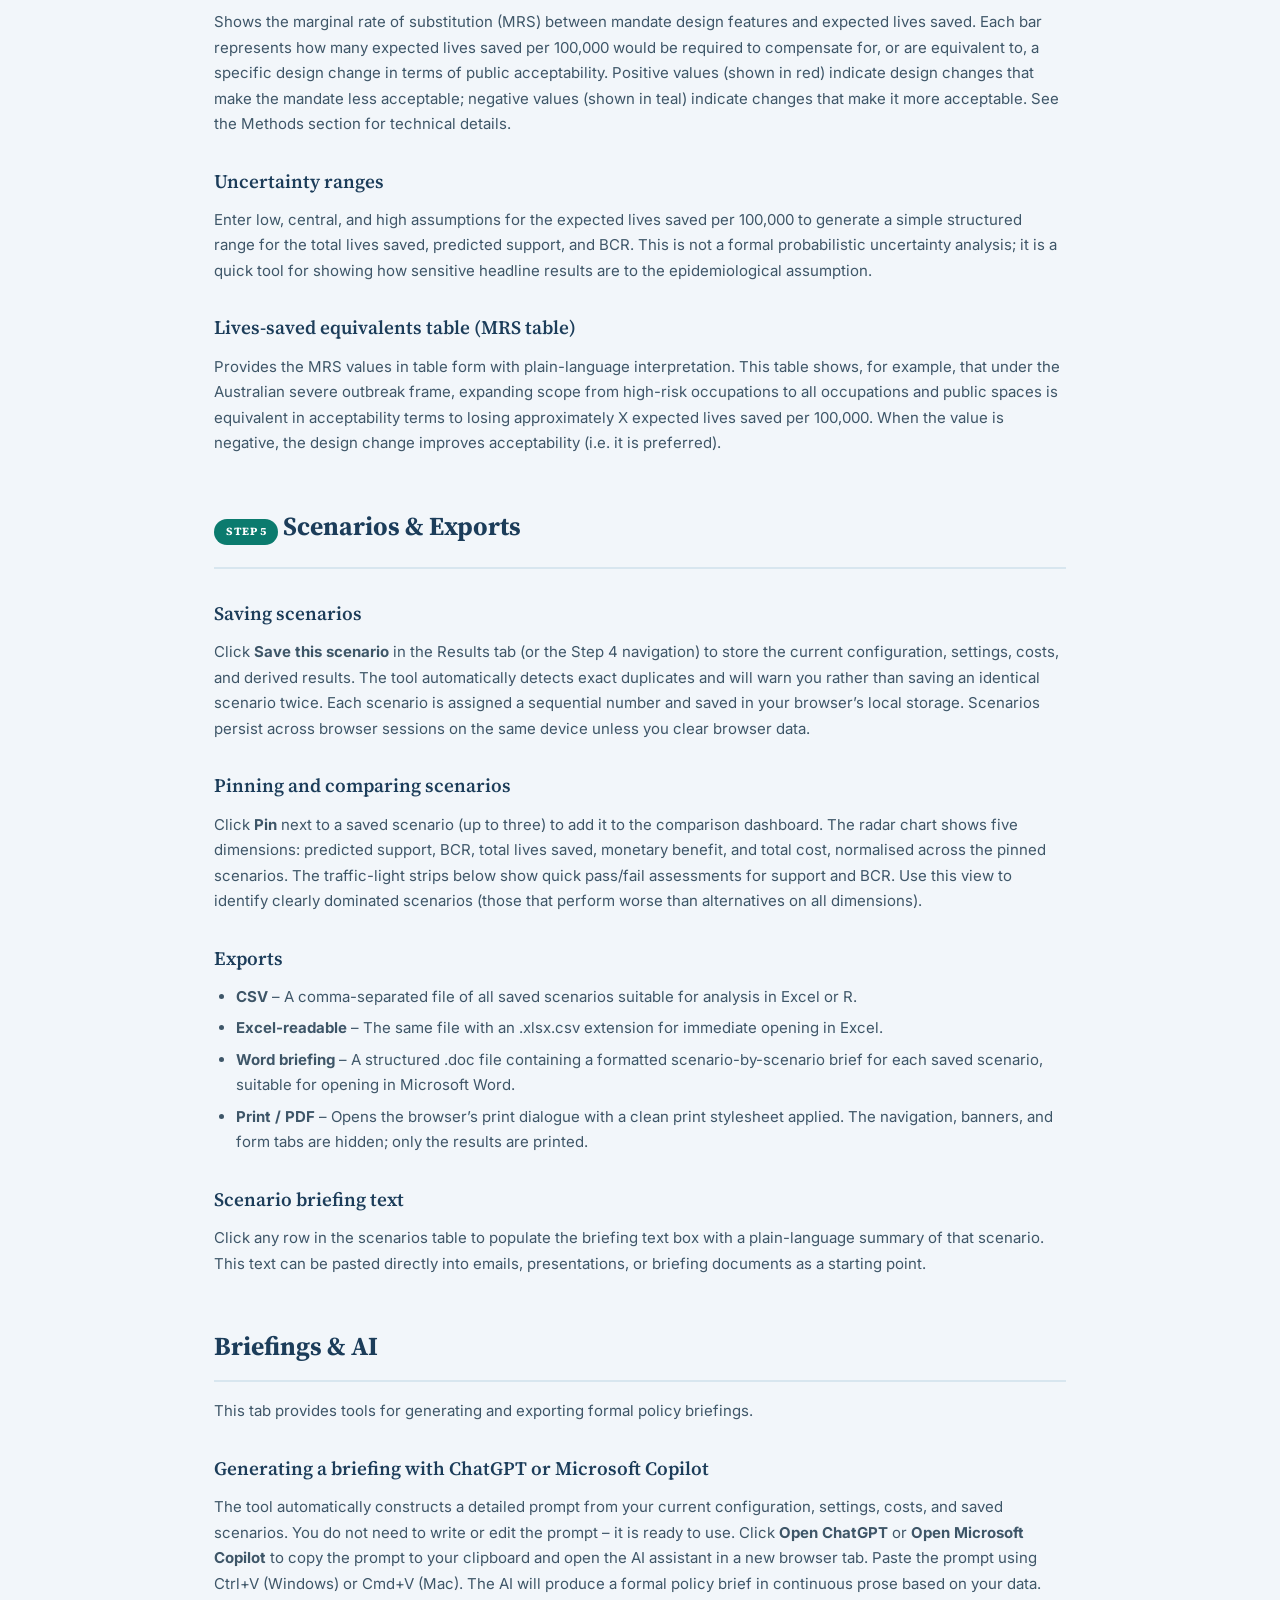
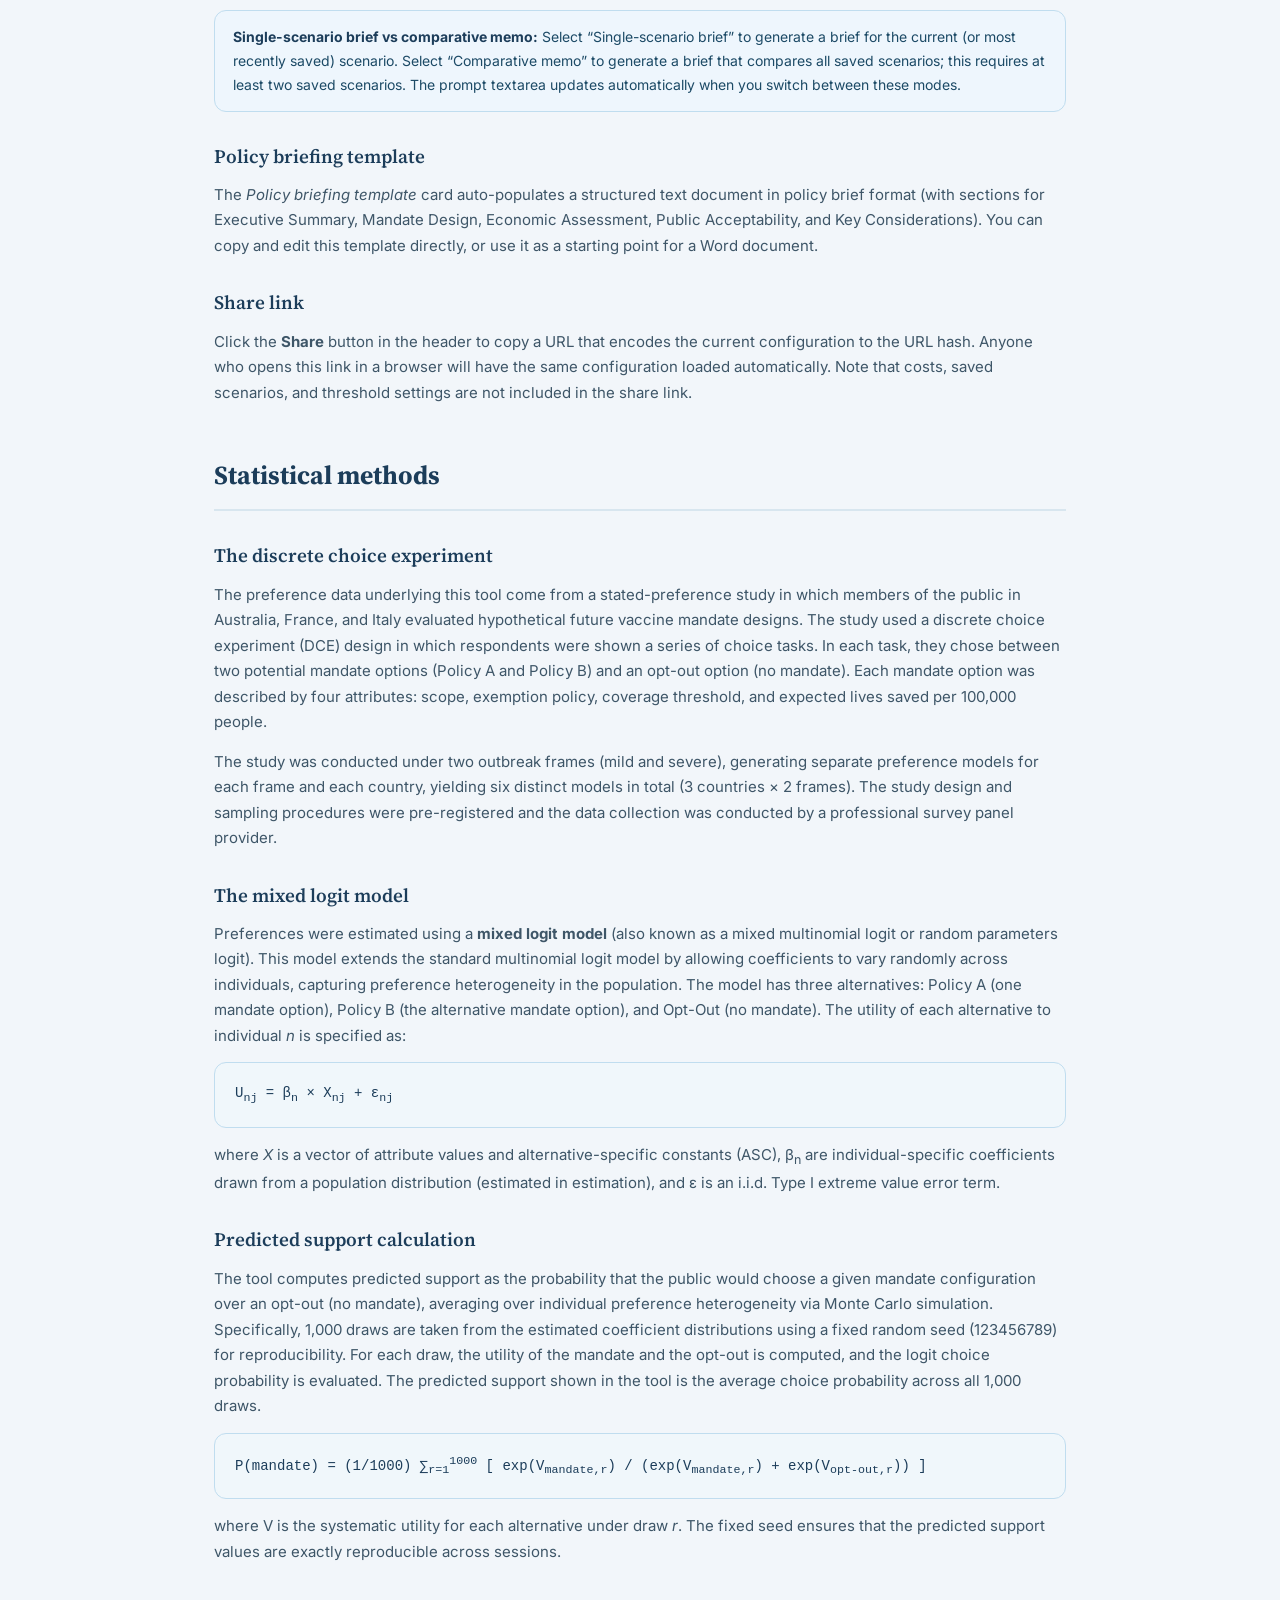
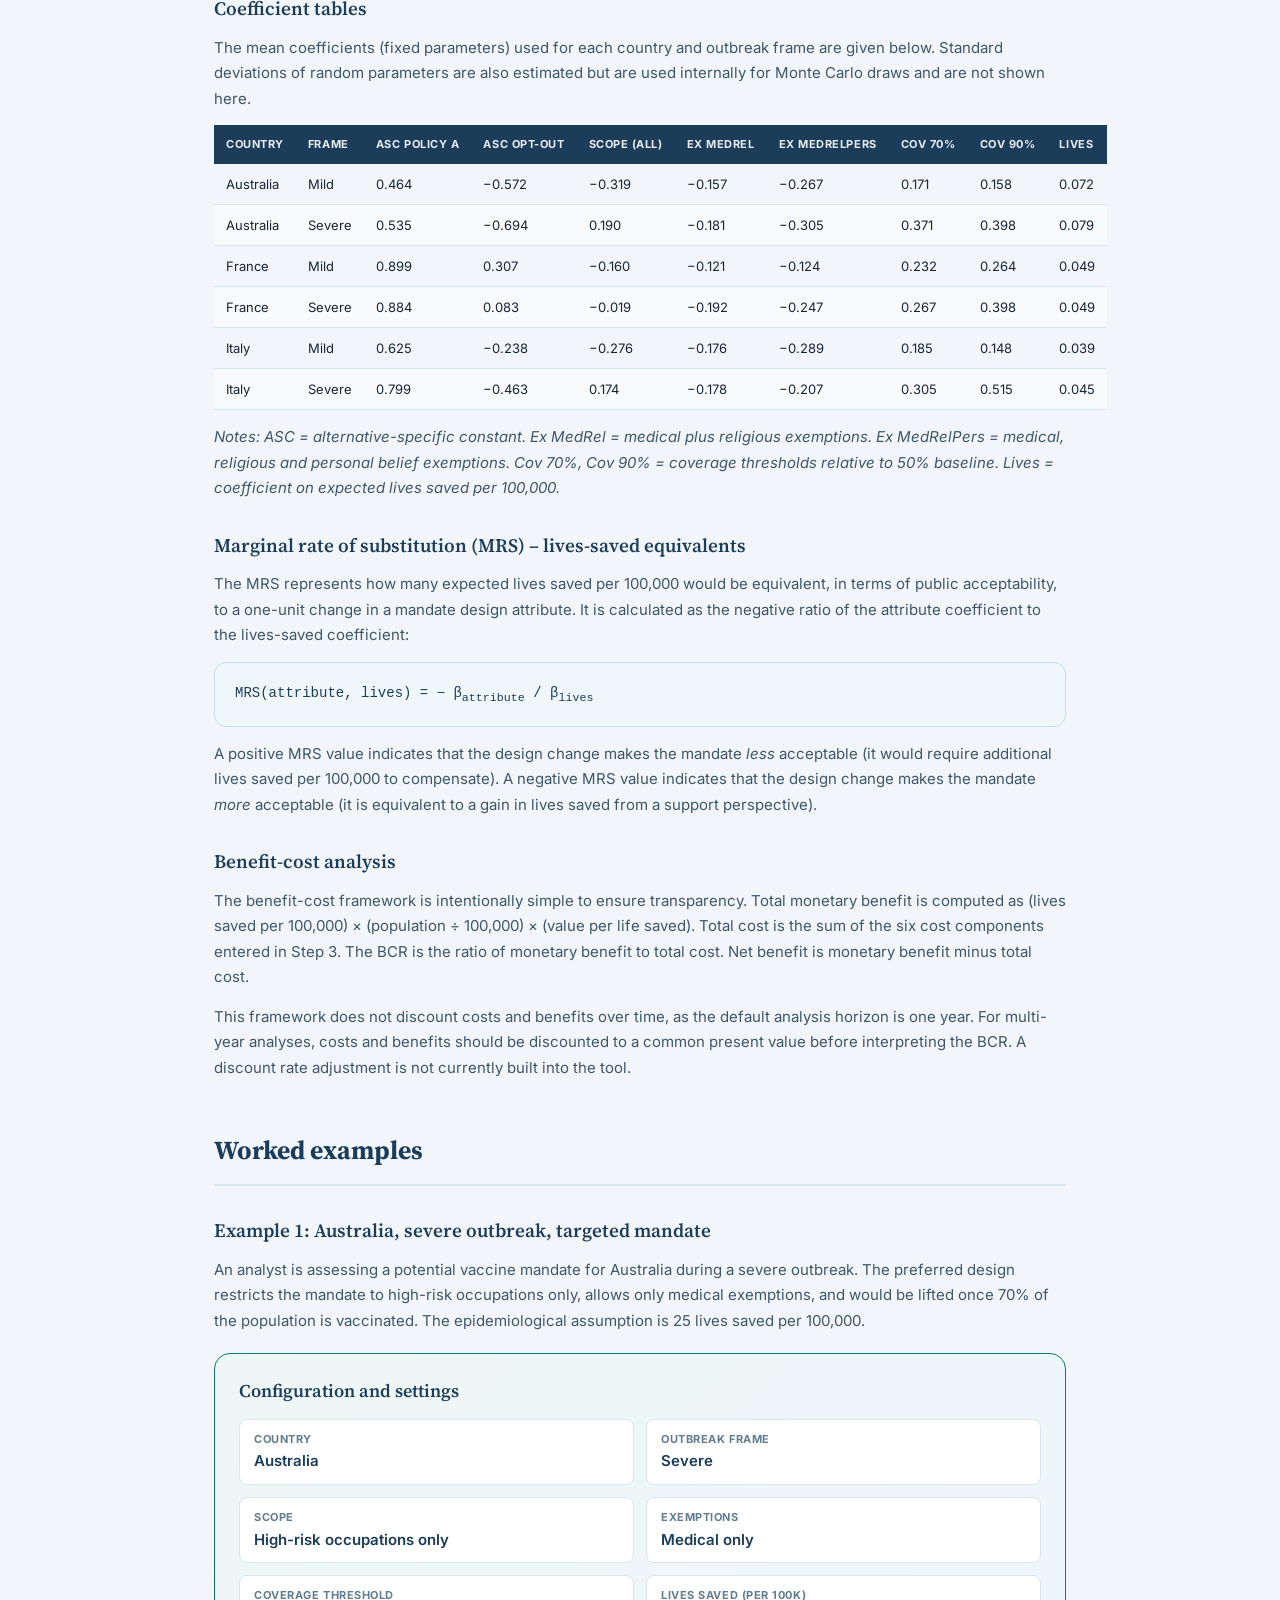
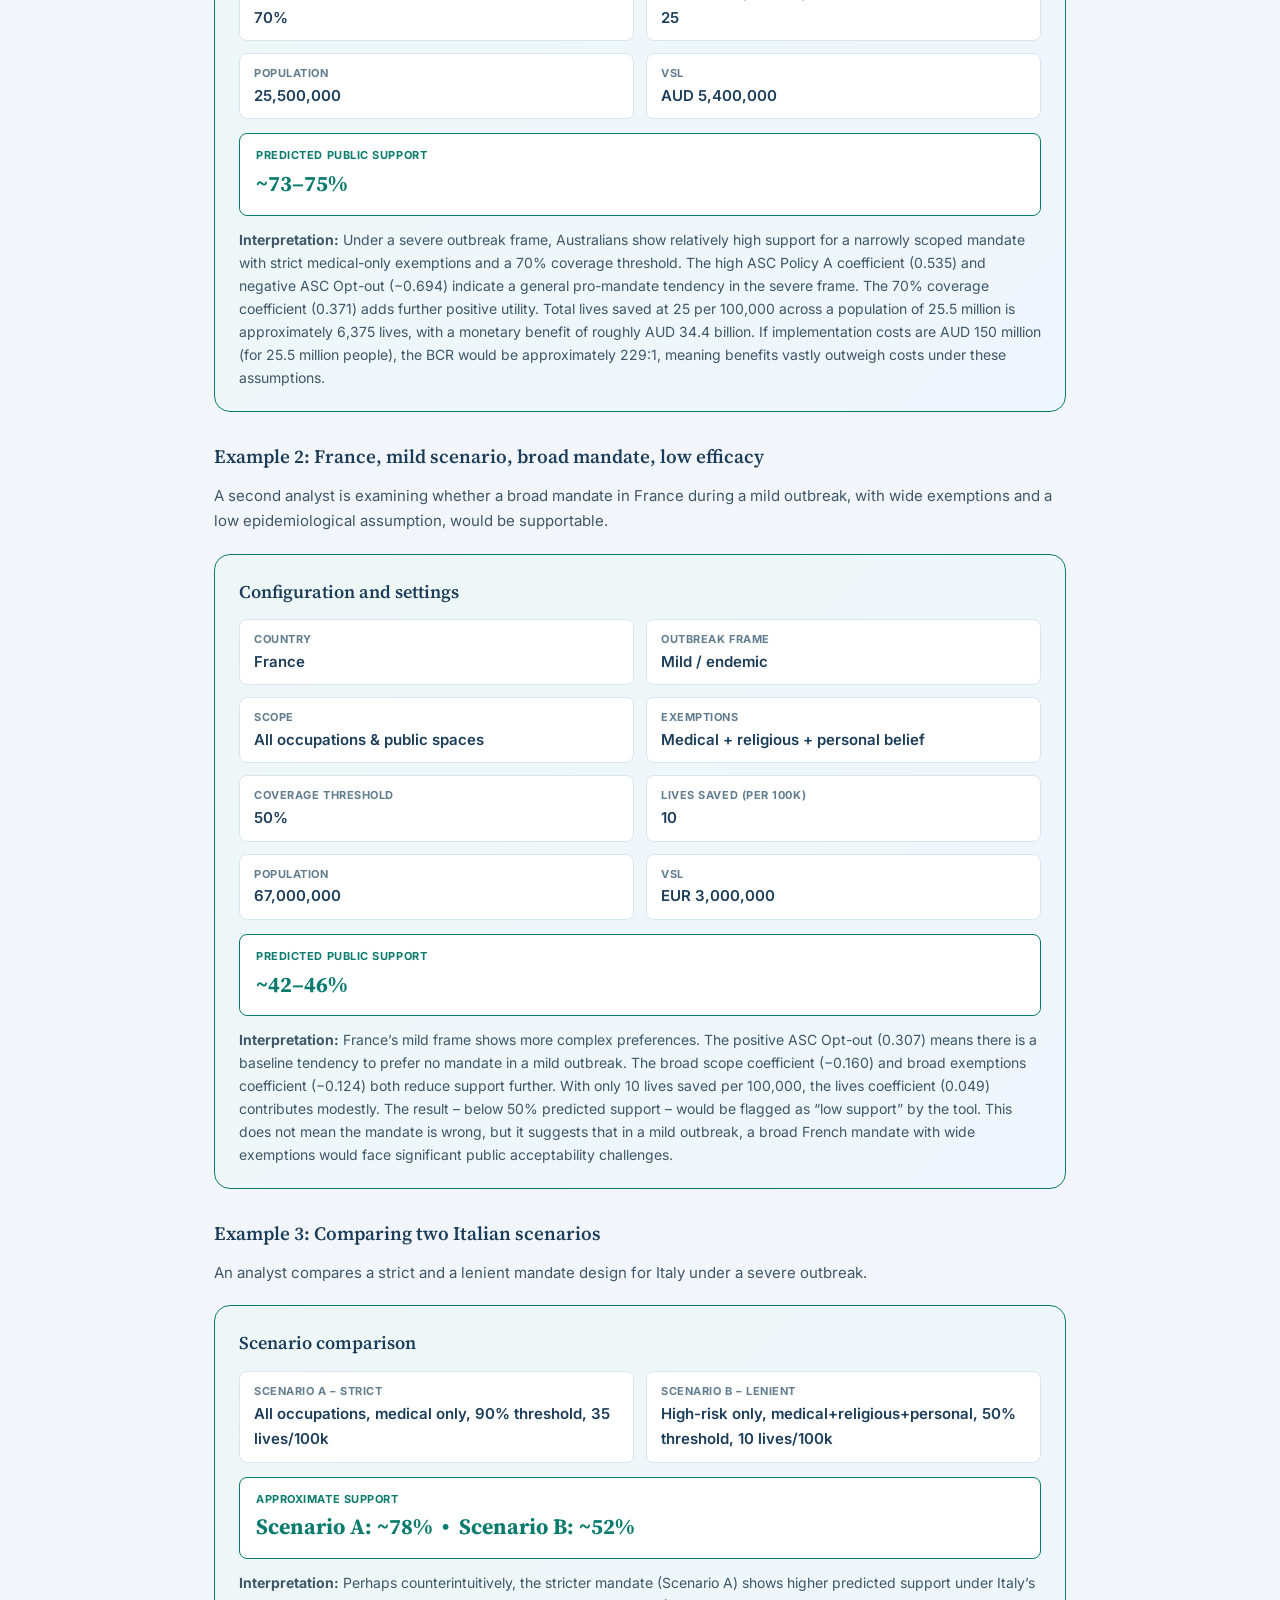
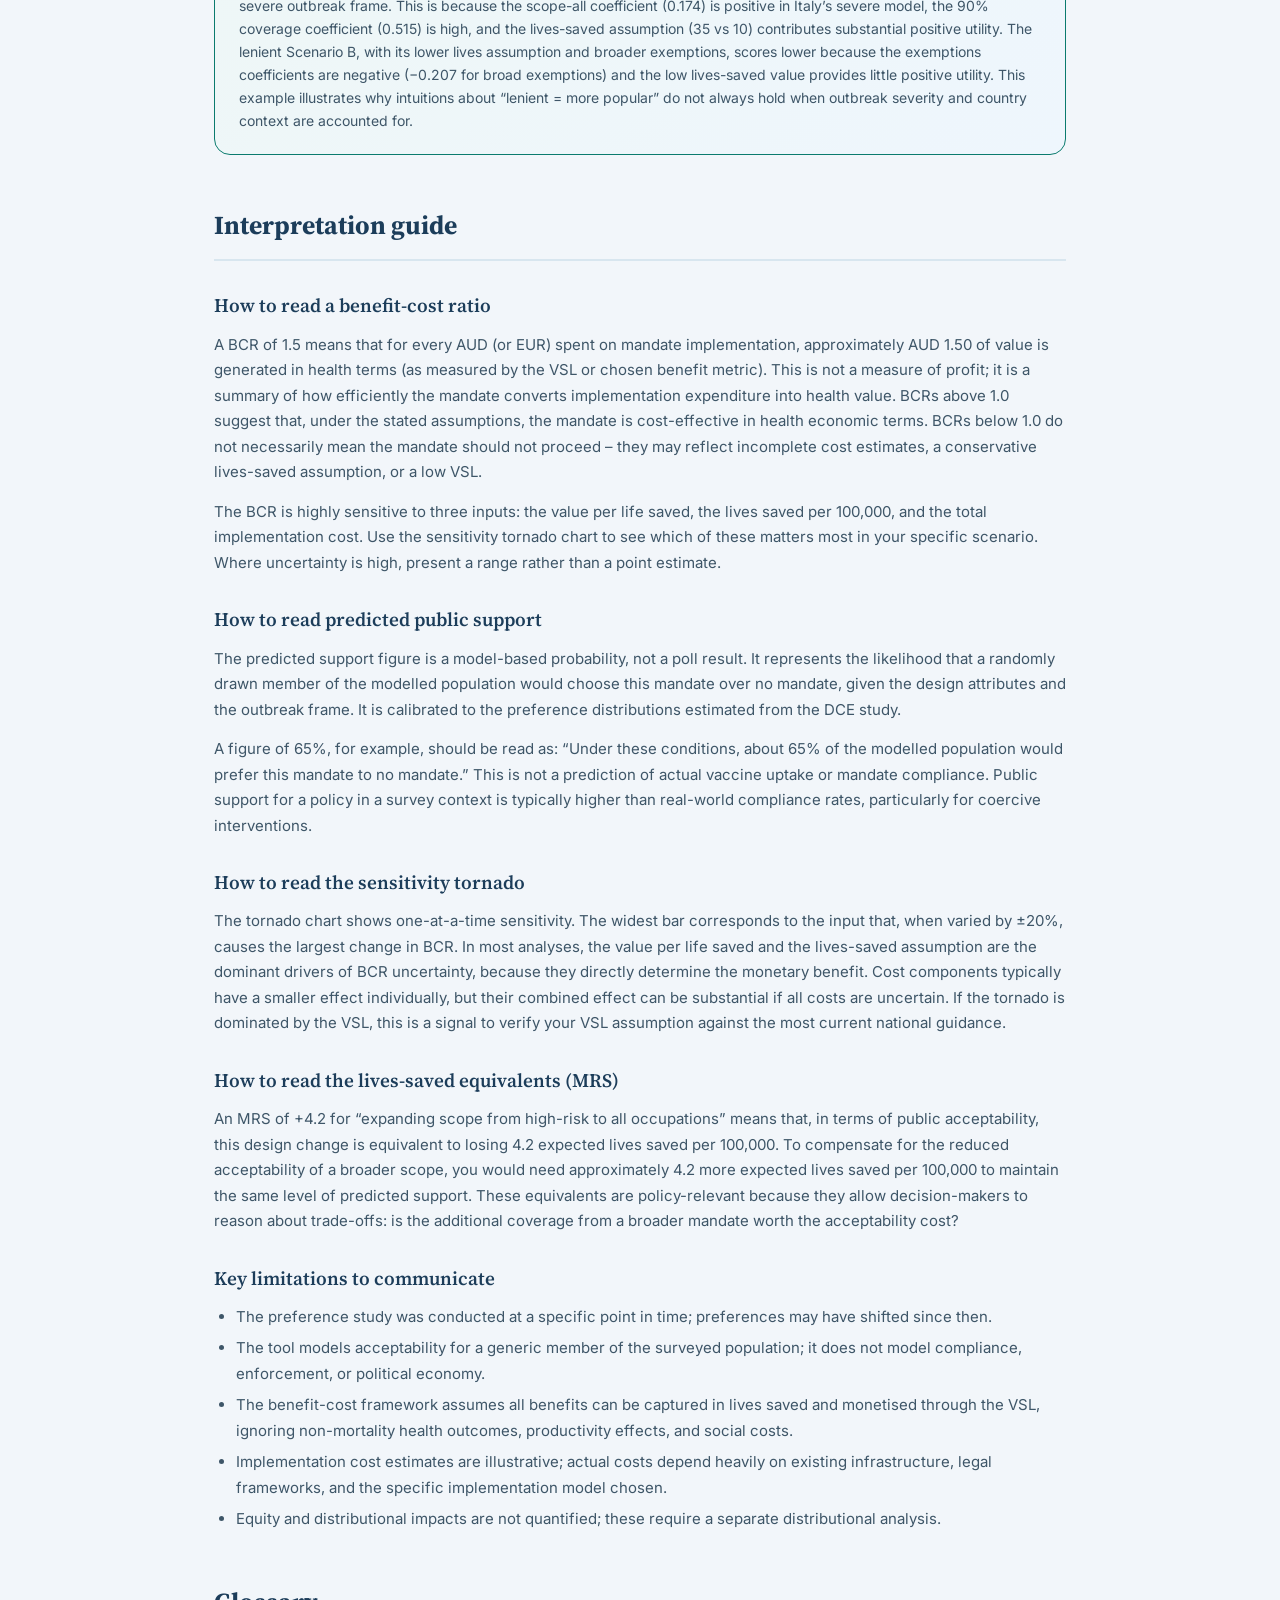
==== commit 9e185274: "Update technical-appendix.html" ====
--- a/technical-appendix.html
+++ b/technical-appendix.html
@@ -150,11 +150,11 @@
   <!-- ===== OVERVIEW ===== -->
   <section id="overview" class="doc-section anchor">
     <h2>What is eMANDEVAL Future?</h2>
-    <p>eMANDEVAL Future is a browser-based decision aid designed to help public health analysts, policy advisers, and government officials explore and evaluate potential future vaccine mandate designs. It is not a forecasting tool, and it does not produce legally binding recommendations. Instead, it provides a structured, evidence-informed framework for examining how different mandate configurations might perform across three key dimensions: <strong>public acceptability</strong>, <strong>epidemiological impact</strong>, and <strong>economic efficiency</strong>.</p>
-    <p>The tool is grounded in a discrete choice experiment (DCE) conducted with members of the public in Australia, France, and Italy. From this study, mixed logit preference models were estimated, and these models form the statistical backbone of the predicted support calculations in the tool. All other inputs &mdash; including population size, value per life saved, and implementation costs &mdash; are entered by the analyst and are intended to be indicative rather than definitive.</p>
+    <p>eMANDEVAL Future is a browser-based decision aid designed to help public health analysts and researchers explore and evaluate potential future vaccine mandate designs. It is not a forecasting tool, and it does not produce legally binding recommendations. Instead, it provides a structured, evidence-informed framework for examining how different mandate configurations might perform across three key dimensions: <strong>public acceptability</strong>, <strong>epidemiological impact</strong>, and <strong>economic efficiency</strong>.</p>
+    <p>The tool is grounded in a discrete choice experiment (DCE) conducted with members of the public in Australia, France, and Italy. From this study, mixed logit preference models were estimated, and these models form the statistical backbone of the predicted support calculations in the tool. All other inputs &ndash; including population size, value per life saved, and implementation costs &ndash; are entered by the analyst and are intended to be indicative rather than definitive.</p>
 
     <div class="tip-card">
-      <strong>Who is this tool for?</strong> The tool is designed for policy analysts, health economists, public health advisers, and researchers who need to explore mandate design options systematically. No statistical background is required to use it, although the worked examples and methods sections of this document will help you interpret results with appropriate nuance.
+      <strong>Who is this tool for?</strong> The tool is designed for policy analysts, health economists, and researchers who need to explore mandate design options systematically. No statistical background is required to use it, although the worked examples and methods sections of this document will help you interpret results with appropriate nuance.
     </div>
 
     <h3>What the tool can and cannot do</h3>
@@ -228,17 +228,17 @@
     <p>This is the number of people who would be subject to the mandate and exposed to its benefits. Default values when you click <em>Restore country defaults</em> are: Australia 25,500,000; France 67,000,000; Italy 60,000,000. You may enter any value appropriate to your analysis (e.g. a state or regional population).</p>
 
     <h3>Currency label</h3>
-    <p>A text label used in all monetary outputs (e.g. AUD, EUR). This is automatically set to AUD for Australia and EUR for France and Italy when you apply a configuration. It does not affect calculations &mdash; it is purely for display.</p>
+    <p>A text label used in all monetary outputs (e.g. AUD, EUR). This is automatically set to AUD for Australia and EUR for France and Italy when you apply a configuration. It does not affect calculations &ndash; it is purely for display.</p>
 
     <h3>Benefit metric</h3>
     <p>The benefit metric determines how the value of a life saved (or equivalent health gain) is expressed. The most common choice for government regulatory appraisal is the <strong>value of a statistical life (VSL)</strong>, which represents the aggregated willingness to pay for a marginal reduction in mortality risk across a defined population. The VSL is not the value of any individual&rsquo;s life; it is a population-level economic construct used in policy analysis.</p>
-    <p>Other options &mdash; VSLY (value of a statistical life-year), QALY, health system savings, and working days &mdash; are provided for sensitivity testing and comparative purposes. Switching the metric will prompt you to update the value per life saved to match.</p>
+    <p>Other options &ndash; VSLY (value of a statistical life-year), QALY, health system savings, and working days &ndash; are provided for sensitivity testing and comparative purposes. Switching the metric will prompt you to update the value per life saved to match.</p>
 
     <h3>Value per life saved</h3>
     <p>This is the monetary value attached to each life saved (or equivalent health gain). Recommended values for regulatory appraisal vary by country and are periodically updated by government bodies. The tool&rsquo;s default is AUD 5,400,000 (approximate mid-point Australian Government guidance). Use the <em>Value calibration</em> section to store an updated figure for your session.</p>
 
     <h3>Additional health metrics</h3>
-    <p>These optional fields allow the tool to display approximate figures for hospitalisations averted, ICU admissions averted, and working days saved alongside the main results. They do not affect the BCR calculation. Enter conversion ratios (e.g. hospitalisations averted per life saved) or override with direct per-100,000 inputs if you have specific epidemiological estimates.</p>
+    <p>These optional fields allow the tool to display approximate figures for hospitalisations averted, ICU admissions averted, and working days saved alongside the main results. They do not affect the BCR calculation. Enter conversion ratios (e.g., hospitalisations averted per life saved) or override with direct per-100,000 inputs if you have specific epidemiological estimates.</p>
 
     <h3>Traffic-light thresholds</h3>
     <p>The status chips (green/amber/red) that appear throughout the tool are based on support and BCR thresholds. Defaults are 50% and 70% for support, and 0.8 and 1.0 for BCR. You can adjust these to reflect your organisation&rsquo;s decision criteria and the settings are saved in your browser.</p>
@@ -259,7 +259,7 @@
     <p><strong>High-risk occupations only</strong> covers people in jobs with elevated exposure risk or critical public roles, such as healthcare workers, emergency responders, and aged-care staff. <strong>All occupations &amp; public spaces</strong> extends the mandate to anyone working or entering public venues including cinemas, shopping centres, restaurants, and public transport. Broader scope generally reduces predicted support.</p>
 
     <h3>Exemption policy</h3>
-    <p>Three levels of exemption are available. <strong>Medical only</strong> restricts exemptions to those with certified clinical reasons such as severe allergies. <strong>Medical + religious</strong> adds exemptions for documented religious beliefs with verification. <strong>Medical + religious + personal belief</strong> allows opt-outs on any of these grounds. Broader exemptions generally reduce the stringency of the mandate and affect predicted support &mdash; the direction varies by country and outbreak frame, as captured in the mixed logit coefficients.</p>
+    <p>Three levels of exemption are available. <strong>Medical only</strong> restricts exemptions to those with certified clinical reasons such as severe allergies. <strong>Medical + religious</strong> adds exemptions for documented religious beliefs with verification. <strong>Medical + religious + personal belief</strong> allows opt-outs on any of these grounds. Broader exemptions generally reduce the stringency of the mandate and affect predicted support &ndash; the direction varies by country and outbreak frame, as captured in the mixed logit coefficients.</p>
 
     <h3>Coverage threshold to lift the mandate</h3>
     <p>This is the vaccination coverage level at which the mandate would be lifted. Thresholds of 50%, 70%, and 90% are provided. A higher threshold implies a longer duration and greater reach of the mandate, which affects both public acceptability and implementation costs.</p>
@@ -274,7 +274,7 @@
     <p>The optional decision lens helps frame the analysis around a specific question, such as &ldquo;maximise public support subject to a minimum BCR&rdquo;. Selecting a lens generates tailored guidance text below the form and adapts the policy evaluation summary in the Results tab. It does not affect the underlying calculations.</p>
 
     <h3>Equity and distributional notes</h3>
-    <p>Use these fields to record which groups or sectors would be most affected by the mandate. These notes are saved with each scenario, included in Word exports, and injected into AI briefing prompts. Noting equity considerations here does not produce quantitative equity adjustments &mdash; that requires a separate distributional impact assessment.</p>
+    <p>Use these fields to record which groups or sectors would be most affected by the mandate. These notes are saved with each scenario, included in Word exports, and injected into AI briefing prompts. Noting equity considerations here does not produce quantitative equity adjustments &ndash; that requires a separate distributional impact assessment.</p>
   </section>
 
   <!-- ===== STEP 3 ===== -->
@@ -285,12 +285,12 @@
     <h3>Cost components</h3>
     <p>The tool uses six cost categories drawn from published implementation experience with vaccination mandates and related public health programmes:</p>
     <ul>
-      <li><strong>Digital systems &amp; infrastructure</strong> &mdash; Certification systems, vaccination registries, digital verification platforms. Typical range: 0.9&ndash;1.2 million per million population per year.</li>
-      <li><strong>Communications &amp; public information</strong> &mdash; Public awareness campaigns, information materials, helplines. Typical range: 0.6&ndash;0.8 million per million per year.</li>
-      <li><strong>Enforcement &amp; compliance</strong> &mdash; Inspection, penalties administration, legal proceedings. This is typically the largest component. Typical range: 1.4&ndash;1.8 million per million per year.</li>
-      <li><strong>Adverse-event monitoring &amp; compensation</strong> &mdash; Pharmacovigilance, no-fault compensation schemes, claims processing. Typical range: 1.6&ndash;2.2 million per million per year.</li>
-      <li><strong>Administration &amp; programme management</strong> &mdash; Policy development, legal work, inter-agency coordination. Typical range: 0.6&ndash;0.8 million per million per year.</li>
-      <li><strong>Other mandate-specific costs</strong> &mdash; Any additional costs directly attributable to the mandate that do not fit the above categories.</li>
+      <li><strong>Digital systems &amp; infrastructure</strong> &ndash; Certification systems, vaccination registries, digital verification platforms. Typical range: 0.9&ndash;1.2 million per million population per year.</li>
+      <li><strong>Communications &amp; public information</strong> &ndash; Public awareness campaigns, information materials, helplines. Typical range: 0.6&ndash;0.8 million per million per year.</li>
+      <li><strong>Enforcement &amp; compliance</strong> &ndash; Inspection, penalties administration, legal proceedings. This is typically the largest component. Typical range: 1.4&ndash;1.8 million per million per year.</li>
+      <li><strong>Adverse-event monitoring &amp; compensation</strong> &ndash; Pharmacovigilance, no-fault compensation schemes, claims processing. Typical range: 1.6&ndash;2.2 million per million per year.</li>
+      <li><strong>Administration &amp; programme management</strong> &ndash; Policy development, legal work, inter-agency coordination. Typical range: 0.6&ndash;0.8 million per million per year.</li>
+      <li><strong>Other mandate-specific costs</strong> &ndash; Any additional costs directly attributable to the mandate that do not fit the above categories.</li>
     </ul>
     <div class="tip-card">
       <strong>Tip:</strong> Click <strong>Load default costs</strong> after applying a configuration in Step 2 to populate evidence-based starting values scaled to your country, population, and analysis horizon. These defaults are illustrative starting points, not official government estimates.
@@ -307,12 +307,12 @@
 
     <h3>Headline metric tiles</h3>
     <ul>
-      <li><strong>Total lives saved</strong> &mdash; Calculated as (lives saved per 100,000) &times; (population &divide; 100,000). This is a direct scaling of your epidemiological input, not a model-predicted figure.</li>
-      <li><strong>Monetary benefit</strong> &mdash; Total lives saved &times; value per life saved. This is the gross monetary value of the expected health gain.</li>
-      <li><strong>Total cost</strong> &mdash; Sum of all implementation cost components entered in Step 3.</li>
-      <li><strong>Net benefit</strong> &mdash; Monetary benefit minus total cost. A positive net benefit suggests the intervention generates more value than it costs, given the assumptions used.</li>
-      <li><strong>Benefit-cost ratio (BCR)</strong> &mdash; Monetary benefit &divide; total cost. A BCR above 1.0 means each unit of spending generates more than one unit of benefit value. A BCR below 1.0 does not necessarily mean the mandate is unjustifiable &mdash; it may reflect conservative cost assumptions or a low lives-saved estimate.</li>
-      <li><strong>Predicted public support</strong> &mdash; The model-based probability that the public would choose this mandate over no mandate, expressed as a percentage. See the Methods section for technical details.</li>
+      <li><strong>Total lives saved</strong> &ndash; Calculated as (lives saved per 100,000) &times; (population &divide; 100,000). This is a direct scaling of your epidemiological input, not a model-predicted figure.</li>
+      <li><strong>Monetary benefit</strong> &ndash; Total lives saved &times; value per life saved. This is the gross monetary value of the expected health gain.</li>
+      <li><strong>Total cost</strong> &ndash; Sum of all implementation cost components entered in Step 3.</li>
+      <li><strong>Net benefit</strong> &ndash; Monetary benefit minus total cost. A positive net benefit suggests the intervention generates more value than it costs, given the assumptions used.</li>
+      <li><strong>Benefit-cost ratio (BCR)</strong> &ndash; Monetary benefit &divide; total cost. A BCR above 1.0 means each unit of spending generates more than one unit of benefit value. A BCR below 1.0 does not necessarily mean the mandate is unjustifiable &ndash; it may reflect conservative cost assumptions or a low lives-saved estimate.</li>
+      <li><strong>Predicted public support</strong> &ndash; The model-based probability that the public would choose this mandate over no mandate, expressed as a percentage. See the Methods section for technical details.</li>
     </ul>
 
     <h3>Status chips</h3>
@@ -324,7 +324,7 @@
     <h3>Charts</h3>
 
     <h4>Benefit-cost profile (bar chart)</h4>
-    <p>Shows the three monetary quantities &mdash; total benefit, total cost, and net benefit &mdash; as colour-coded bars. Green bars represent positive values (benefit, positive net benefit); red represents cost or negative net benefit. The y-axis is labelled with the currency selected in Step 1.</p>
+    <p>Shows the three monetary quantities &ndash; total benefit, total cost, and net benefit &ndash; as colour-coded bars. Green bars represent positive values (benefit, positive net benefit); red represents cost or negative net benefit. The y-axis is labelled with the currency selected in Step 1.</p>
 
     <h4>Predicted public support (bar chart)</h4>
     <p>Shows the predicted split between the share of the population expected to support the mandate (&ldquo;Support mandate&rdquo;) and the share expected to prefer no mandate (&ldquo;Opt-out&rdquo;). The colour of the support bar reflects the threshold assessment: teal = high support, amber = medium, red = low.</p>
@@ -354,10 +354,10 @@
 
     <h3>Exports</h3>
     <ul>
-      <li><strong>CSV</strong> &mdash; A comma-separated file of all saved scenarios suitable for analysis in Excel or R.</li>
-      <li><strong>Excel-readable</strong> &mdash; The same file with an .xlsx.csv extension for immediate opening in Excel.</li>
-      <li><strong>Word briefing</strong> &mdash; A structured .doc file containing a formatted scenario-by-scenario brief for each saved scenario, suitable for opening in Microsoft Word.</li>
-      <li><strong>Print / PDF</strong> &mdash; Opens the browser&rsquo;s print dialogue with a clean print stylesheet applied. The navigation, banners, and form tabs are hidden; only the results are printed.</li>
+      <li><strong>CSV</strong> &ndash; A comma-separated file of all saved scenarios suitable for analysis in Excel or R.</li>
+      <li><strong>Excel-readable</strong> &ndash; The same file with an .xlsx.csv extension for immediate opening in Excel.</li>
+      <li><strong>Word briefing</strong> &ndash; A structured .doc file containing a formatted scenario-by-scenario brief for each saved scenario, suitable for opening in Microsoft Word.</li>
+      <li><strong>Print / PDF</strong> &ndash; Opens the browser&rsquo;s print dialogue with a clean print stylesheet applied. The navigation, banners, and form tabs are hidden; only the results are printed.</li>
     </ul>
 
     <h3>Scenario briefing text</h3>
@@ -370,7 +370,7 @@
     <p>This tab provides tools for generating and exporting formal policy briefings.</p>
 
     <h3>Generating a briefing with ChatGPT or Microsoft Copilot</h3>
-    <p>The tool automatically constructs a detailed prompt from your current configuration, settings, costs, and saved scenarios. You do not need to write or edit the prompt &mdash; it is ready to use. Click <strong>Open ChatGPT</strong> or <strong>Open Microsoft Copilot</strong> to copy the prompt to your clipboard and open the AI assistant in a new browser tab. Paste the prompt using Ctrl+V (Windows) or Cmd+V (Mac). The AI will produce a formal policy brief in continuous prose based on your data.</p>
+    <p>The tool automatically constructs a detailed prompt from your current configuration, settings, costs, and saved scenarios. You do not need to write or edit the prompt &ndash; it is ready to use. Click <strong>Open ChatGPT</strong> or <strong>Open Microsoft Copilot</strong> to copy the prompt to your clipboard and open the AI assistant in a new browser tab. Paste the prompt using Ctrl+V (Windows) or Cmd+V (Mac). The AI will produce a formal policy brief in continuous prose based on your data.</p>
 
     <div class="tip-card">
       <strong>Single-scenario brief vs comparative memo:</strong> Select &ldquo;Single-scenario brief&rdquo; to generate a brief for the current (or most recently saved) scenario. Select &ldquo;Comparative memo&rdquo; to generate a brief that compares all saved scenarios; this requires at least two saved scenarios. The prompt textarea updates automatically when you switch between these modes.
@@ -424,7 +424,7 @@
 
     <p><em>Notes: ASC = alternative-specific constant. Ex MedRel = medical plus religious exemptions. Ex MedRelPers = medical, religious and personal belief exemptions. Cov 70%, Cov 90% = coverage thresholds relative to 50% baseline. Lives = coefficient on expected lives saved per 100,000.</em></p>
 
-    <h3>Marginal rate of substitution (MRS) &mdash; lives-saved equivalents</h3>
+    <h3>Marginal rate of substitution (MRS) &ndash; lives-saved equivalents</h3>
     <p>The MRS represents how many expected lives saved per 100,000 would be equivalent, in terms of public acceptability, to a one-unit change in a mandate design attribute. It is calculated as the negative ratio of the attribute coefficient to the lives-saved coefficient:</p>
     <div class="formula-card">
       MRS(attribute, lives) = &minus; &beta;<sub>attribute</sub> / &beta;<sub>lives</sub>
@@ -484,7 +484,7 @@
         <div class="value">~42&ndash;46%</div>
       </div>
       <div class="example-interp">
-        <strong>Interpretation:</strong> France&rsquo;s mild frame shows more complex preferences. The positive ASC Opt-out (0.307) means there is a baseline tendency to prefer no mandate in a mild outbreak. The broad scope coefficient (&minus;0.160) and broad exemptions coefficient (&minus;0.124) both reduce support further. With only 10 lives saved per 100,000, the lives coefficient (0.049) contributes modestly. The result &mdash; below 50% predicted support &mdash; would be flagged as &ldquo;low support&rdquo; by the tool. This does not mean the mandate is wrong, but it suggests that in a mild outbreak, a broad French mandate with wide exemptions would face significant public acceptability challenges.
+        <strong>Interpretation:</strong> France&rsquo;s mild frame shows more complex preferences. The positive ASC Opt-out (0.307) means there is a baseline tendency to prefer no mandate in a mild outbreak. The broad scope coefficient (&minus;0.160) and broad exemptions coefficient (&minus;0.124) both reduce support further. With only 10 lives saved per 100,000, the lives coefficient (0.049) contributes modestly. The result &ndash; below 50% predicted support &ndash; would be flagged as &ldquo;low support&rdquo; by the tool. This does not mean the mandate is wrong, but it suggests that in a mild outbreak, a broad French mandate with wide exemptions would face significant public acceptability challenges.
       </div>
     </div>
 
@@ -494,8 +494,8 @@
     <div class="example-box">
       <h4>Scenario comparison</h4>
       <div class="example-row">
-        <div class="example-kv"><div class="label">Scenario A &mdash; Strict</div><div class="value">All occupations, medical only, 90% threshold, 35 lives/100k</div></div>
-        <div class="example-kv"><div class="label">Scenario B &mdash; Lenient</div><div class="value">High-risk only, medical+religious+personal, 50% threshold, 10 lives/100k</div></div>
+        <div class="example-kv"><div class="label">Scenario A &ndash; Strict</div><div class="value">All occupations, medical only, 90% threshold, 35 lives/100k</div></div>
+        <div class="example-kv"><div class="label">Scenario B &ndash; Lenient</div><div class="value">High-risk only, medical+religious+personal, 50% threshold, 10 lives/100k</div></div>
       </div>
       <div class="example-result">
         <div class="label">Approximate support</div>
@@ -512,7 +512,7 @@
     <h2>Interpretation guide</h2>
 
     <h3>How to read a benefit-cost ratio</h3>
-    <p>A BCR of 1.5 means that for every AUD (or EUR) spent on mandate implementation, approximately AUD 1.50 of value is generated in health terms (as measured by the VSL or chosen benefit metric). This is not a measure of profit; it is a summary of how efficiently the mandate converts implementation expenditure into health value. BCRs above 1.0 suggest that, under the stated assumptions, the mandate is cost-effective in health economic terms. BCRs below 1.0 do not necessarily mean the mandate should not proceed &mdash; they may reflect incomplete cost estimates, a conservative lives-saved assumption, or a low VSL.</p>
+    <p>A BCR of 1.5 means that for every AUD (or EUR) spent on mandate implementation, approximately AUD 1.50 of value is generated in health terms (as measured by the VSL or chosen benefit metric). This is not a measure of profit; it is a summary of how efficiently the mandate converts implementation expenditure into health value. BCRs above 1.0 suggest that, under the stated assumptions, the mandate is cost-effective in health economic terms. BCRs below 1.0 do not necessarily mean the mandate should not proceed &ndash; they may reflect incomplete cost estimates, a conservative lives-saved assumption, or a low VSL.</p>
     <p>The BCR is highly sensitive to three inputs: the value per life saved, the lives saved per 100,000, and the total implementation cost. Use the sensitivity tornado chart to see which of these matters most in your specific scenario. Where uncertainty is high, present a range rather than a point estimate.</p>
 
     <h3>How to read predicted public support</h3>
@@ -581,7 +581,7 @@
 </div>
 
 <footer class="doc-footer">
-  eMANDEVAL Future v3.1.0 &mdash; Technical Appendix &amp; User Guide &mdash;
+  eMANDEVAL Future v3.1.0 &ndash; Technical Appendix &amp; User Guide &ndash;
   <a href="index.html">Return to tool</a>
 </footer>
 
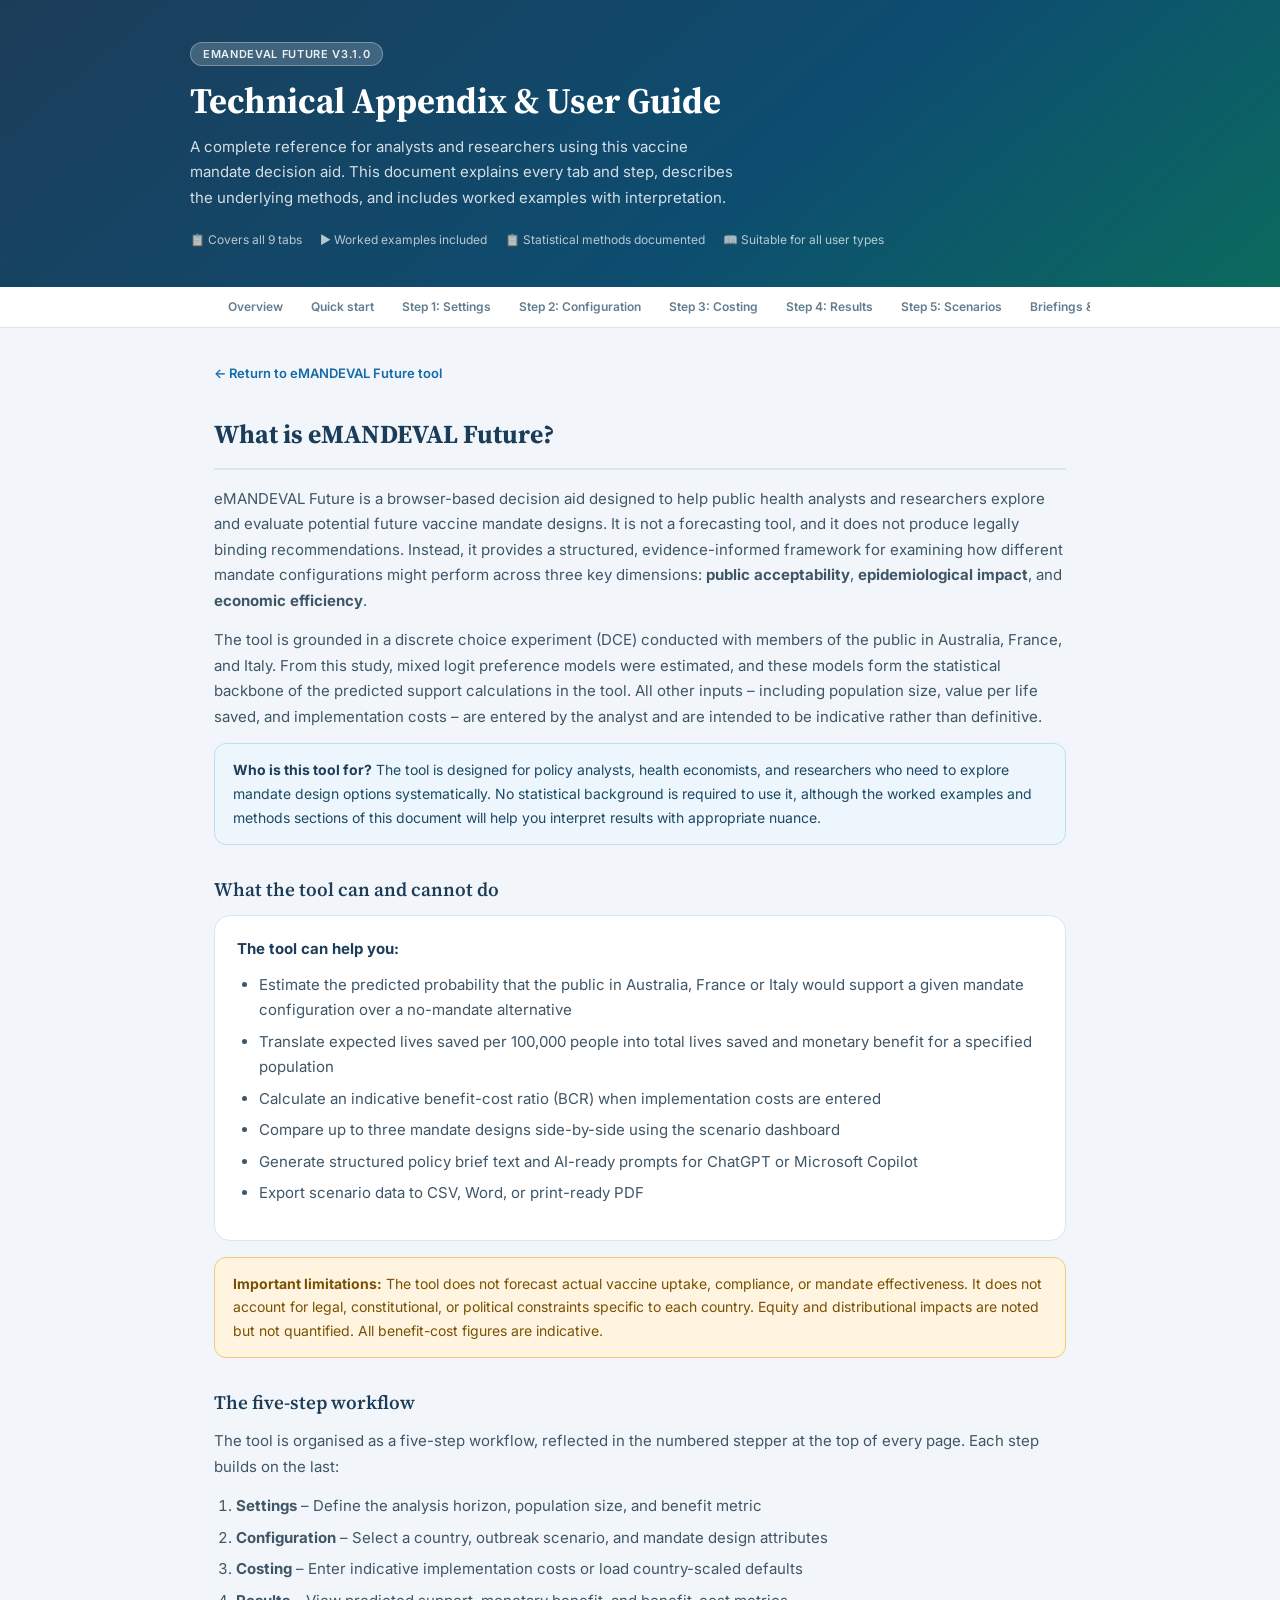
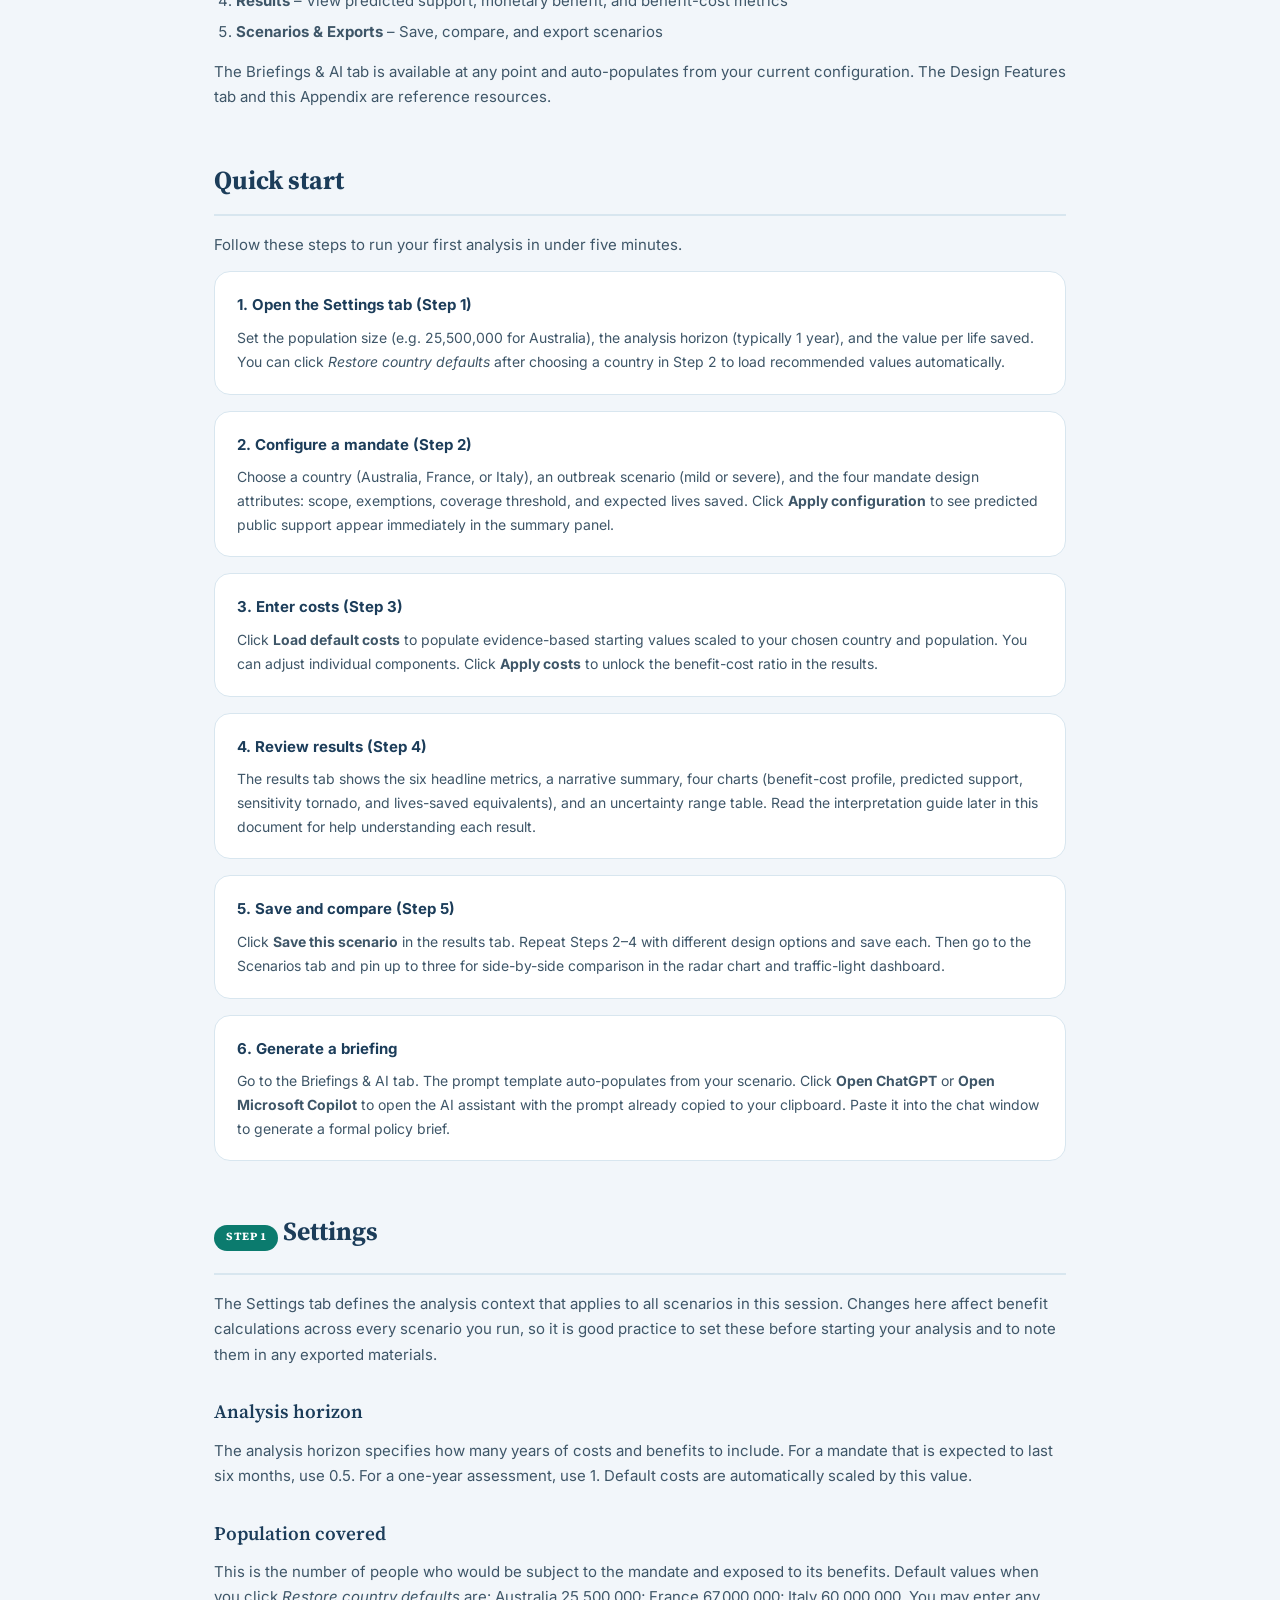
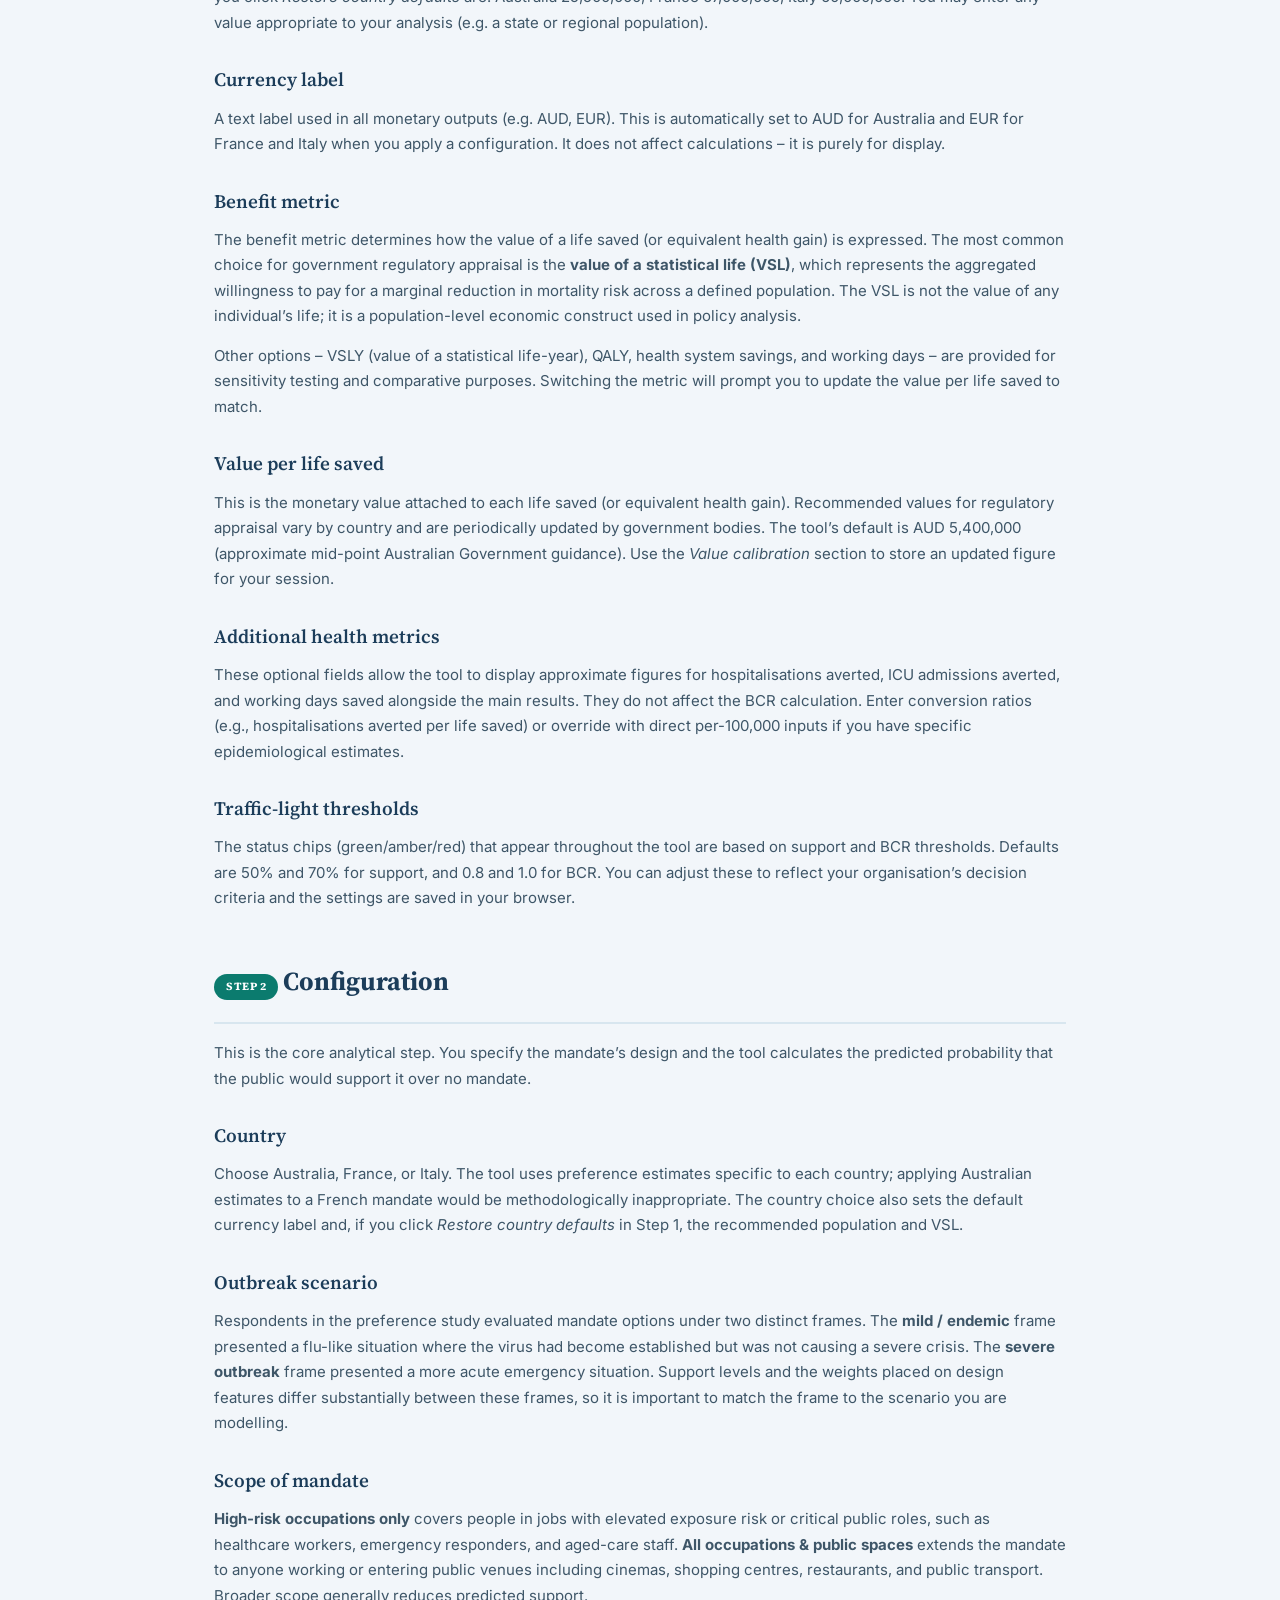
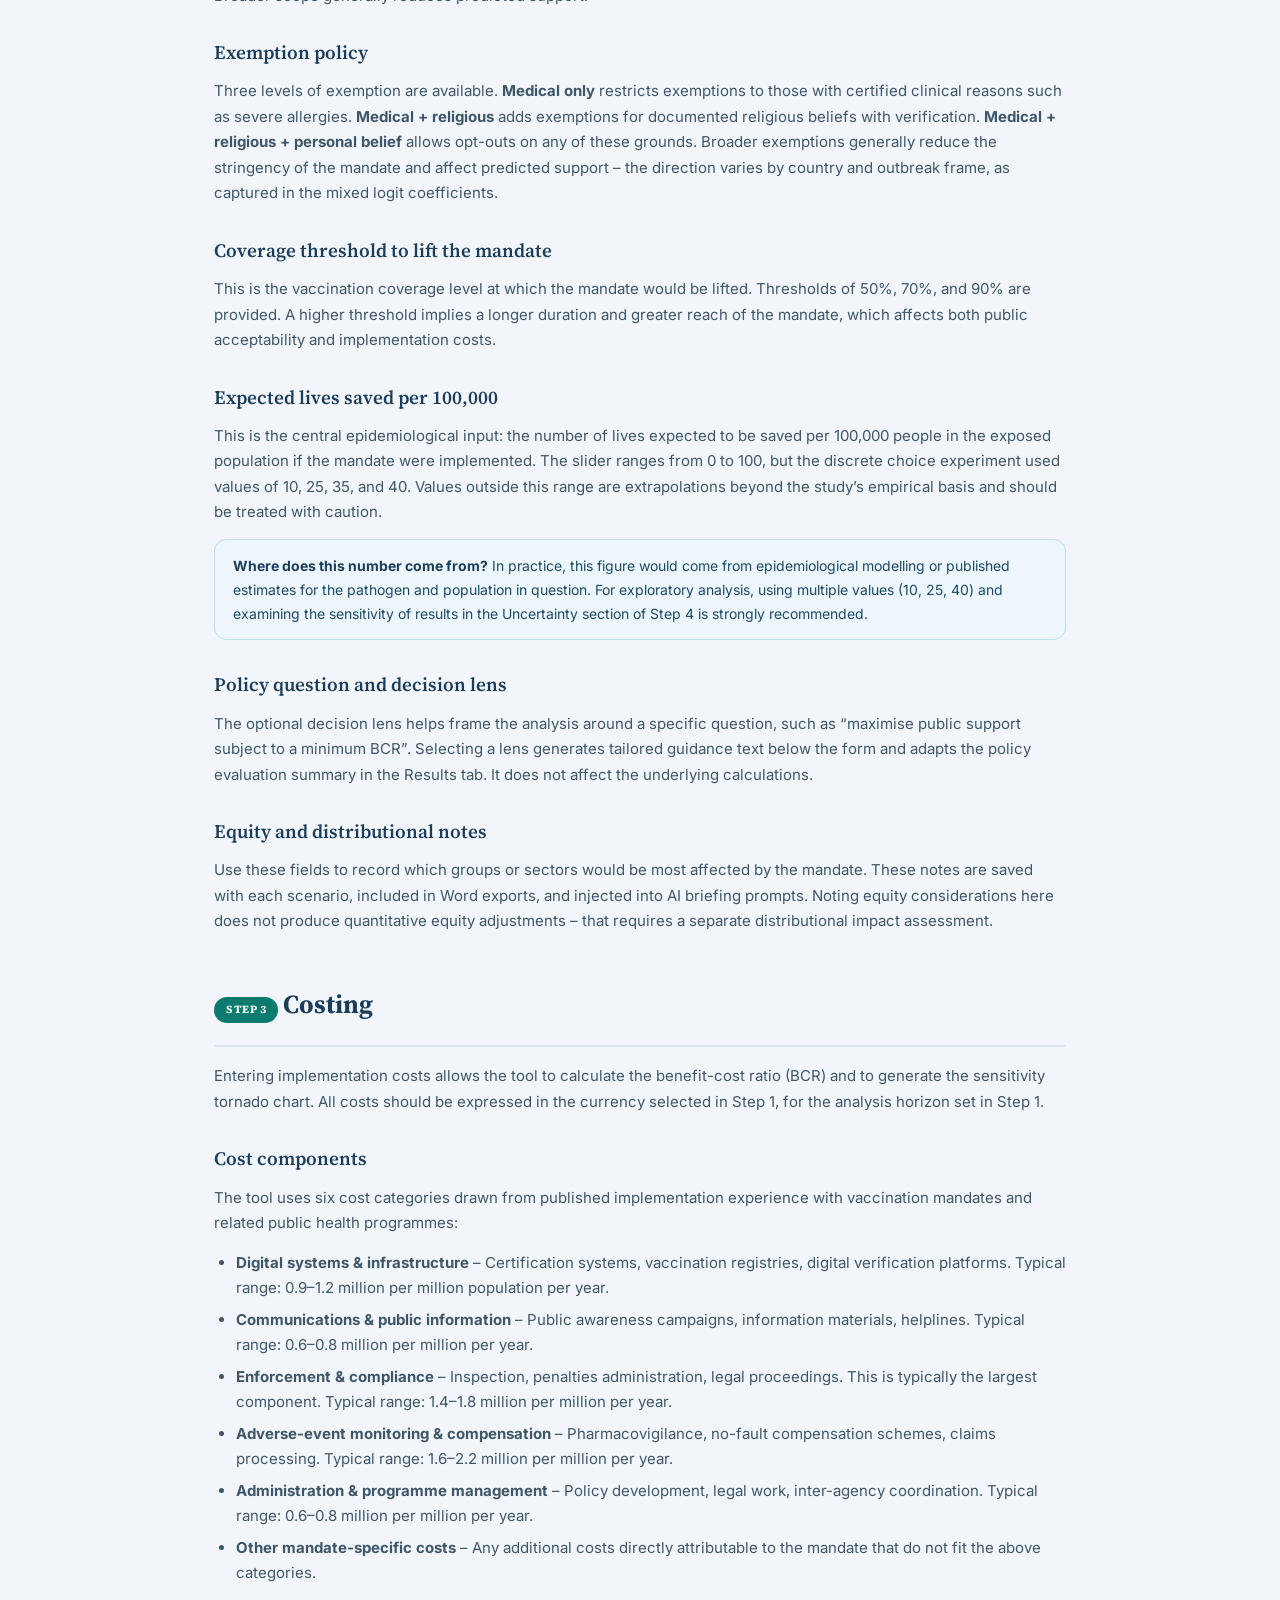
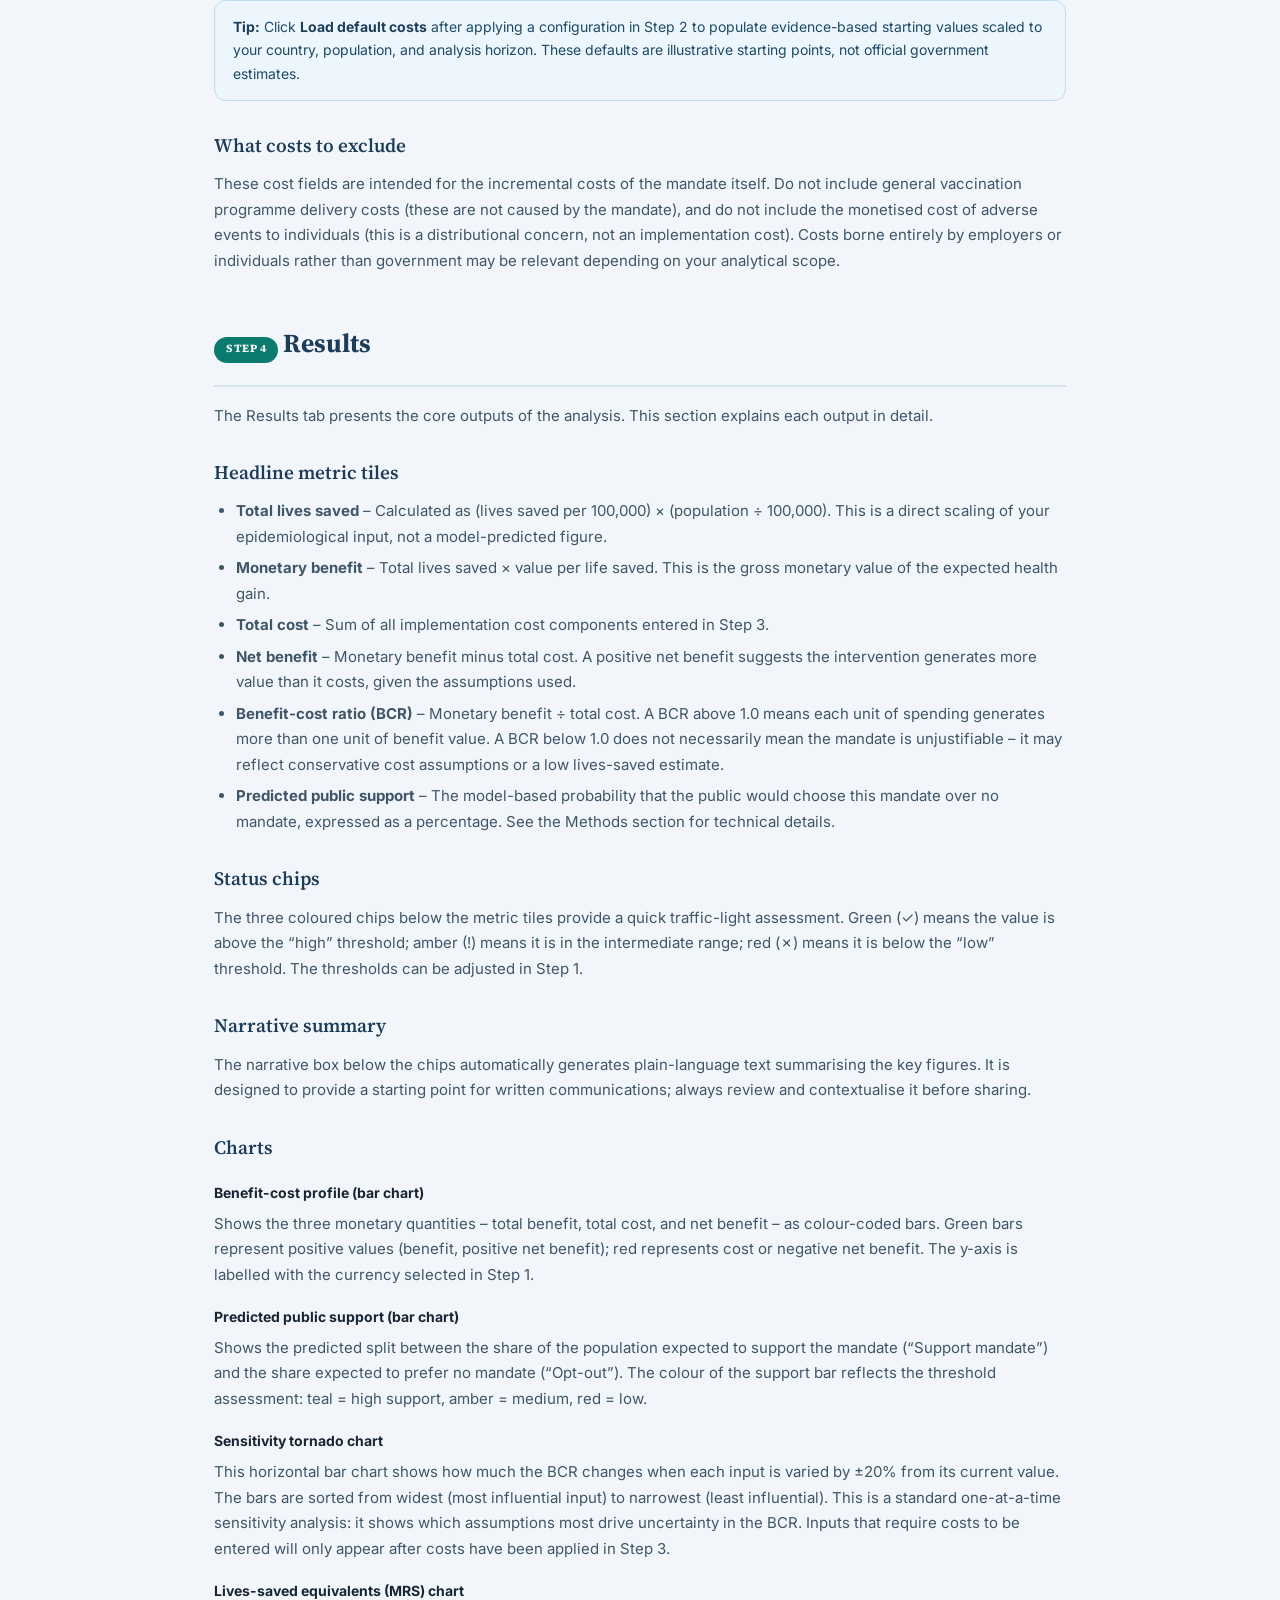
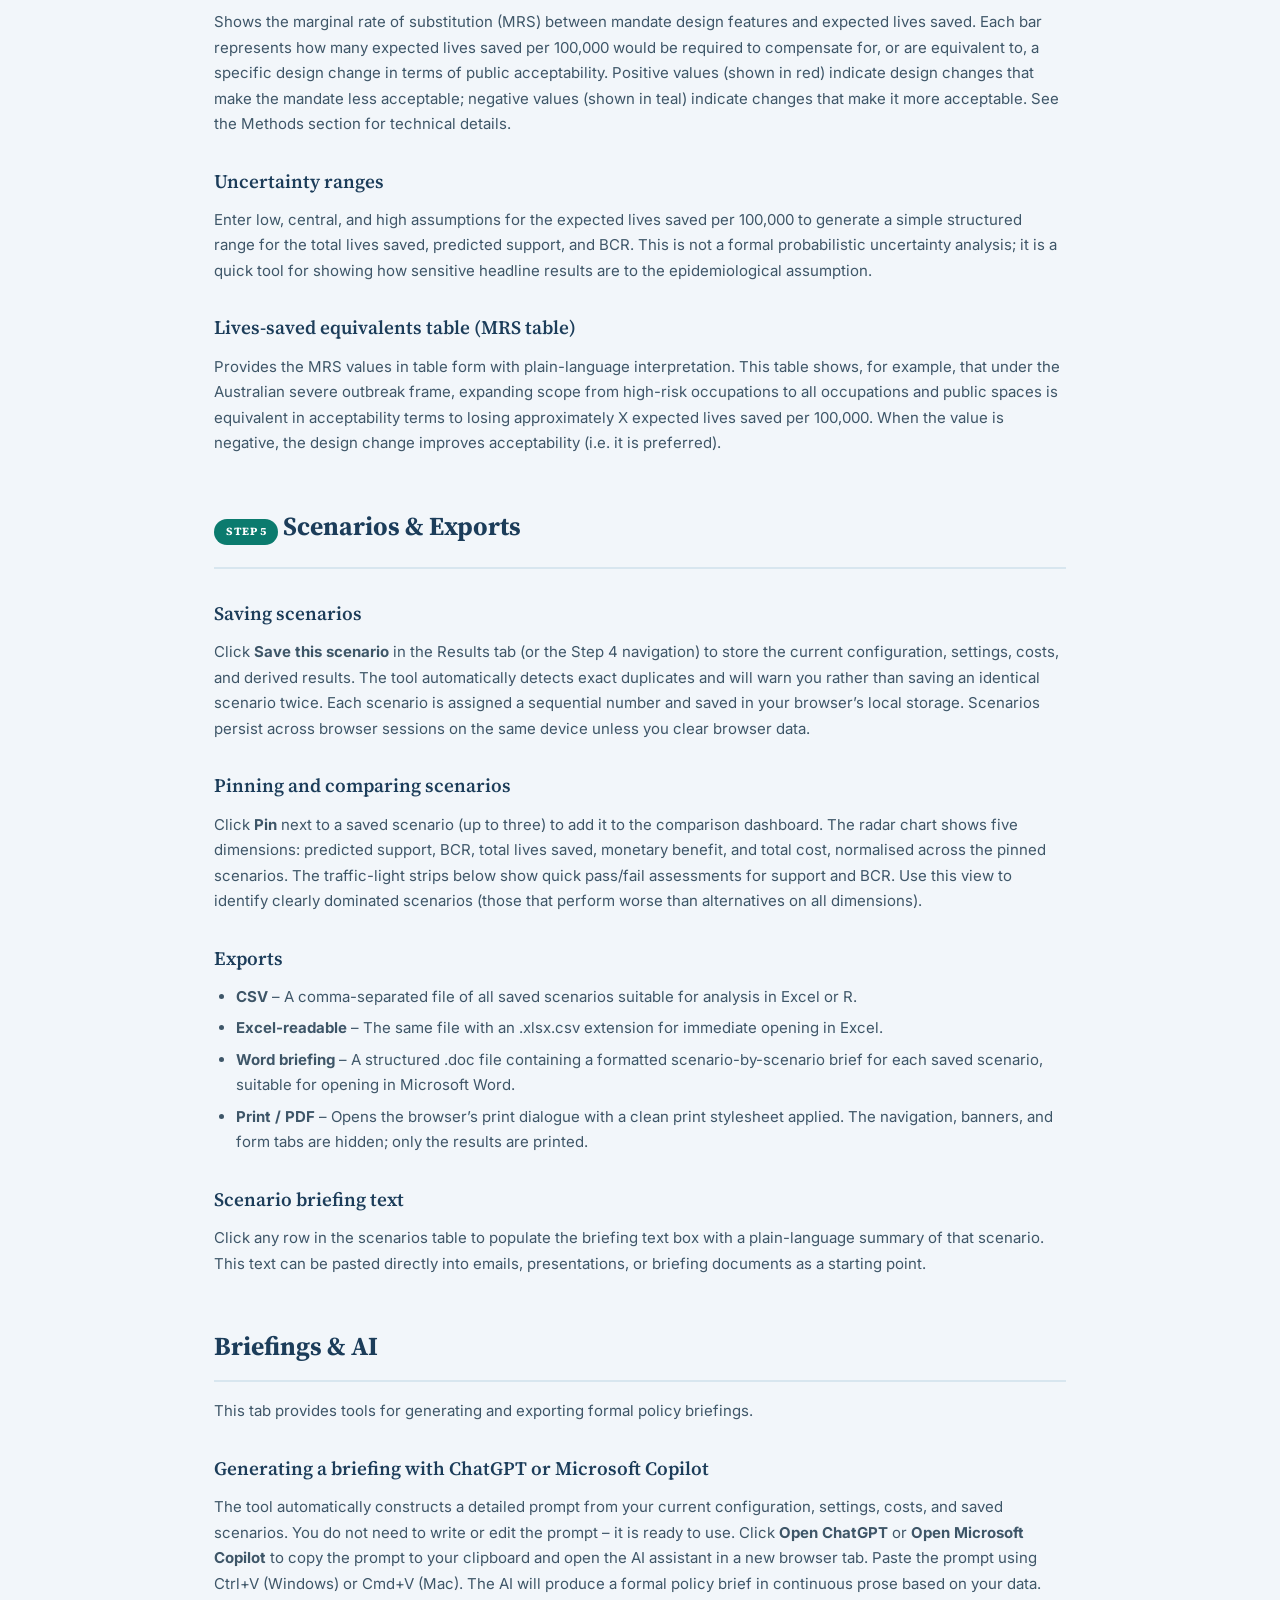
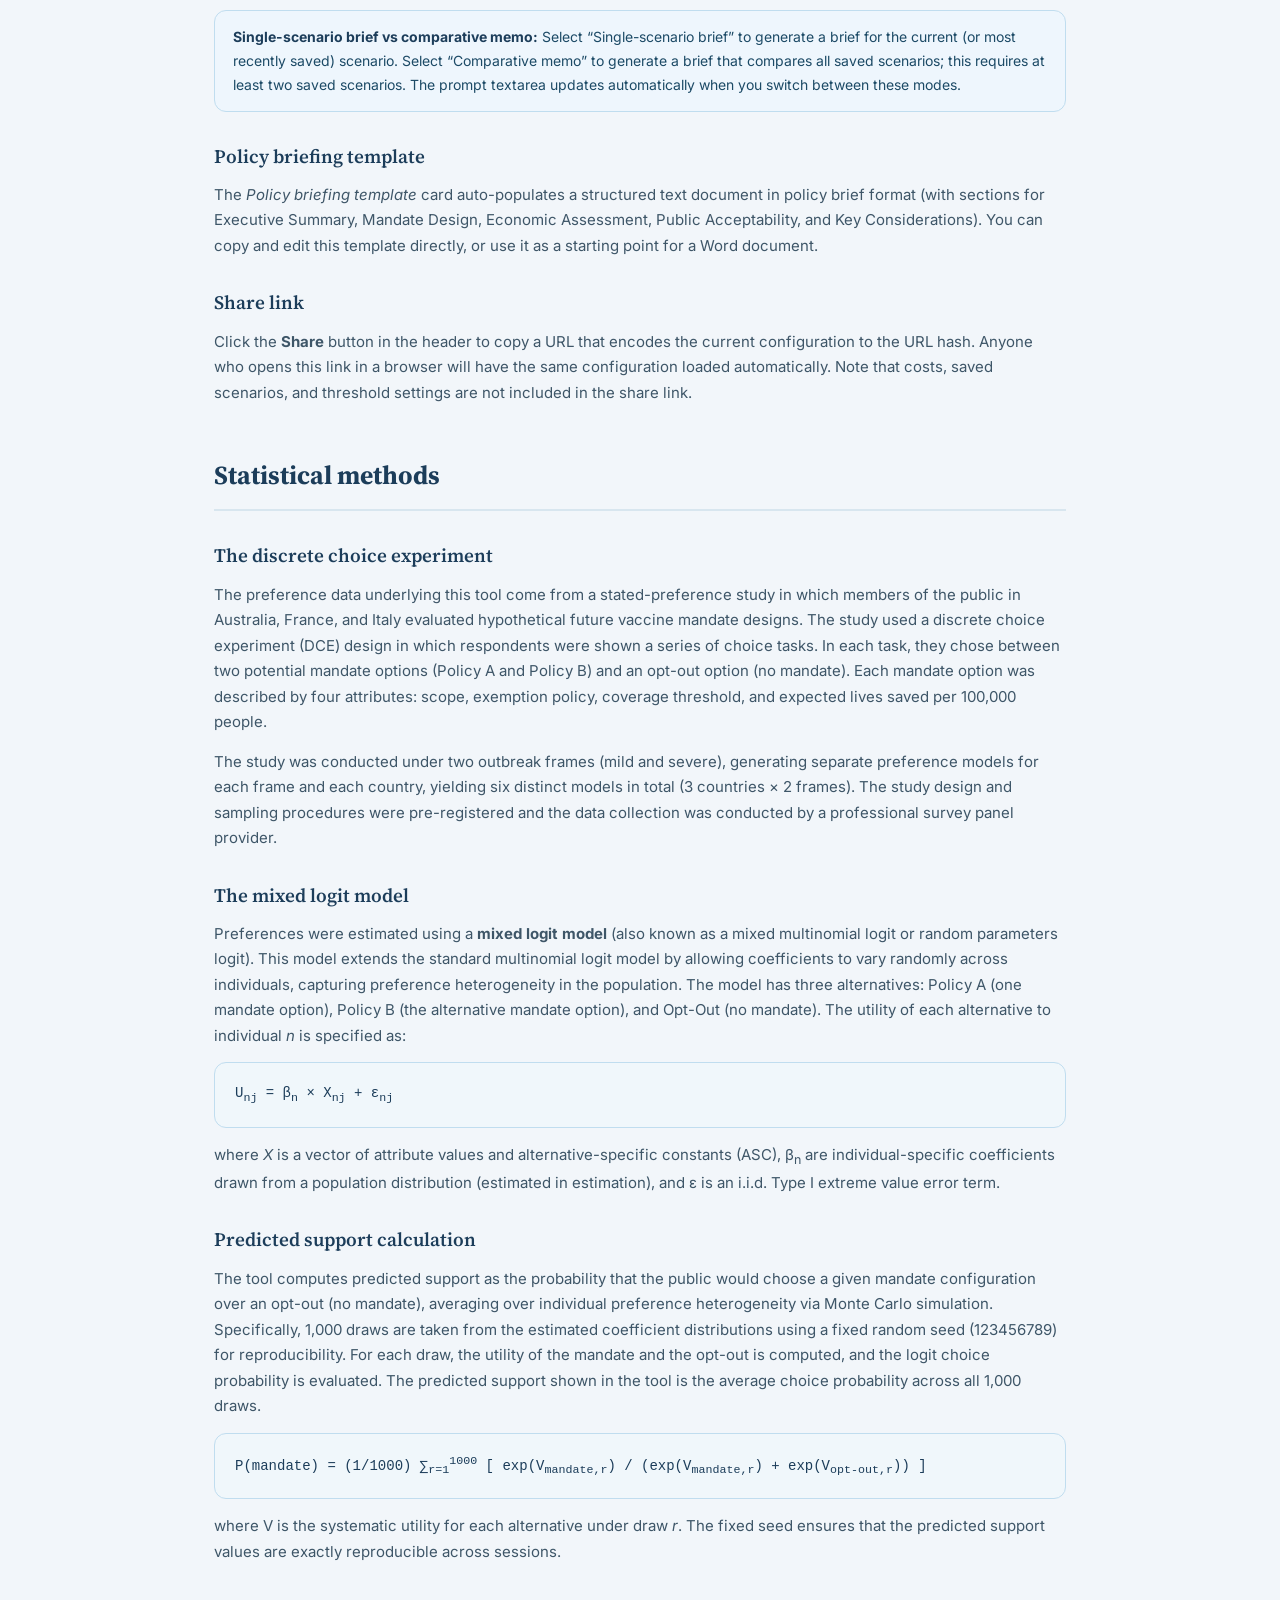
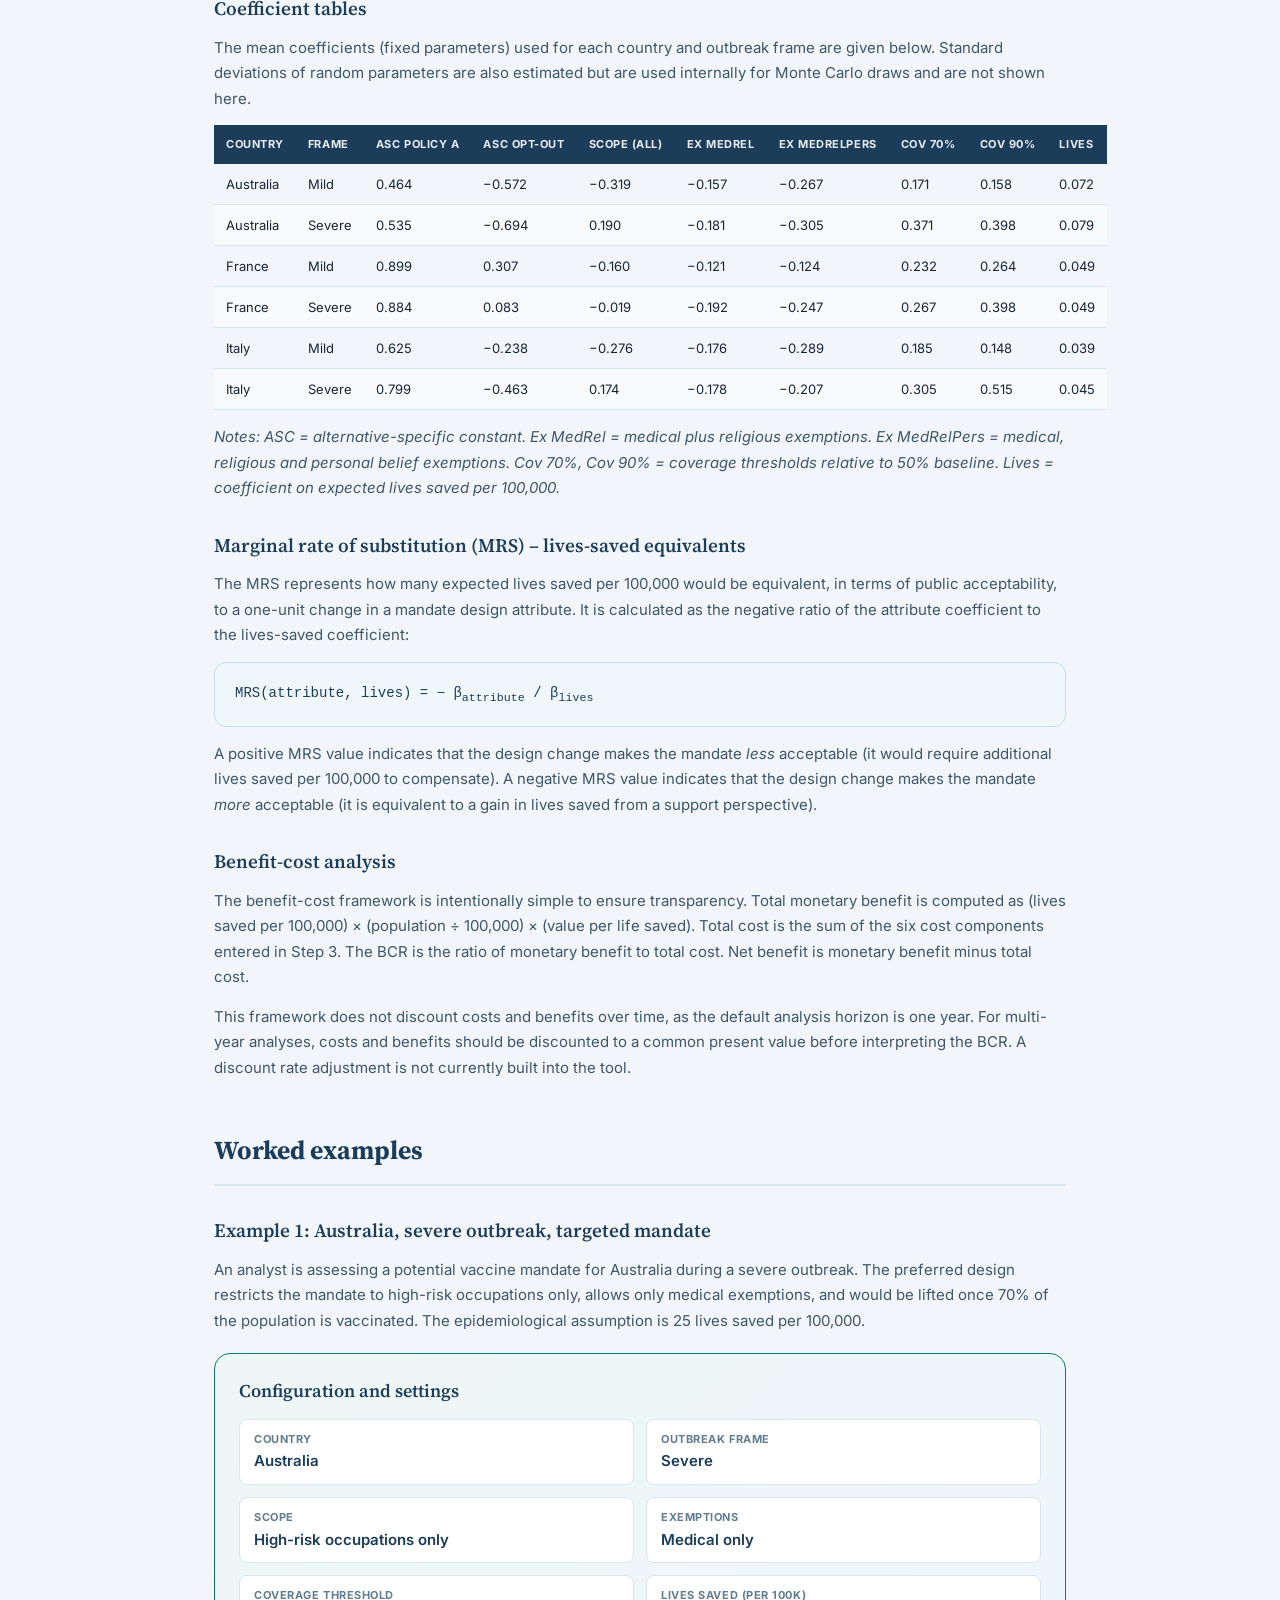
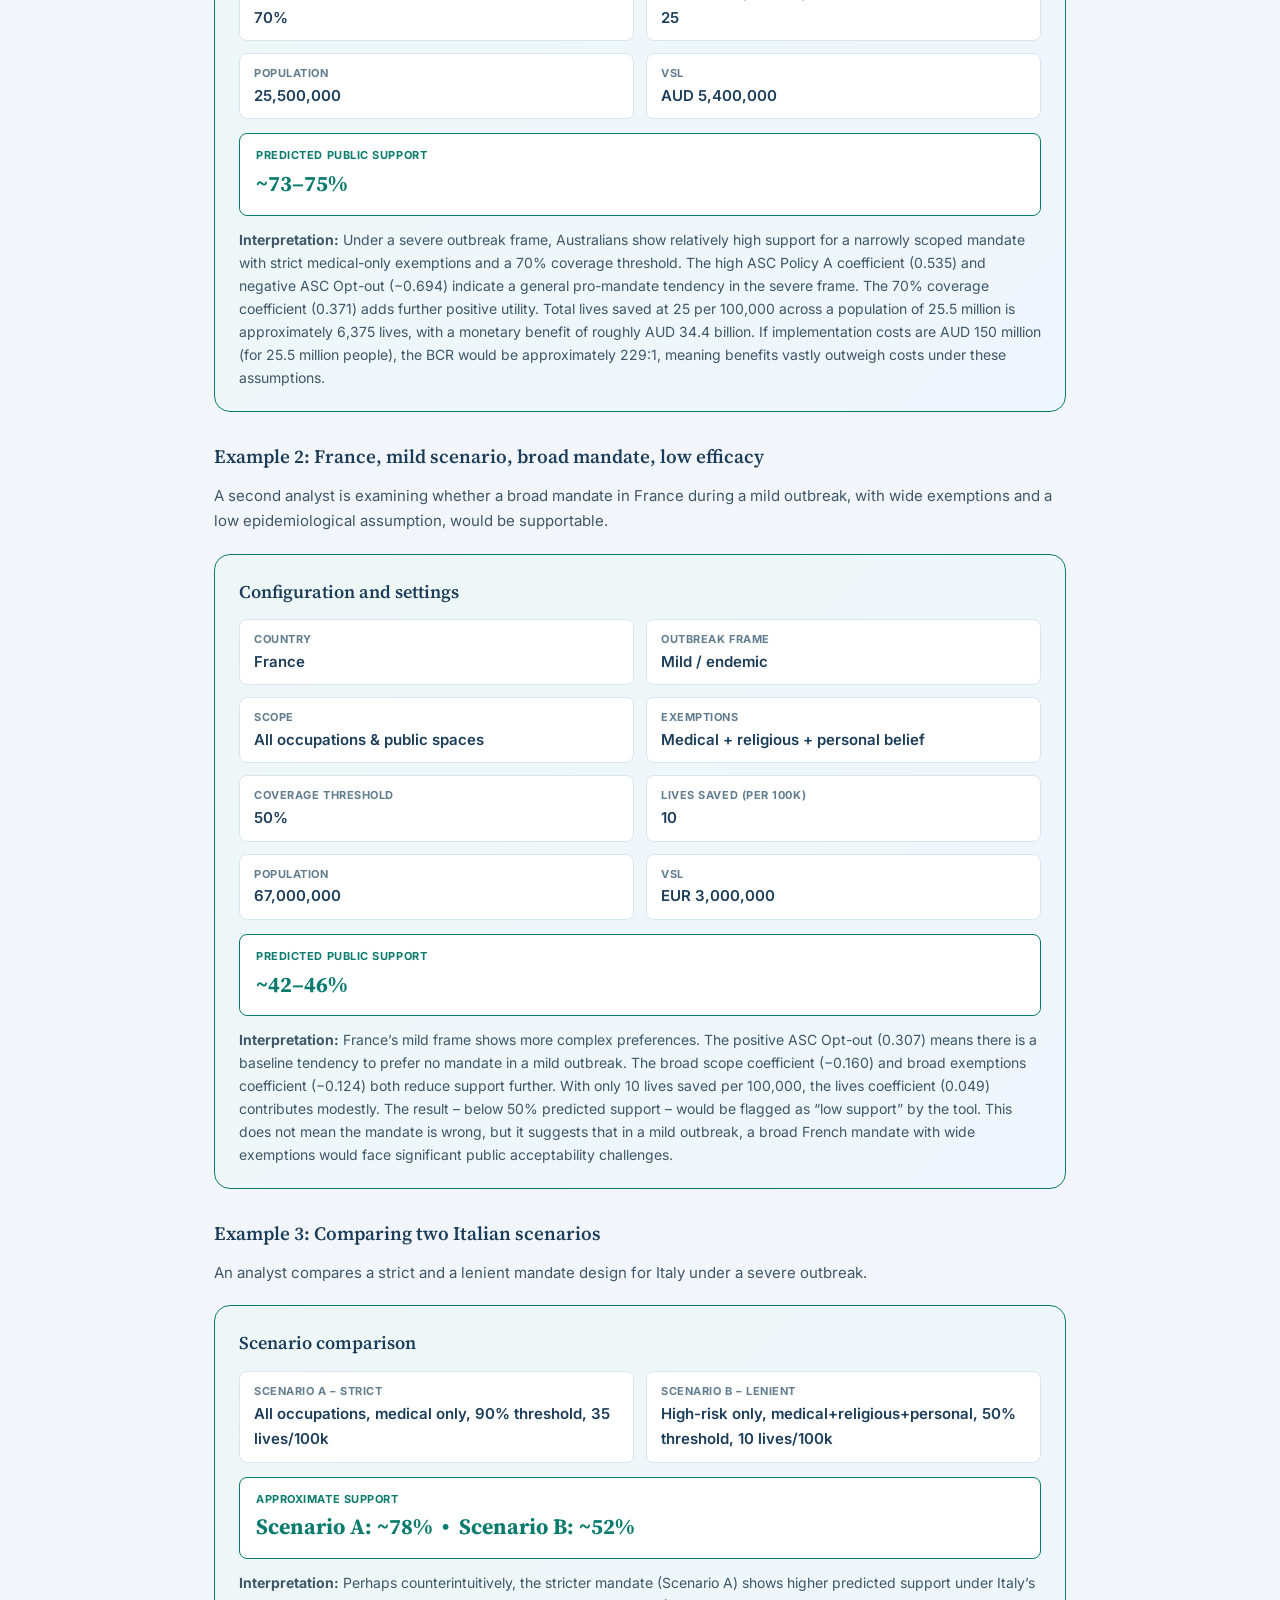
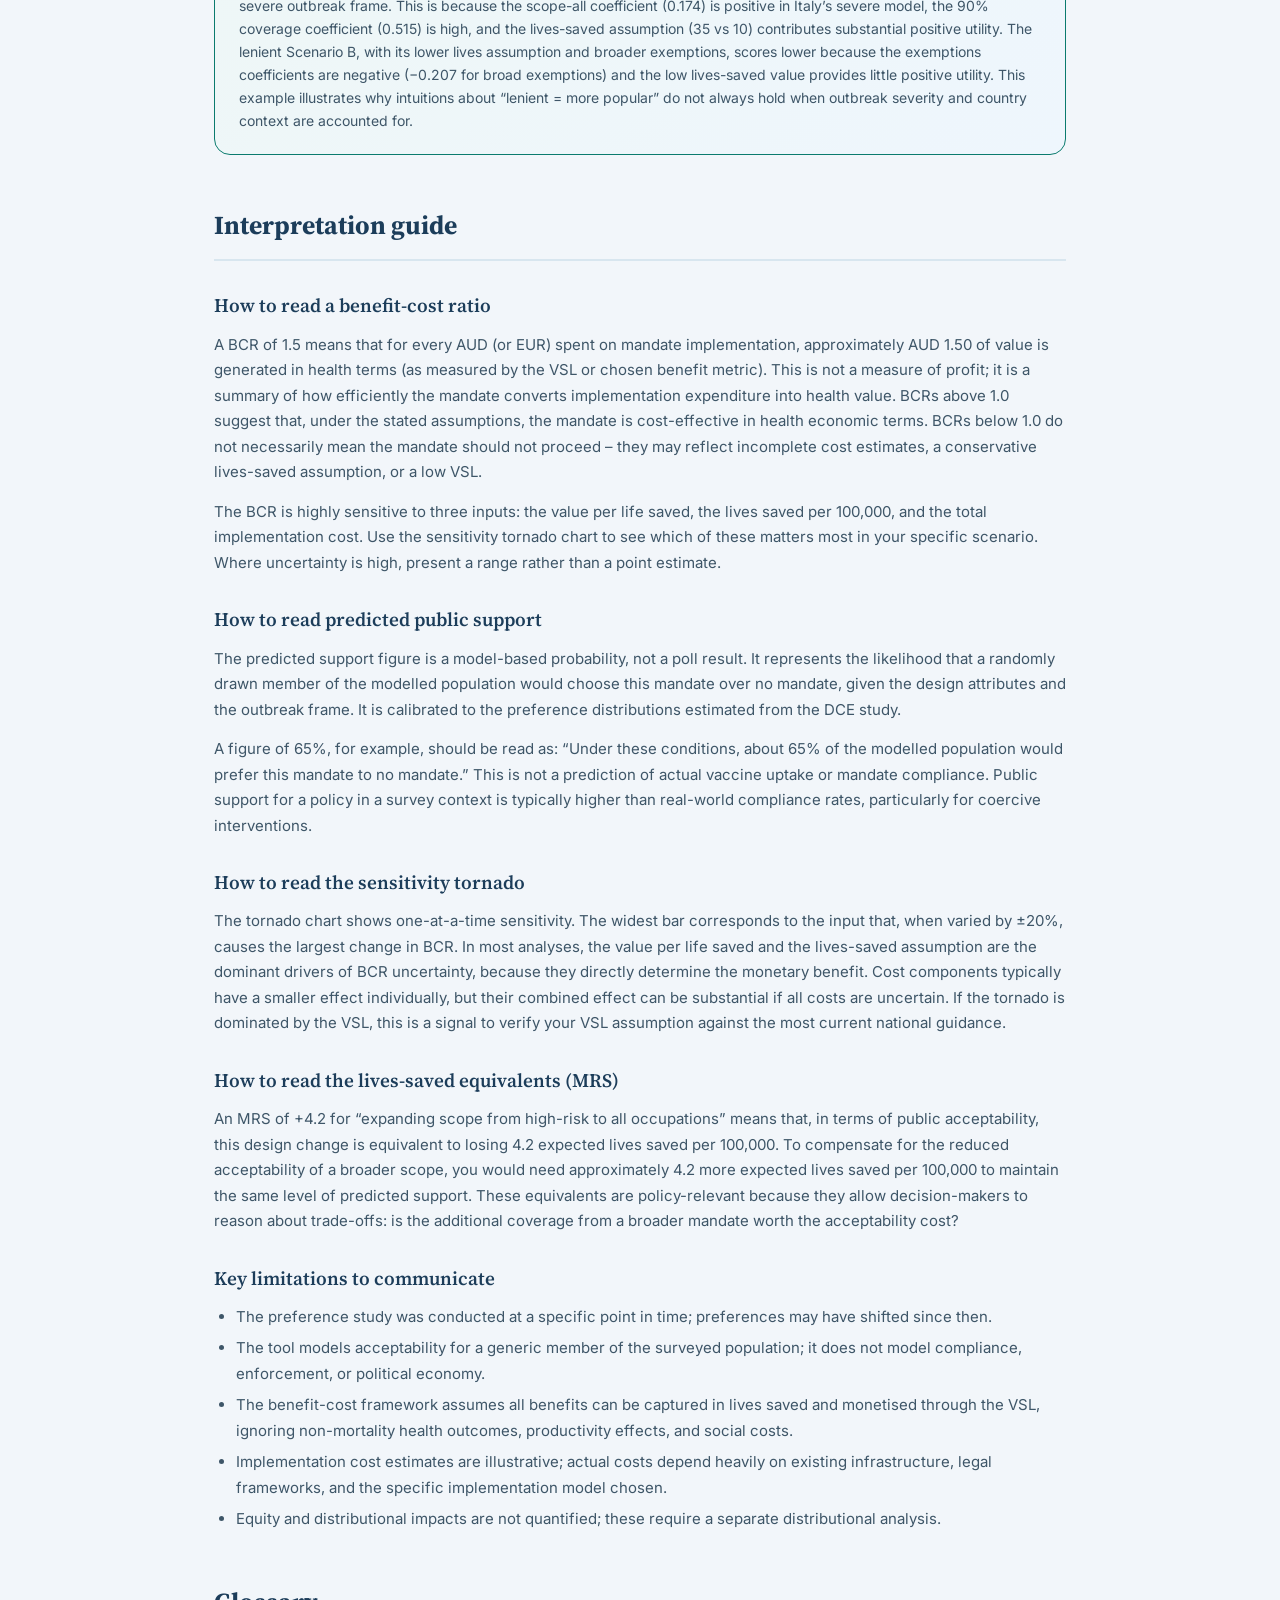
==== commit 2a62f036: "Update technical-appendix.html" ====
--- a/technical-appendix.html
+++ b/technical-appendix.html
@@ -253,7 +253,7 @@
     <p>Choose Australia, France, or Italy. The tool uses preference estimates specific to each country; applying Australian estimates to a French mandate would be methodologically inappropriate. The country choice also sets the default currency label and, if you click <em>Restore country defaults</em> in Step 1, the recommended population and VSL.</p>
 
     <h3>Outbreak scenario</h3>
-    <p>Respondents in the preference study evaluated mandate options under two distinct frames. The <strong>mild / endemic</strong> frame presented a COVID-like situation where the virus had become established but was not causing a severe crisis. The <strong>severe outbreak</strong> frame presented a more acute emergency situation. Support levels and the weights placed on design features differ substantially between these frames, so it is important to match the frame to the scenario you are modelling.</p>
+    <p>Respondents in the preference study evaluated mandate options under two distinct frames. The <strong>mild / endemic</strong> frame presented a flu-like situation where the virus had become established but was not causing a severe crisis. The <strong>severe outbreak</strong> frame presented a more acute emergency situation. Support levels and the weights placed on design features differ substantially between these frames, so it is important to match the frame to the scenario you are modelling.</p>
 
     <h3>Scope of mandate</h3>
     <p><strong>High-risk occupations only</strong> covers people in jobs with elevated exposure risk or critical public roles, such as healthcare workers, emergency responders, and aged-care staff. <strong>All occupations &amp; public spaces</strong> extends the mandate to anyone working or entering public venues including cinemas, shopping centres, restaurants, and public transport. Broader scope generally reduces predicted support.</p>
